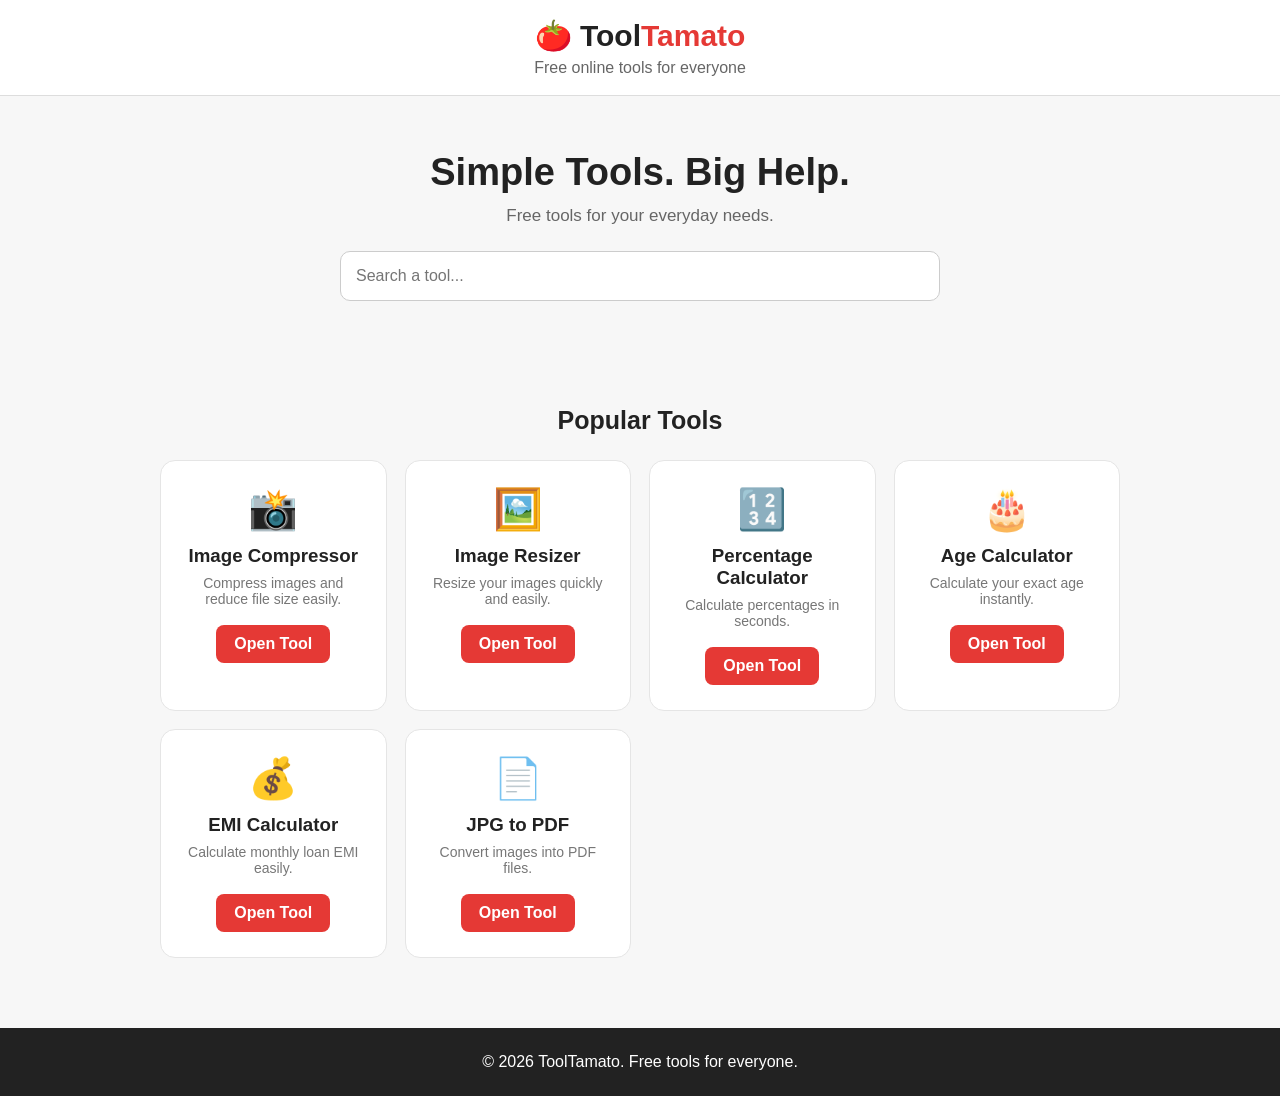
==== index.html @ f4ad81a0 "Create index.html" ====
<!DOCTYPE html>
<html lang="en">
<head>
    <meta charset="UTF-8">
    <meta name="viewport" content="width=device-width, initial-scale=1.0">

    <title>ToolTamato - Free Online Tools</title>

    <meta name="description" content="ToolTamato - Free online tools for image, PDF, calculator and everyday tasks.">

    <style>
        * {
            box-sizing: border-box;
            margin: 0;
            padding: 0;
        }

        body {
            font-family: Arial, sans-serif;
            background: #f7f7f7;
            color: #222;
        }

        header {
            background: #ffffff;
            padding: 18px 20px;
            text-align: center;
            border-bottom: 1px solid #ddd;
        }

        .logo {
            font-size: 30px;
            font-weight: bold;
        }

        .logo span {
            color: #e53935;
        }

        header p {
            margin-top: 6px;
            color: #666;
        }

        .hero {
            text-align: center;
            padding: 55px 20px 35px;
        }

        .hero h1 {
            font-size: 38px;
            margin-bottom: 12px;
        }

        .hero p {
            color: #666;
            font-size: 17px;
        }

        .search {
            max-width: 600px;
            margin: 25px auto;
            display: flex;
        }

        .search input {
            width: 100%;
            padding: 15px;
            border: 1px solid #ccc;
            border-radius: 10px;
            font-size: 16px;
            outline: none;
        }

        .container {
            max-width: 1000px;
            margin: auto;
            padding: 20px;
        }

        .section-title {
            text-align: center;
            margin: 25px 0;
            font-size: 25px;
        }

        .tools {
            display: grid;
            grid-template-columns: repeat(auto-fit, minmax(220px, 1fr));
            gap: 18px;
        }

        .tool {
            background: white;
            padding: 25px;
            border-radius: 15px;
            border: 1px solid #e5e5e5;
            text-align: center;
            transition: 0.2s;
        }

        .tool:hover {
            transform: translateY(-4px);
            box-shadow: 0 8px 25px rgba(0,0,0,0.08);
        }

        .icon {
            font-size: 40px;
            margin-bottom: 12px;
        }

        .tool h3 {
            margin-bottom: 8px;
        }

        .tool p {
            color: #777;
            font-size: 14px;
            margin-bottom: 18px;
        }

        .btn {
            display: inline-block;
            background: #e53935;
            color: white;
            padding: 10px 18px;
            border-radius: 8px;
            text-decoration: none;
            font-weight: bold;
        }

        footer {
            margin-top: 50px;
            padding: 25px;
            background: #222;
            color: white;
            text-align: center;
        }

        @media (max-width: 600px) {
            .hero h1 {
                font-size: 30px;
            }

            .tools {
                grid-template-columns: 1fr;
            }
        }
    </style>
</head>

<body>

<header>
    <div class="logo">🍅 Tool<span>Tamato</span></div>
    <p>Free online tools for everyone</p>
</header>

<section class="hero">
    <h1>Simple Tools. Big Help.</h1>
    <p>Free tools for your everyday needs.</p>

    <div class="search">
        <input type="text" placeholder="Search a tool...">
    </div>
</section>

<div class="container">

    <h2 class="section-title">Popular Tools</h2>

    <div class="tools">

        <div class="tool">
            <div class="icon">📸</div>
            <h3>Image Compressor</h3>
            <p>Compress images and reduce file size easily.</p>
            <a href="#" class="btn">Open Tool</a>
        </div>

        <div class="tool">
            <div class="icon">🖼️</div>
            <h3>Image Resizer</h3>
            <p>Resize your images quickly and easily.</p>
            <a href="#" class="btn">Open Tool</a>
        </div>

        <div class="tool">
            <div class="icon">🔢</div>
            <h3>Percentage Calculator</h3>
            <p>Calculate percentages in seconds.</p>
            <a href="#" class="btn">Open Tool</a>
        </div>

        <div class="tool">
            <div class="icon">🎂</div>
            <h3>Age Calculator</h3>
            <p>Calculate your exact age instantly.</p>
            <a href="#" class="btn">Open Tool</a>
        </div>

        <div class="tool">
            <div class="icon">💰</div>
            <h3>EMI Calculator</h3>
            <p>Calculate monthly loan EMI easily.</p>
            <a href="#" class="btn">Open Tool</a>
        </div>

        <div class="tool">
            <div class="icon">📄</div>
            <h3>JPG to PDF</h3>
            <p>Convert images into PDF files.</p>
            <a href="#" class="btn">Open Tool</a>
        </div>

    </div>
</div>

<footer>
    <p>© 2026 ToolTamato. Free tools for everyone.</p>
</footer>

</body>
</html>
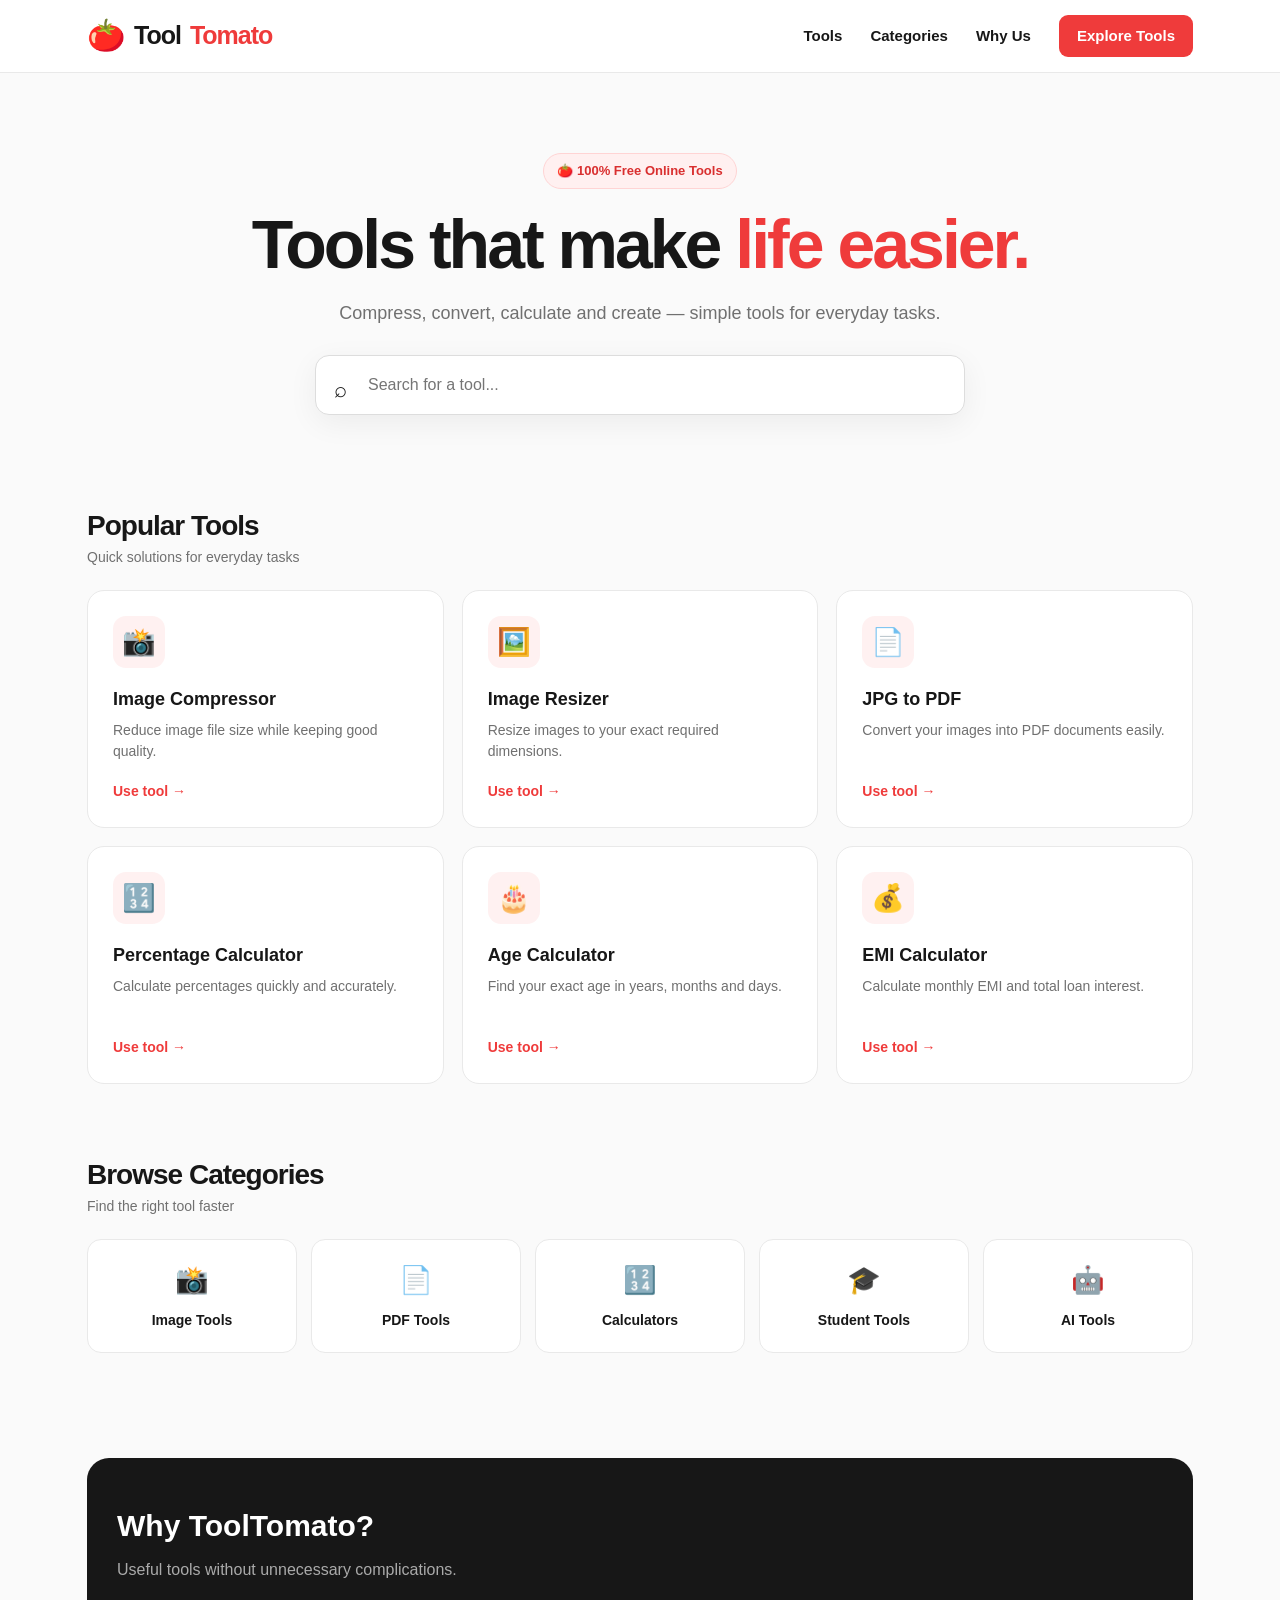
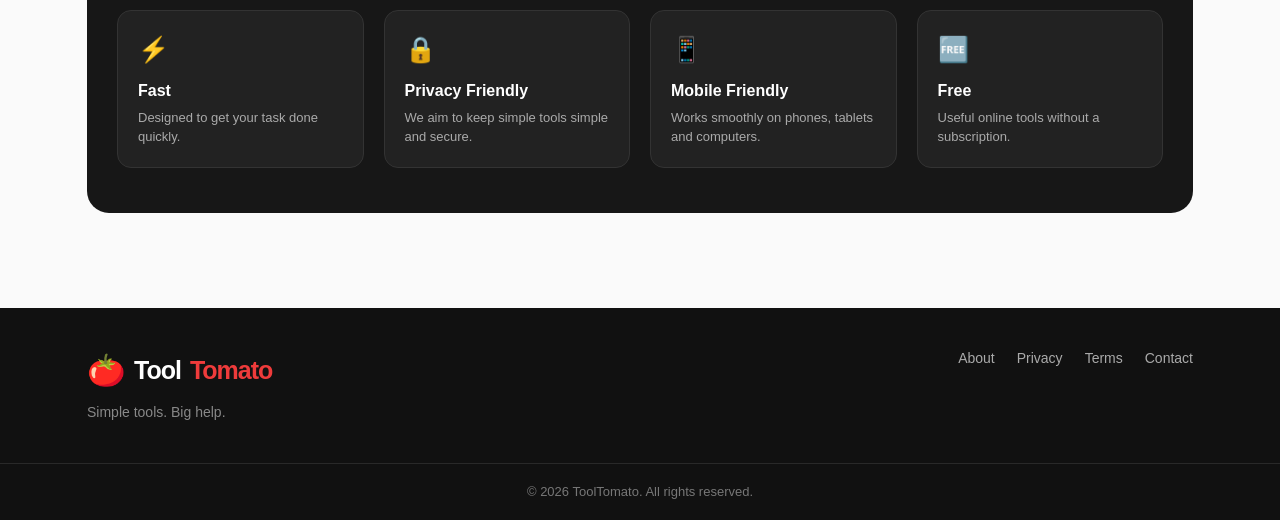
==== commit ae205a39: "Update index.html" ====
--- a/index.html
+++ b/index.html
@@ -1,223 +1,666 @@
 <!DOCTYPE html>
 <html lang="en">
 <head>
-    <meta charset="UTF-8">
-    <meta name="viewport" content="width=device-width, initial-scale=1.0">
-
-    <title>ToolTamato - Free Online Tools</title>
-
-    <meta name="description" content="ToolTamato - Free online tools for image, PDF, calculator and everyday tasks.">
-
-    <style>
-        * {
-            box-sizing: border-box;
-            margin: 0;
-            padding: 0;
-        }
-
-        body {
-            font-family: Arial, sans-serif;
-            background: #f7f7f7;
-            color: #222;
-        }
-
-        header {
-            background: #ffffff;
-            padding: 18px 20px;
-            text-align: center;
-            border-bottom: 1px solid #ddd;
-        }
-
-        .logo {
-            font-size: 30px;
-            font-weight: bold;
-        }
-
-        .logo span {
-            color: #e53935;
-        }
-
-        header p {
-            margin-top: 6px;
-            color: #666;
-        }
-
-        .hero {
-            text-align: center;
-            padding: 55px 20px 35px;
-        }
-
-        .hero h1 {
-            font-size: 38px;
-            margin-bottom: 12px;
-        }
-
-        .hero p {
-            color: #666;
-            font-size: 17px;
-        }
-
-        .search {
-            max-width: 600px;
-            margin: 25px auto;
-            display: flex;
-        }
-
-        .search input {
-            width: 100%;
-            padding: 15px;
-            border: 1px solid #ccc;
-            border-radius: 10px;
-            font-size: 16px;
-            outline: none;
-        }
-
-        .container {
-            max-width: 1000px;
-            margin: auto;
-            padding: 20px;
-        }
-
-        .section-title {
-            text-align: center;
-            margin: 25px 0;
-            font-size: 25px;
-        }
-
-        .tools {
-            display: grid;
-            grid-template-columns: repeat(auto-fit, minmax(220px, 1fr));
-            gap: 18px;
-        }
-
-        .tool {
-            background: white;
-            padding: 25px;
-            border-radius: 15px;
-            border: 1px solid #e5e5e5;
-            text-align: center;
-            transition: 0.2s;
-        }
-
-        .tool:hover {
-            transform: translateY(-4px);
-            box-shadow: 0 8px 25px rgba(0,0,0,0.08);
-        }
-
-        .icon {
-            font-size: 40px;
-            margin-bottom: 12px;
-        }
-
-        .tool h3 {
-            margin-bottom: 8px;
-        }
-
-        .tool p {
-            color: #777;
-            font-size: 14px;
-            margin-bottom: 18px;
-        }
-
-        .btn {
-            display: inline-block;
-            background: #e53935;
-            color: white;
-            padding: 10px 18px;
-            border-radius: 8px;
-            text-decoration: none;
-            font-weight: bold;
-        }
-
-        footer {
-            margin-top: 50px;
-            padding: 25px;
-            background: #222;
-            color: white;
-            text-align: center;
-        }
-
-        @media (max-width: 600px) {
-            .hero h1 {
-                font-size: 30px;
-            }
-
-            .tools {
-                grid-template-columns: 1fr;
-            }
-        }
-    </style>
+<meta charset="UTF-8">
+<meta name="viewport" content="width=device-width, initial-scale=1.0">
+
+<title>ToolTomato — Free Online Tools</title>
+
+<meta name="description" content="ToolTomato provides fast, free and easy-to-use online tools for images, PDFs, calculators, students and everyday tasks.">
+
+<style>
+*{
+    margin:0;
+    padding:0;
+    box-sizing:border-box;
+}
+
+:root{
+    --red:#ef3b3b;
+    --red-dark:#d92f2f;
+    --text:#171717;
+    --muted:#707070;
+    --bg:#fafafa;
+    --card:#ffffff;
+    --border:#e9e9e9;
+}
+
+body{
+    font-family:Arial,Helvetica,sans-serif;
+    background:var(--bg);
+    color:var(--text);
+    line-height:1.5;
+}
+
+a{
+    text-decoration:none;
+    color:inherit;
+}
+
+/* HEADER */
+
+header{
+    position:sticky;
+    top:0;
+    z-index:100;
+    background:rgba(255,255,255,.94);
+    backdrop-filter:blur(12px);
+    border-bottom:1px solid var(--border);
+}
+
+.nav{
+    max-width:1150px;
+    margin:auto;
+    height:72px;
+    padding:0 22px;
+    display:flex;
+    align-items:center;
+    justify-content:space-between;
+}
+
+.logo{
+    display:flex;
+    align-items:center;
+    gap:9px;
+    font-size:25px;
+    font-weight:800;
+    letter-spacing:-1px;
+}
+
+.logo-icon{
+    font-size:31px;
+}
+
+.logo span{
+    color:var(--red);
+}
+
+.nav-links{
+    display:flex;
+    gap:28px;
+    align-items:center;
+    font-size:15px;
+    font-weight:600;
+}
+
+.nav-links a:hover{
+    color:var(--red);
+}
+
+.nav-btn{
+    background:var(--red);
+    color:white;
+    padding:10px 18px;
+    border-radius:9px;
+}
+
+.nav-btn:hover{
+    background:var(--red-dark);
+}
+
+/* HERO */
+
+.hero{
+    max-width:1000px;
+    margin:auto;
+    text-align:center;
+    padding:80px 20px 55px;
+}
+
+.badge{
+    display:inline-block;
+    background:#fff0f0;
+    color:var(--red-dark);
+    border:1px solid #ffd4d4;
+    padding:7px 13px;
+    border-radius:50px;
+    font-size:13px;
+    font-weight:700;
+    margin-bottom:20px;
+}
+
+.hero h1{
+    font-size:clamp(40px,7vw,68px);
+    line-height:1.05;
+    letter-spacing:-3px;
+    max-width:800px;
+    margin:auto;
+}
+
+.hero h1 span{
+    color:var(--red);
+}
+
+.hero p{
+    max-width:650px;
+    margin:20px auto 28px;
+    color:var(--muted);
+    font-size:18px;
+}
+
+.search{
+    max-width:650px;
+    margin:auto;
+    position:relative;
+}
+
+.search input{
+    width:100%;
+    height:60px;
+    padding:0 22px 0 52px;
+    border:1px solid #ddd;
+    border-radius:14px;
+    background:white;
+    font-size:16px;
+    outline:none;
+    box-shadow:0 8px 30px rgba(0,0,0,.06);
+}
+
+.search input:focus{
+    border-color:var(--red);
+}
+
+.search-icon{
+    position:absolute;
+    left:19px;
+    top:18px;
+    font-size:22px;
+}
+
+/* SECTION */
+
+.section{
+    max-width:1150px;
+    margin:auto;
+    padding:35px 22px;
+}
+
+.section-head{
+    display:flex;
+    justify-content:space-between;
+    align-items:end;
+    margin-bottom:22px;
+}
+
+.section-head h2{
+    font-size:28px;
+    letter-spacing:-1px;
+}
+
+.section-head p{
+    color:var(--muted);
+    font-size:14px;
+}
+
+/* TOOLS */
+
+.tools{
+    display:grid;
+    grid-template-columns:repeat(3,1fr);
+    gap:18px;
+}
+
+.tool-card{
+    background:var(--card);
+    border:1px solid var(--border);
+    border-radius:17px;
+    padding:25px;
+    transition:.2s;
+}
+
+.tool-card:hover{
+    transform:translateY(-4px);
+    box-shadow:0 15px 35px rgba(0,0,0,.08);
+    border-color:#ddd;
+}
+
+.tool-icon{
+    width:52px;
+    height:52px;
+    display:flex;
+    align-items:center;
+    justify-content:center;
+    border-radius:13px;
+    background:#fff1f1;
+    font-size:27px;
+    margin-bottom:18px;
+}
+
+.tool-card h3{
+    font-size:18px;
+    margin-bottom:7px;
+}
+
+.tool-card p{
+    color:var(--muted);
+    font-size:14px;
+    min-height:43px;
+    margin-bottom:18px;
+}
+
+.tool-link{
+    color:var(--red);
+    font-size:14px;
+    font-weight:700;
+}
+
+/* CATEGORIES */
+
+.categories{
+    display:grid;
+    grid-template-columns:repeat(5,1fr);
+    gap:14px;
+}
+
+.category{
+    background:white;
+    border:1px solid var(--border);
+    border-radius:14px;
+    padding:20px 12px;
+    text-align:center;
+    transition:.2s;
+}
+
+.category:hover{
+    border-color:var(--red);
+    transform:translateY(-3px);
+}
+
+.category div{
+    font-size:27px;
+    margin-bottom:8px;
+}
+
+.category strong{
+    font-size:14px;
+}
+
+/* WHY */
+
+.why{
+    margin-top:35px;
+    background:#171717;
+    color:white;
+    border-radius:22px;
+    padding:45px 30px;
+}
+
+.why h2{
+    font-size:30px;
+    margin-bottom:10px;
+}
+
+.why > p{
+    color:#aaa;
+    margin-bottom:28px;
+}
+
+.features{
+    display:grid;
+    grid-template-columns:repeat(4,1fr);
+    gap:20px;
+}
+
+.feature{
+    background:#222;
+    border:1px solid #333;
+    padding:20px;
+    border-radius:14px;
+}
+
+.feature-icon{
+    font-size:25px;
+    margin-bottom:10px;
+}
+
+.feature h3{
+    font-size:16px;
+    margin-bottom:5px;
+}
+
+.feature p{
+    color:#aaa;
+    font-size:13px;
+}
+
+/* FOOTER */
+
+footer{
+    margin-top:60px;
+    background:#111;
+    color:white;
+}
+
+.footer-inner{
+    max-width:1150px;
+    margin:auto;
+    padding:40px 22px;
+    display:flex;
+    justify-content:space-between;
+    gap:30px;
+}
+
+.footer-brand p{
+    color:#888;
+    font-size:14px;
+    margin-top:8px;
+}
+
+.footer-links{
+    display:flex;
+    gap:22px;
+    color:#aaa;
+    font-size:14px;
+}
+
+.footer-links a:hover{
+    color:white;
+}
+
+.copyright{
+    border-top:1px solid #292929;
+    text-align:center;
+    padding:18px;
+    color:#777;
+    font-size:13px;
+}
+
+/* MOBILE */
+
+@media(max-width:800px){
+
+    .nav-links{
+        display:none;
+    }
+
+    .hero{
+        padding-top:55px;
+    }
+
+    .hero h1{
+        letter-spacing:-2px;
+    }
+
+    .tools{
+        grid-template-columns:1fr 1fr;
+    }
+
+    .categories{
+        grid-template-columns:repeat(2,1fr);
+    }
+
+    .features{
+        grid-template-columns:1fr 1fr;
+    }
+
+    .footer-inner{
+        flex-direction:column;
+    }
+}
+
+@media(max-width:520px){
+
+    .nav{
+        height:64px;
+    }
+
+    .logo{
+        font-size:22px;
+    }
+
+    .hero{
+        padding:48px 18px 35px;
+    }
+
+    .hero h1{
+        font-size:42px;
+    }
+
+    .hero p{
+        font-size:16px;
+    }
+
+    .tools{
+        grid-template-columns:1fr;
+    }
+
+    .features{
+        grid-template-columns:1fr;
+    }
+
+    .section{
+        padding:28px 16px;
+    }
+
+    .section-head{
+        display:block;
+    }
+
+    .section-head p{
+        margin-top:5px;
+    }
+
+    .footer-links{
+        flex-wrap:wrap;
+    }
+}
+</style>
 </head>
 
 <body>
 
 <header>
-    <div class="logo">🍅 Tool<span>Tamato</span></div>
-    <p>Free online tools for everyone</p>
+    <nav class="nav">
+
+        <a href="#" class="logo">
+            <span class="logo-icon">🍅</span>
+            Tool<span>Tomato</span>
+        </a>
+
+        <div class="nav-links">
+            <a href="#tools">Tools</a>
+            <a href="#categories">Categories</a>
+            <a href="#why">Why Us</a>
+            <a href="#tools" class="nav-btn">Explore Tools</a>
+        </div>
+
+    </nav>
 </header>
 
+<main>
+
 <section class="hero">
-    <h1>Simple Tools. Big Help.</h1>
-    <p>Free tools for your everyday needs.</p>
+
+    <div class="badge">🍅 100% Free Online Tools</div>
+
+    <h1>
+        Tools that make
+        <span>life easier.</span>
+    </h1>
+
+    <p>
+        Compress, convert, calculate and create —
+        simple tools for everyday tasks.
+    </p>
 
     <div class="search">
-        <input type="text" placeholder="Search a tool...">
-    </div>
+        <span class="search-icon">⌕</span>
+        <input type="text" placeholder="Search for a tool...">
+    </div>
+
 </section>
 
-<div class="container">
-
-    <h2 class="section-title">Popular Tools</h2>
+
+<section class="section" id="tools">
+
+    <div class="section-head">
+        <div>
+            <h2>Popular Tools</h2>
+            <p>Quick solutions for everyday tasks</p>
+        </div>
+    </div>
 
     <div class="tools">
 
-        <div class="tool">
-            <div class="icon">📸</div>
+        <a href="#" class="tool-card">
+            <div class="tool-icon">📸</div>
             <h3>Image Compressor</h3>
-            <p>Compress images and reduce file size easily.</p>
-            <a href="#" class="btn">Open Tool</a>
+            <p>Reduce image file size while keeping good quality.</p>
+            <div class="tool-link">Use tool →</div>
+        </a>
+
+        <a href="#" class="tool-card">
+            <div class="tool-icon">🖼️</div>
+            <h3>Image Resizer</h3>
+            <p>Resize images to your exact required dimensions.</p>
+            <div class="tool-link">Use tool →</div>
+        </a>
+
+        <a href="#" class="tool-card">
+            <div class="tool-icon">📄</div>
+            <h3>JPG to PDF</h3>
+            <p>Convert your images into PDF documents easily.</p>
+            <div class="tool-link">Use tool →</div>
+        </a>
+
+        <a href="#" class="tool-card">
+            <div class="tool-icon">🔢</div>
+            <h3>Percentage Calculator</h3>
+            <p>Calculate percentages quickly and accurately.</p>
+            <div class="tool-link">Use tool →</div>
+        </a>
+
+        <a href="#" class="tool-card">
+            <div class="tool-icon">🎂</div>
+            <h3>Age Calculator</h3>
+            <p>Find your exact age in years, months and days.</p>
+            <div class="tool-link">Use tool →</div>
+        </a>
+
+        <a href="#" class="tool-card">
+            <div class="tool-icon">💰</div>
+            <h3>EMI Calculator</h3>
+            <p>Calculate monthly EMI and total loan interest.</p>
+            <div class="tool-link">Use tool →</div>
+        </a>
+
+    </div>
+
+</section>
+
+
+<section class="section" id="categories">
+
+    <div class="section-head">
+        <div>
+            <h2>Browse Categories</h2>
+            <p>Find the right tool faster</p>
         </div>
-
-        <div class="tool">
-            <div class="icon">🖼️</div>
-            <h3>Image Resizer</h3>
-            <p>Resize your images quickly and easily.</p>
-            <a href="#" class="btn">Open Tool</a>
+    </div>
+
+    <div class="categories">
+
+        <a href="#tools" class="category">
+            <div>📸</div>
+            <strong>Image Tools</strong>
+        </a>
+
+        <a href="#tools" class="category">
+            <div>📄</div>
+            <strong>PDF Tools</strong>
+        </a>
+
+        <a href="#tools" class="category">
+            <div>🔢</div>
+            <strong>Calculators</strong>
+        </a>
+
+        <a href="#tools" class="category">
+            <div>🎓</div>
+            <strong>Student Tools</strong>
+        </a>
+
+        <a href="#tools" class="category">
+            <div>🤖</div>
+            <strong>AI Tools</strong>
+        </a>
+
+    </div>
+
+</section>
+
+
+<section class="section" id="why">
+
+    <div class="why">
+
+        <h2>Why ToolTomato?</h2>
+
+        <p>
+            Useful tools without unnecessary complications.
+        </p>
+
+        <div class="features">
+
+            <div class="feature">
+                <div class="feature-icon">⚡</div>
+                <h3>Fast</h3>
+                <p>Designed to get your task done quickly.</p>
+            </div>
+
+            <div class="feature">
+                <div class="feature-icon">🔒</div>
+                <h3>Privacy Friendly</h3>
+                <p>We aim to keep simple tools simple and secure.</p>
+            </div>
+
+            <div class="feature">
+                <div class="feature-icon">📱</div>
+                <h3>Mobile Friendly</h3>
+                <p>Works smoothly on phones, tablets and computers.</p>
+            </div>
+
+            <div class="feature">
+                <div class="feature-icon">🆓</div>
+                <h3>Free</h3>
+                <p>Useful online tools without a subscription.</p>
+            </div>
+
         </div>
 
-        <div class="tool">
-            <div class="icon">🔢</div>
-            <h3>Percentage Calculator</h3>
-            <p>Calculate percentages in seconds.</p>
-            <a href="#" class="btn">Open Tool</a>
+    </div>
+
+</section>
+
+</main>
+
+
+<footer>
+
+    <div class="footer-inner">
+
+        <div class="footer-brand">
+            <div class="logo">
+                <span class="logo-icon">🍅</span>
+                Tool<span>Tomato</span>
+            </div>
+
+            <p>Simple tools. Big help.</p>
         </div>
 
-        <div class="tool">
-            <div class="icon">🎂</div>
-            <h3>Age Calculator</h3>
-            <p>Calculate your exact age instantly.</p>
-            <a href="#" class="btn">Open Tool</a>
+        <div class="footer-links">
+            <a href="#">About</a>
+            <a href="#">Privacy</a>
+            <a href="#">Terms</a>
+            <a href="#">Contact</a>
         </div>
 
-        <div class="tool">
-            <div class="icon">💰</div>
-            <h3>EMI Calculator</h3>
-            <p>Calculate monthly loan EMI easily.</p>
-            <a href="#" class="btn">Open Tool</a>
-        </div>
-
-        <div class="tool">
-            <div class="icon">📄</div>
-            <h3>JPG to PDF</h3>
-            <p>Convert images into PDF files.</p>
-            <a href="#" class="btn">Open Tool</a>
-        </div>
-
-    </div>
-</div>
-
-<footer>
-    <p>© 2026 ToolTamato. Free tools for everyone.</p>
+    </div>
+
+    <div class="copyright">
+        © 2026 ToolTomato. All rights reserved.
+    </div>
+
 </footer>
 
 </body>
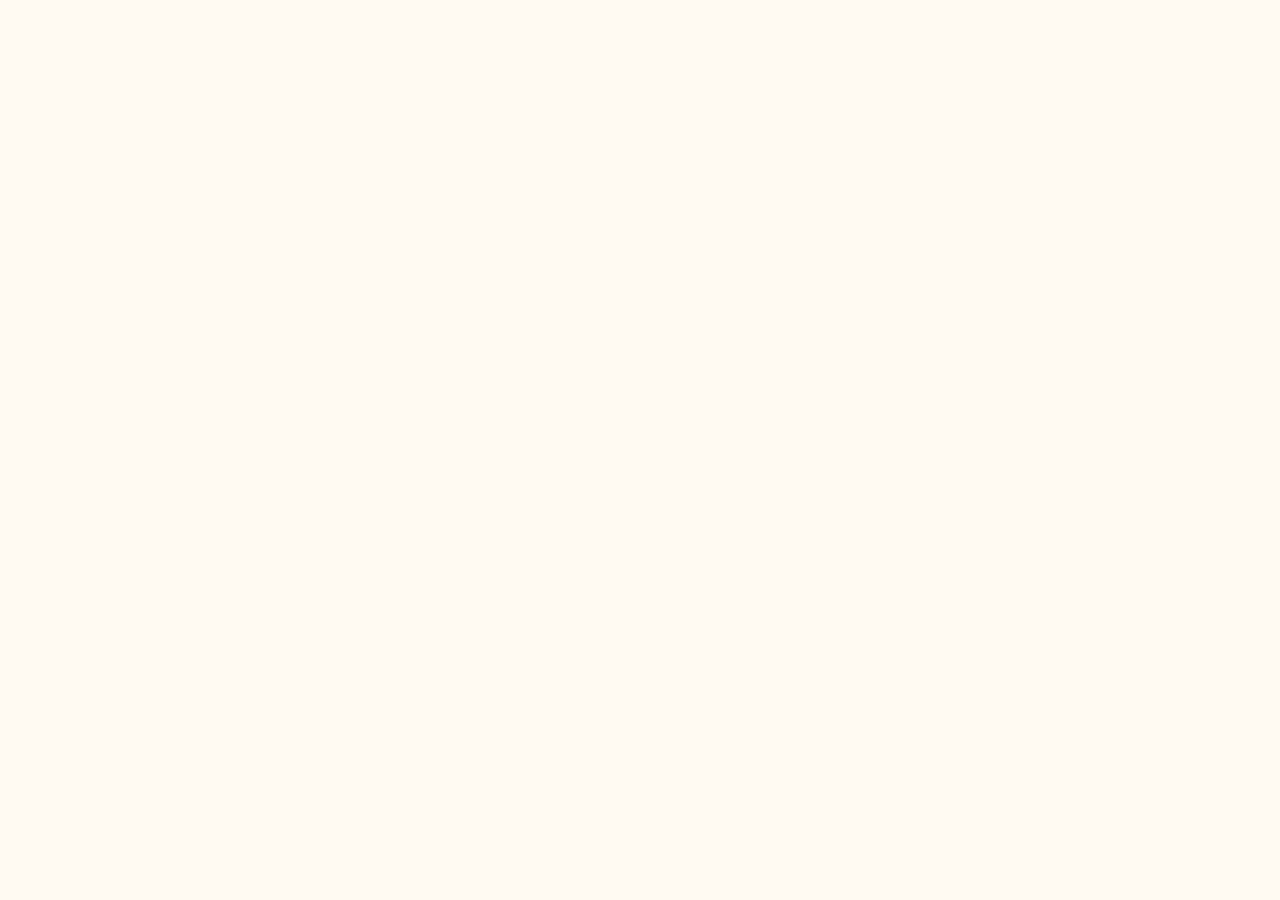
==== commit 1da6239c: "Update index.html" ====
--- a/index.html
+++ b/index.html
@@ -4,9 +4,9 @@
 <meta charset="UTF-8">
 <meta name="viewport" content="width=device-width, initial-scale=1.0">
 
-<title>ToolTomato — Free Online Tools</title>
-
-<meta name="description" content="ToolTomato provides fast, free and easy-to-use online tools for images, PDFs, calculators, students and everyday tasks.">
+<title>ToolTomato — Smart Tools for Everyday Life</title>
+
+<meta name="description" content="ToolTomato offers free calculators, government employee tools, student tools, business tools, image tools and everyday utilities.">
 
 <style>
 *{
@@ -16,13 +16,20 @@
 }
 
 :root{
-    --red:#ef3b3b;
-    --red-dark:#d92f2f;
-    --text:#171717;
-    --muted:#707070;
-    --bg:#fafafa;
-    --card:#ffffff;
-    --border:#e9e9e9;
+    --red:#ef3f3f;
+    --red2:#ff5b3d;
+    --orange:#ff8a3d;
+    --dark:#171b2b;
+    --text:#25283a;
+    --muted:#777b8c;
+    --bg:#fffaf2;
+    --white:#ffffff;
+    --line:#eee5d7;
+    --blue:#35a9df;
+}
+
+html{
+    scroll-behavior:smooth;
 }
 
 body{
@@ -37,631 +44,238 @@
     color:inherit;
 }
 
+button,
+input{
+    font-family:inherit;
+}
+
 /* HEADER */
 
-header{
+.header{
     position:sticky;
     top:0;
-    z-index:100;
-    background:rgba(255,255,255,.94);
-    backdrop-filter:blur(12px);
-    border-bottom:1px solid var(--border);
+    z-index:1000;
+    background:rgba(255,250,242,.95);
+    backdrop-filter:blur(15px);
+    border-bottom:1px solid var(--line);
 }
 
 .nav{
-    max-width:1150px;
-    margin:auto;
-    height:72px;
-    padding:0 22px;
+    max-width:1180px;
+    height:74px;
+    margin:auto;
+    padding:0 20px;
     display:flex;
     align-items:center;
     justify-content:space-between;
 }
 
-.logo{
-    display:flex;
-    align-items:center;
-    gap:9px;
+.brand{
+    display:flex;
+    align-items:center;
+    gap:10px;
+}
+
+.tomato{
+    width:43px;
+    height:43px;
+    border-radius:12px;
+    background:linear-gradient(145deg,#ff5a3c,#e52f35);
+    display:flex;
+    align-items:center;
+    justify-content:center;
+    font-size:27px;
+    box-shadow:0 6px 15px rgba(239,63,63,.22);
+}
+
+.brand-name{
     font-size:25px;
-    font-weight:800;
+    font-weight:900;
     letter-spacing:-1px;
-}
-
-.logo-icon{
-    font-size:31px;
-}
-
-.logo span{
+    color:var(--dark);
+}
+
+.brand-name span{
     color:var(--red);
 }
 
 .nav-links{
     display:flex;
-    gap:28px;
-    align-items:center;
-    font-size:15px;
-    font-weight:600;
+    align-items:center;
+    gap:27px;
+    font-size:14px;
+    font-weight:700;
 }
 
 .nav-links a:hover{
     color:var(--red);
 }
 
-.nav-btn{
-    background:var(--red);
-    color:white;
-    padding:10px 18px;
-    border-radius:9px;
-}
-
-.nav-btn:hover{
-    background:var(--red-dark);
+.nav-cta{
+    background:var(--dark);
+    color:white!important;
+    padding:11px 18px;
+    border-radius:10px;
+}
+
+.menu{
+    display:none;
+    font-size:29px;
+    cursor:pointer;
 }
 
 /* HERO */
 
 .hero{
-    max-width:1000px;
-    margin:auto;
+    max-width:1180px;
+    margin:auto;
+    padding:65px 20px 35px;
     text-align:center;
-    padding:80px 20px 55px;
-}
-
-.badge{
-    display:inline-block;
-    background:#fff0f0;
-    color:var(--red-dark);
-    border:1px solid #ffd4d4;
-    padding:7px 13px;
+}
+
+.hero-badge{
+    display:inline-flex;
+    align-items:center;
+    gap:7px;
+    background:#fff0e5;
+    color:#df5632;
+    border:1px solid #ffd6bf;
+    padding:8px 15px;
     border-radius:50px;
     font-size:13px;
-    font-weight:700;
+    font-weight:800;
     margin-bottom:20px;
 }
 
 .hero h1{
-    font-size:clamp(40px,7vw,68px);
-    line-height:1.05;
+    max-width:850px;
+    margin:auto;
+    font-size:clamp(42px,7vw,70px);
+    line-height:1.02;
     letter-spacing:-3px;
-    max-width:800px;
-    margin:auto;
+    color:var(--dark);
 }
 
 .hero h1 span{
-    color:var(--red);
-}
-
-.hero p{
+    background:linear-gradient(90deg,var(--red),var(--orange));
+    -webkit-background-clip:text;
+    color:transparent;
+}
+
+.hero-text{
     max-width:650px;
-    margin:20px auto 28px;
+    margin:19px auto 28px;
     color:var(--muted);
-    font-size:18px;
-}
-
-.search{
-    max-width:650px;
+    font-size:17px;
+}
+
+.search-box{
+    max-width:700px;
     margin:auto;
     position:relative;
 }
 
-.search input{
+.search-box input{
     width:100%;
-    height:60px;
-    padding:0 22px 0 52px;
-    border:1px solid #ddd;
-    border-radius:14px;
+    height:62px;
+    border:1px solid #e1d8ca;
     background:white;
+    border-radius:16px;
+    padding:0 55px 0 22px;
     font-size:16px;
     outline:none;
-    box-shadow:0 8px 30px rgba(0,0,0,.06);
-}
-
-.search input:focus{
+    box-shadow:0 12px 35px rgba(45,35,20,.07);
+}
+
+.search-box input:focus{
     border-color:var(--red);
 }
 
 .search-icon{
     position:absolute;
-    left:19px;
-    top:18px;
-    font-size:22px;
-}
-
-/* SECTION */
+    right:21px;
+    top:17px;
+    font-size:25px;
+    color:#777;
+}
+
+/* QUICK ACCESS */
 
 .section{
-    max-width:1150px;
-    margin:auto;
-    padding:35px 22px;
-}
-
-.section-head{
-    display:flex;
+    max-width:1180px;
+    margin:auto;
+    padding:28px 20px;
+}
+
+.section-title{
+    display:flex;
+    align-items:end;
     justify-content:space-between;
-    align-items:end;
-    margin-bottom:22px;
-}
-
-.section-head h2{
-    font-size:28px;
+    margin-bottom:18px;
+}
+
+.section-title h2{
+    font-size:27px;
     letter-spacing:-1px;
-}
-
-.section-head p{
+    color:var(--dark);
+}
+
+.section-title p{
     color:var(--muted);
-    font-size:14px;
-}
-
-/* TOOLS */
-
-.tools{
+    font-size:13px;
+}
+
+.quick-grid{
     display:grid;
-    grid-template-columns:repeat(3,1fr);
-    gap:18px;
-}
-
-.tool-card{
-    background:var(--card);
-    border:1px solid var(--border);
-    border-radius:17px;
-    padding:25px;
+    grid-template-columns:repeat(4,1fr);
+    gap:14px;
+}
+
+.quick-card{
+    background:white;
+    border:1px solid var(--line);
+    border-radius:16px;
+    padding:19px;
+    display:flex;
+    align-items:center;
+    gap:15px;
     transition:.2s;
 }
 
-.tool-card:hover{
-    transform:translateY(-4px);
-    box-shadow:0 15px 35px rgba(0,0,0,.08);
-    border-color:#ddd;
-}
-
-.tool-icon{
-    width:52px;
-    height:52px;
+.quick-card:hover{
+    transform:translateY(-3px);
+    box-shadow:0 12px 30px rgba(40,30,15,.08);
+}
+
+.quick-icon{
+    width:50px;
+    height:50px;
+    border-radius:13px;
+    background:#fff1df;
     display:flex;
     align-items:center;
     justify-content:center;
-    border-radius:13px;
-    background:#fff1f1;
-    font-size:27px;
-    margin-bottom:18px;
-}
-
-.tool-card h3{
-    font-size:18px;
-    margin-bottom:7px;
-}
-
-.tool-card p{
+    font-size:25px;
+    flex-shrink:0;
+}
+
+.quick-card h3{
+    font-size:15px;
+    margin-bottom:3px;
+}
+
+.quick-card p{
+    font-size:12px;
     color:var(--muted);
-    font-size:14px;
-    min-height:43px;
-    margin-bottom:18px;
-}
-
-.tool-link{
-    color:var(--red);
-    font-size:14px;
-    font-weight:700;
 }
 
 /* CATEGORIES */
 
 .categories{
     display:grid;
-    grid-template-columns:repeat(5,1fr);
-    gap:14px;
+    grid-template-columns:repeat(2,1fr);
+    gap:17px;
 }
 
 .category{
     background:white;
-    border:1px solid var(--border);
-    border-radius:14px;
-    padding:20px 12px;
-    text-align:center;
-    transition:.2s;
-}
-
-.category:hover{
-    border-color:var(--red);
-    transform:translateY(-3px);
-}
-
-.category div{
-    font-size:27px;
-    margin-bottom:8px;
-}
-
-.category strong{
-    font-size:14px;
-}
-
-/* WHY */
-
-.why{
-    margin-top:35px;
-    background:#171717;
-    color:white;
-    border-radius:22px;
-    padding:45px 30px;
-}
-
-.why h2{
-    font-size:30px;
-    margin-bottom:10px;
-}
-
-.why > p{
-    color:#aaa;
-    margin-bottom:28px;
-}
-
-.features{
-    display:grid;
-    grid-template-columns:repeat(4,1fr);
-    gap:20px;
-}
-
-.feature{
-    background:#222;
-    border:1px solid #333;
-    padding:20px;
-    border-radius:14px;
-}
-
-.feature-icon{
-    font-size:25px;
-    margin-bottom:10px;
-}
-
-.feature h3{
-    font-size:16px;
-    margin-bottom:5px;
-}
-
-.feature p{
-    color:#aaa;
-    font-size:13px;
-}
-
-/* FOOTER */
-
-footer{
-    margin-top:60px;
-    background:#111;
-    color:white;
-}
-
-.footer-inner{
-    max-width:1150px;
-    margin:auto;
-    padding:40px 22px;
-    display:flex;
-    justify-content:space-between;
-    gap:30px;
-}
-
-.footer-brand p{
-    color:#888;
-    font-size:14px;
-    margin-top:8px;
-}
-
-.footer-links{
-    display:flex;
-    gap:22px;
-    color:#aaa;
-    font-size:14px;
-}
-
-.footer-links a:hover{
-    color:white;
-}
-
-.copyright{
-    border-top:1px solid #292929;
-    text-align:center;
-    padding:18px;
-    color:#777;
-    font-size:13px;
-}
-
-/* MOBILE */
-
-@media(max-width:800px){
-
-    .nav-links{
-        display:none;
-    }
-
-    .hero{
-        padding-top:55px;
-    }
-
-    .hero h1{
-        letter-spacing:-2px;
-    }
-
-    .tools{
-        grid-template-columns:1fr 1fr;
-    }
-
-    .categories{
-        grid-template-columns:repeat(2,1fr);
-    }
-
-    .features{
-        grid-template-columns:1fr 1fr;
-    }
-
-    .footer-inner{
-        flex-direction:column;
-    }
-}
-
-@media(max-width:520px){
-
-    .nav{
-        height:64px;
-    }
-
-    .logo{
-        font-size:22px;
-    }
-
-    .hero{
-        padding:48px 18px 35px;
-    }
-
-    .hero h1{
-        font-size:42px;
-    }
-
-    .hero p{
-        font-size:16px;
-    }
-
-    .tools{
-        grid-template-columns:1fr;
-    }
-
-    .features{
-        grid-template-columns:1fr;
-    }
-
-    .section{
-        padding:28px 16px;
-    }
-
-    .section-head{
-        display:block;
-    }
-
-    .section-head p{
-        margin-top:5px;
-    }
-
-    .footer-links{
-        flex-wrap:wrap;
-    }
-}
-</style>
-</head>
-
-<body>
-
-<header>
-    <nav class="nav">
-
-        <a href="#" class="logo">
-            <span class="logo-icon">🍅</span>
-            Tool<span>Tomato</span>
-        </a>
-
-        <div class="nav-links">
-            <a href="#tools">Tools</a>
-            <a href="#categories">Categories</a>
-            <a href="#why">Why Us</a>
-            <a href="#tools" class="nav-btn">Explore Tools</a>
-        </div>
-
-    </nav>
-</header>
-
-<main>
-
-<section class="hero">
-
-    <div class="badge">🍅 100% Free Online Tools</div>
-
-    <h1>
-        Tools that make
-        <span>life easier.</span>
-    </h1>
-
-    <p>
-        Compress, convert, calculate and create —
-        simple tools for everyday tasks.
-    </p>
-
-    <div class="search">
-        <span class="search-icon">⌕</span>
-        <input type="text" placeholder="Search for a tool...">
-    </div>
-
-</section>
-
-
-<section class="section" id="tools">
-
-    <div class="section-head">
-        <div>
-            <h2>Popular Tools</h2>
-            <p>Quick solutions for everyday tasks</p>
-        </div>
-    </div>
-
-    <div class="tools">
-
-        <a href="#" class="tool-card">
-            <div class="tool-icon">📸</div>
-            <h3>Image Compressor</h3>
-            <p>Reduce image file size while keeping good quality.</p>
-            <div class="tool-link">Use tool →</div>
-        </a>
-
-        <a href="#" class="tool-card">
-            <div class="tool-icon">🖼️</div>
-            <h3>Image Resizer</h3>
-            <p>Resize images to your exact required dimensions.</p>
-            <div class="tool-link">Use tool →</div>
-        </a>
-
-        <a href="#" class="tool-card">
-            <div class="tool-icon">📄</div>
-            <h3>JPG to PDF</h3>
-            <p>Convert your images into PDF documents easily.</p>
-            <div class="tool-link">Use tool →</div>
-        </a>
-
-        <a href="#" class="tool-card">
-            <div class="tool-icon">🔢</div>
-            <h3>Percentage Calculator</h3>
-            <p>Calculate percentages quickly and accurately.</p>
-            <div class="tool-link">Use tool →</div>
-        </a>
-
-        <a href="#" class="tool-card">
-            <div class="tool-icon">🎂</div>
-            <h3>Age Calculator</h3>
-            <p>Find your exact age in years, months and days.</p>
-            <div class="tool-link">Use tool →</div>
-        </a>
-
-        <a href="#" class="tool-card">
-            <div class="tool-icon">💰</div>
-            <h3>EMI Calculator</h3>
-            <p>Calculate monthly EMI and total loan interest.</p>
-            <div class="tool-link">Use tool →</div>
-        </a>
-
-    </div>
-
-</section>
-
-
-<section class="section" id="categories">
-
-    <div class="section-head">
-        <div>
-            <h2>Browse Categories</h2>
-            <p>Find the right tool faster</p>
-        </div>
-    </div>
-
-    <div class="categories">
-
-        <a href="#tools" class="category">
-            <div>📸</div>
-            <strong>Image Tools</strong>
-        </a>
-
-        <a href="#tools" class="category">
-            <div>📄</div>
-            <strong>PDF Tools</strong>
-        </a>
-
-        <a href="#tools" class="category">
-            <div>🔢</div>
-            <strong>Calculators</strong>
-        </a>
-
-        <a href="#tools" class="category">
-            <div>🎓</div>
-            <strong>Student Tools</strong>
-        </a>
-
-        <a href="#tools" class="category">
-            <div>🤖</div>
-            <strong>AI Tools</strong>
-        </a>
-
-    </div>
-
-</section>
-
-
-<section class="section" id="why">
-
-    <div class="why">
-
-        <h2>Why ToolTomato?</h2>
-
-        <p>
-            Useful tools without unnecessary complications.
-        </p>
-
-        <div class="features">
-
-            <div class="feature">
-                <div class="feature-icon">⚡</div>
-                <h3>Fast</h3>
-                <p>Designed to get your task done quickly.</p>
-            </div>
-
-            <div class="feature">
-                <div class="feature-icon">🔒</div>
-                <h3>Privacy Friendly</h3>
-                <p>We aim to keep simple tools simple and secure.</p>
-            </div>
-
-            <div class="feature">
-                <div class="feature-icon">📱</div>
-                <h3>Mobile Friendly</h3>
-                <p>Works smoothly on phones, tablets and computers.</p>
-            </div>
-
-            <div class="feature">
-                <div class="feature-icon">🆓</div>
-                <h3>Free</h3>
-                <p>Useful online tools without a subscription.</p>
-            </div>
-
-        </div>
-
-    </div>
-
-</section>
-
-</main>
-
-
-<footer>
-
-    <div class="footer-inner">
-
-        <div class="footer-brand">
-            <div class="logo">
-                <span class="logo-icon">🍅</span>
-                Tool<span>Tomato</span>
-            </div>
-
-            <p>Simple tools. Big help.</p>
-        </div>
-
-        <div class="footer-links">
-            <a href="#">About</a>
-            <a href="#">Privacy</a>
-            <a href="#">Terms</a>
-            <a href="#">Contact</a>
-        </div>
-
-    </div>
-
-    <div class="copyright">
-        © 2026 ToolTomato. All rights reserved.
-    </div>
-
-</footer>
-
-</body>
-</html>
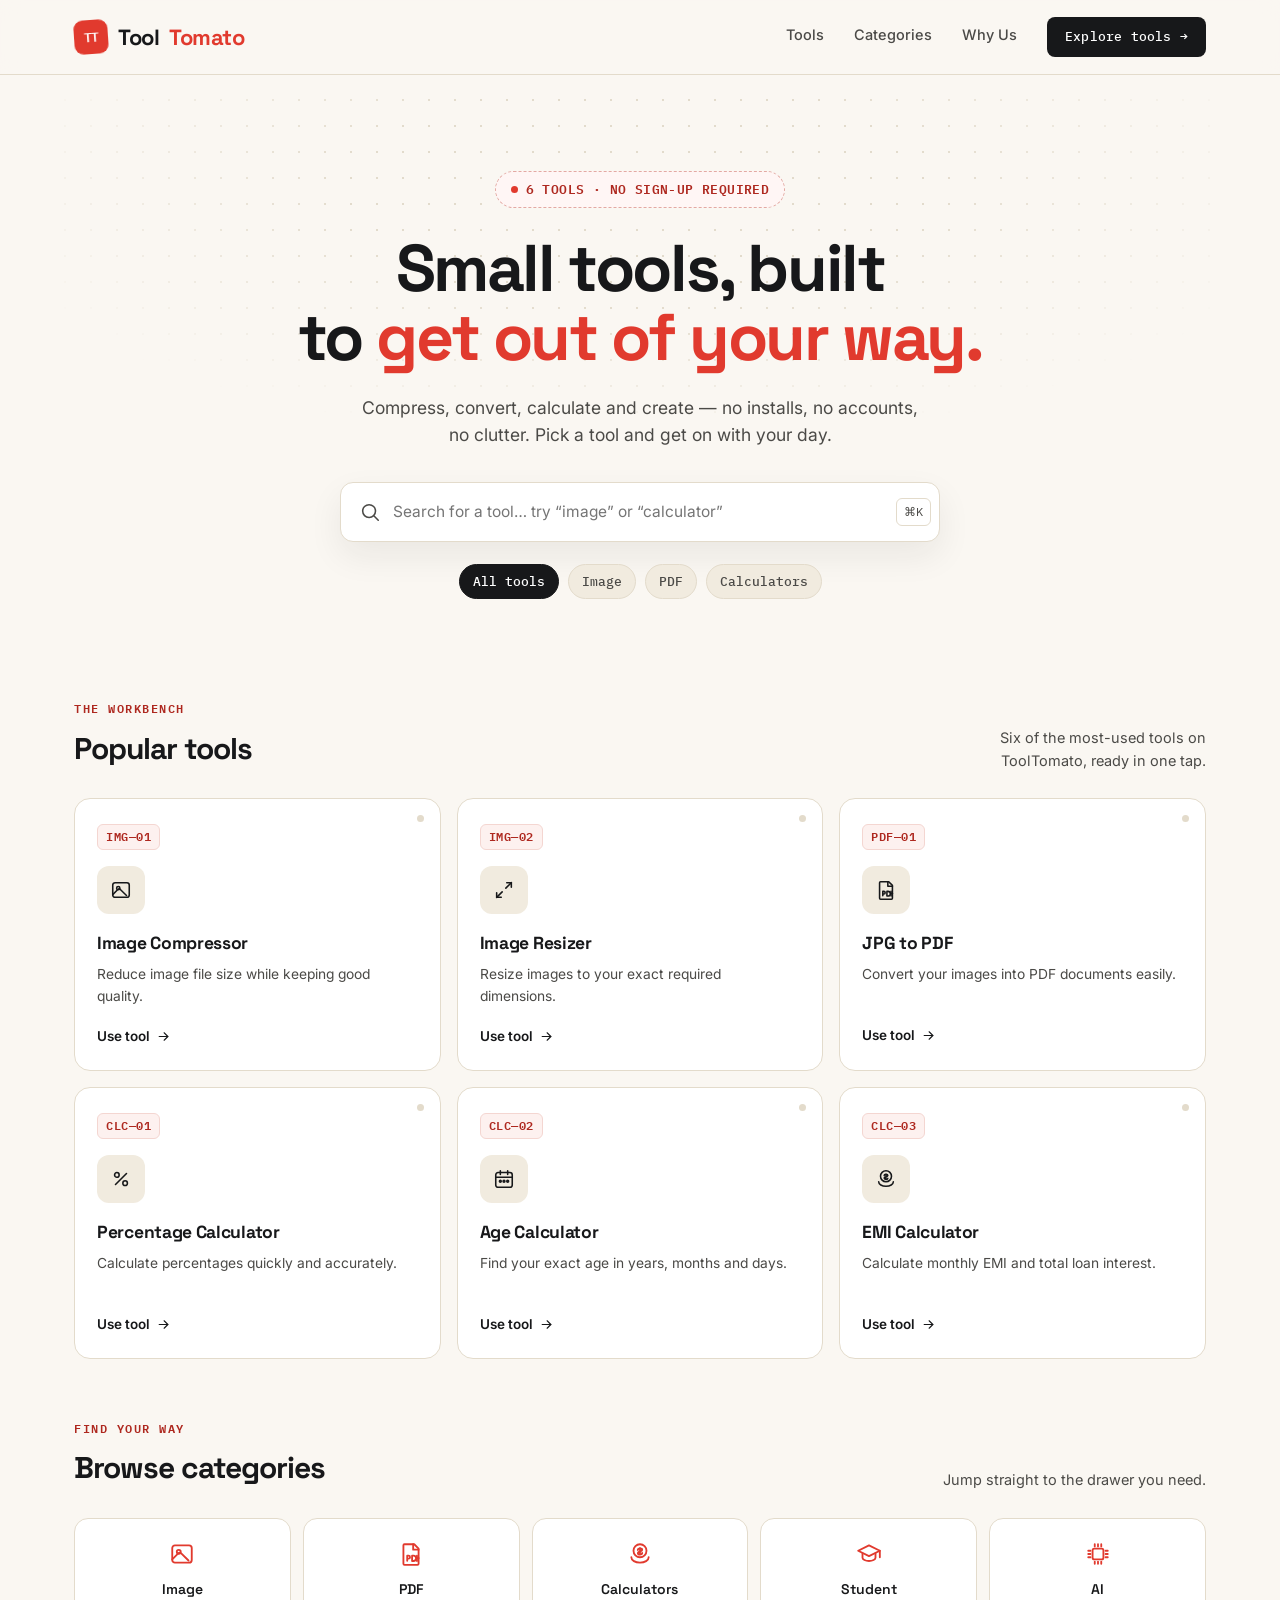
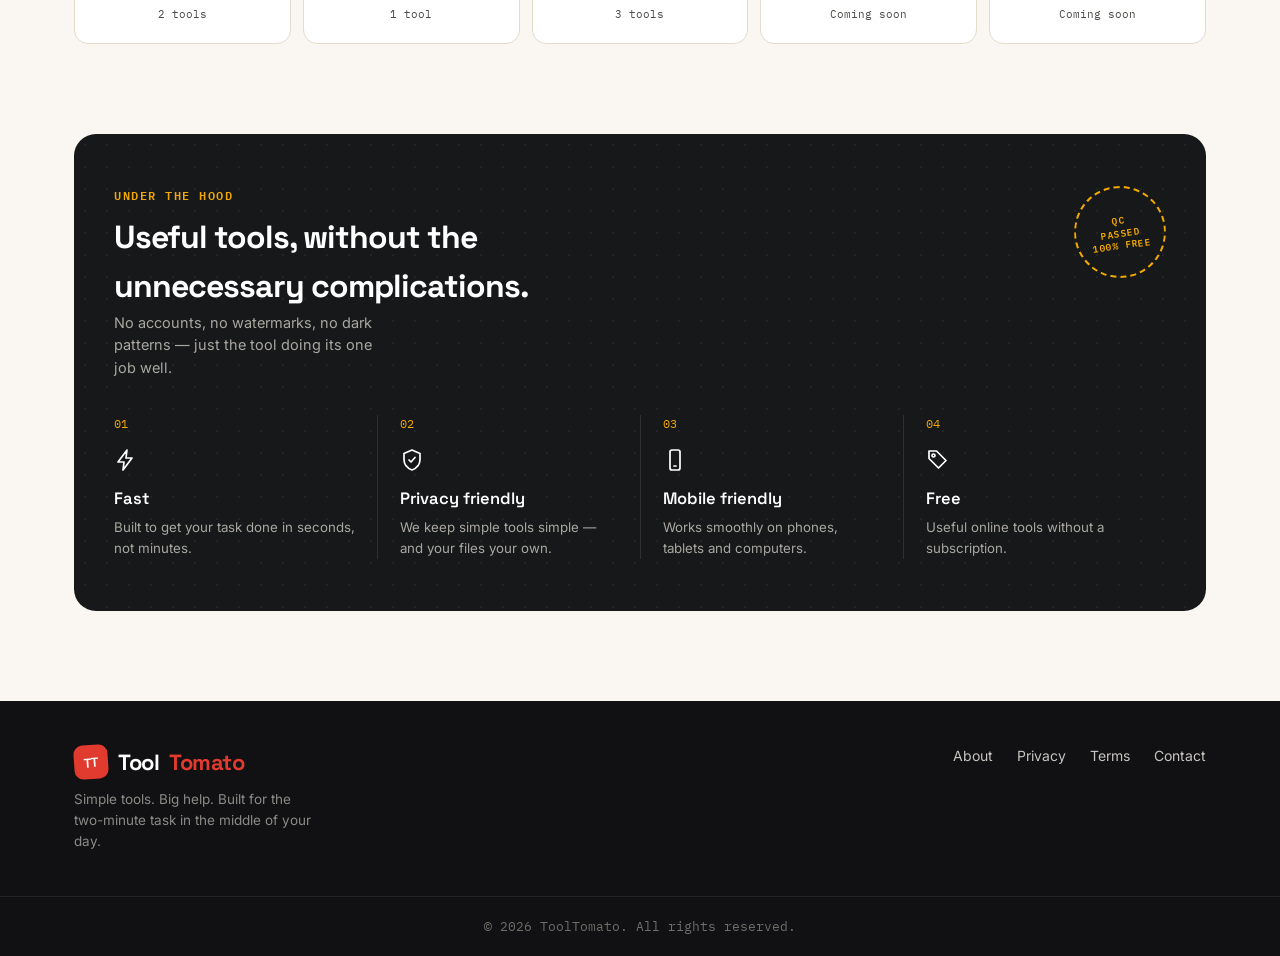
==== commit b6ea8b0e: "Update index.html" ====
--- a/index.html
+++ b/index.html
@@ -3,279 +3,937 @@
 <head>
 <meta charset="UTF-8">
 <meta name="viewport" content="width=device-width, initial-scale=1.0">
-
-<title>ToolTomato — Smart Tools for Everyday Life</title>
-
-<meta name="description" content="ToolTomato offers free calculators, government employee tools, student tools, business tools, image tools and everyday utilities.">
+<title>ToolTomato — Free Online Tools</title>
+<meta name="description" content="ToolTomato provides fast, free and easy-to-use online tools for images, PDFs, calculators, students and everyday tasks.">
+
+<link rel="preconnect" href="https://fonts.googleapis.com">
+<link rel="preconnect" href="https://fonts.gstatic.com" crossorigin>
+<link href="https://fonts.googleapis.com/css2?family=Space+Grotesk:wght@500;600;700&family=IBM+Plex+Mono:wght@500;600&family=Inter:wght@400;500;600;700&display=swap" rel="stylesheet">
 
 <style>
-*{
-    margin:0;
-    padding:0;
-    box-sizing:border-box;
-}
+*,*::before,*::after{ margin:0; padding:0; box-sizing:border-box; }
 
 :root{
-    --red:#ef3f3f;
-    --red2:#ff5b3d;
-    --orange:#ff8a3d;
-    --dark:#171b2b;
-    --text:#25283a;
-    --muted:#777b8c;
-    --bg:#fffaf2;
-    --white:#ffffff;
-    --line:#eee5d7;
-    --blue:#35a9df;
-}
-
-html{
-    scroll-behavior:smooth;
-}
+    --ink:#17181A;
+    --ink-soft:#4B4A47;
+    --paper:#FAF7F2;
+    --paper-dim:#F1EBDF;
+    --card:#FFFFFF;
+    --line:#E3DBCB;
+    --tomato:#E13A2E;
+    --tomato-deep:#AE281F;
+    --amber:#F2A900;
+    --mono: 'IBM Plex Mono', ui-monospace, monospace;
+    --display: 'Space Grotesk', sans-serif;
+    --body: 'Inter', sans-serif;
+}
+
+html{ scroll-behavior:smooth; }
 
 body{
-    font-family:Arial,Helvetica,sans-serif;
-    background:var(--bg);
-    color:var(--text);
-    line-height:1.5;
-}
-
-a{
-    text-decoration:none;
-    color:inherit;
-}
-
-button,
-input{
-    font-family:inherit;
-}
-
-/* HEADER */
-
-.header{
+    font-family:var(--body);
+    background:var(--paper);
+    color:var(--ink);
+    line-height:1.55;
+    -webkit-font-smoothing:antialiased;
+}
+
+a{ text-decoration:none; color:inherit; }
+
+:focus-visible{
+    outline:2.5px solid var(--amber);
+    outline-offset:3px;
+    border-radius:4px;
+}
+
+.icon{
+    width:22px;
+    height:22px;
+    stroke:currentColor;
+    fill:none;
+    stroke-width:1.7;
+    stroke-linecap:round;
+    stroke-linejoin:round;
+    display:block;
+}
+
+/* ============ HEADER ============ */
+
+header{
     position:sticky;
     top:0;
-    z-index:1000;
-    background:rgba(255,250,242,.95);
-    backdrop-filter:blur(15px);
+    z-index:100;
+    background:rgba(250,247,242,.9);
+    backdrop-filter:blur(10px);
     border-bottom:1px solid var(--line);
 }
 
 .nav{
     max-width:1180px;
+    margin:auto;
     height:74px;
-    margin:auto;
-    padding:0 20px;
+    padding:0 24px;
     display:flex;
     align-items:center;
     justify-content:space-between;
 }
 
-.brand{
+.logo{
     display:flex;
     align-items:center;
     gap:10px;
-}
-
-.tomato{
-    width:43px;
-    height:43px;
-    border-radius:12px;
-    background:linear-gradient(145deg,#ff5a3c,#e52f35);
+    font-family:var(--display);
+    font-size:22px;
+    font-weight:700;
+    letter-spacing:-.5px;
+}
+
+.logo-mark{
+    width:34px;
+    height:34px;
+    border-radius:9px;
+    background:var(--tomato);
+    color:#fff;
     display:flex;
     align-items:center;
     justify-content:center;
-    font-size:27px;
-    box-shadow:0 6px 15px rgba(239,63,63,.22);
-}
-
-.brand-name{
-    font-size:25px;
-    font-weight:900;
-    letter-spacing:-1px;
-    color:var(--dark);
-}
-
-.brand-name span{
-    color:var(--red);
+    font-family:var(--mono);
+    font-size:13px;
+    font-weight:600;
+    transform:rotate(-4deg);
+}
+
+.logo em{
+    font-style:normal;
+    color:var(--tomato);
 }
 
 .nav-links{
     display:flex;
+    gap:30px;
     align-items:center;
-    gap:27px;
-    font-size:14px;
-    font-weight:700;
-}
-
-.nav-links a:hover{
-    color:var(--red);
-}
-
-.nav-cta{
-    background:var(--dark);
-    color:white!important;
-    padding:11px 18px;
-    border-radius:10px;
-}
-
-.menu{
-    display:none;
-    font-size:29px;
-    cursor:pointer;
-}
-
-/* HERO */
+    font-size:14.5px;
+    font-weight:500;
+}
+
+.nav-links a:not(.nav-btn){
+    position:relative;
+    color:var(--ink-soft);
+    padding-bottom:3px;
+}
+
+.nav-links a:not(.nav-btn)::after{
+    content:"";
+    position:absolute;
+    left:0; right:100%;
+    bottom:0;
+    height:2px;
+    background:var(--tomato);
+    transition:right .2s ease;
+}
+
+.nav-links a:not(.nav-btn):hover{ color:var(--ink); }
+.nav-links a:not(.nav-btn):hover::after{ right:0; }
+
+.nav-btn{
+    background:var(--ink);
+    color:#fff;
+    padding:10px 18px;
+    border-radius:8px;
+    font-family:var(--mono);
+    font-size:13px;
+    font-weight:500;
+    letter-spacing:.2px;
+    transition:background .15s ease, transform .15s ease;
+}
+
+.nav-btn:hover{ background:var(--tomato-deep); transform:translateY(-1px); }
+
+/* ============ HERO ============ */
 
 .hero{
+    position:relative;
     max-width:1180px;
     margin:auto;
-    padding:65px 20px 35px;
+    padding:96px 24px 70px;
     text-align:center;
-}
-
-.hero-badge{
+    overflow:hidden;
+}
+
+.hero::before{
+    content:"";
+    position:absolute;
+    inset:-40px -24px auto -24px;
+    height:520px;
+    background-image:radial-gradient(circle, #d9d0bd 1.4px, transparent 1.4px);
+    background-size:26px 26px;
+    -webkit-mask-image:radial-gradient(ellipse 60% 55% at 50% 30%, #000 40%, transparent 90%);
+    mask-image:radial-gradient(ellipse 60% 55% at 50% 30%, #000 40%, transparent 90%);
+    opacity:.7;
+    z-index:0;
+    pointer-events:none;
+}
+
+.hero > *{ position:relative; z-index:1; }
+
+.stamp{
     display:inline-flex;
     align-items:center;
-    gap:7px;
-    background:#fff0e5;
-    color:#df5632;
-    border:1px solid #ffd6bf;
+    gap:8px;
+    font-family:var(--mono);
+    font-size:12.5px;
+    font-weight:600;
+    letter-spacing:.4px;
+    color:var(--tomato-deep);
+    border:1.5px dashed #e3a9a3;
+    background:#fff6f5;
     padding:8px 15px;
     border-radius:50px;
-    font-size:13px;
-    font-weight:800;
-    margin-bottom:20px;
+    margin-bottom:26px;
+}
+
+.stamp .dot{
+    width:7px; height:7px;
+    border-radius:50%;
+    background:var(--tomato);
 }
 
 .hero h1{
-    max-width:850px;
-    margin:auto;
-    font-size:clamp(42px,7vw,70px);
-    line-height:1.02;
-    letter-spacing:-3px;
-    color:var(--dark);
-}
-
-.hero h1 span{
-    background:linear-gradient(90deg,var(--red),var(--orange));
-    -webkit-background-clip:text;
-    color:transparent;
-}
-
-.hero-text{
-    max-width:650px;
-    margin:19px auto 28px;
-    color:var(--muted);
-    font-size:17px;
-}
-
-.search-box{
-    max-width:700px;
-    margin:auto;
+    font-family:var(--display);
+    font-weight:700;
+    font-size:clamp(38px,6.4vw,66px);
+    line-height:1.04;
+    letter-spacing:-2.4px;
+    max-width:820px;
+    margin:0 auto;
+}
+
+.hero h1 .accent{
+    color:var(--tomato);
     position:relative;
-}
-
-.search-box input{
-    width:100%;
-    height:62px;
-    border:1px solid #e1d8ca;
-    background:white;
-    border-radius:16px;
-    padding:0 55px 0 22px;
-    font-size:16px;
+    white-space:nowrap;
+}
+
+.hero p.lead{
+    max-width:560px;
+    margin:22px auto 34px;
+    color:var(--ink-soft);
+    font-size:17.5px;
+}
+
+.search{
+    max-width:600px;
+    margin:0 auto 22px;
+    position:relative;
+    display:flex;
+    align-items:center;
+    background:var(--card);
+    border:1.5px solid var(--line);
+    border-radius:13px;
+    box-shadow:0 14px 34px rgba(23,24,26,.07);
+    padding:0 8px 0 18px;
+    transition:border-color .15s ease, box-shadow .15s ease;
+}
+
+.search:focus-within{
+    border-color:var(--ink);
+    box-shadow:0 14px 34px rgba(23,24,26,.13);
+}
+
+.search .icon{ color:var(--ink-soft); flex:none; }
+
+.search input{
+    flex:1;
+    border:none;
     outline:none;
-    box-shadow:0 12px 35px rgba(45,35,20,.07);
-}
-
-.search-box input:focus{
-    border-color:var(--red);
-}
-
-.search-icon{
-    position:absolute;
-    right:21px;
-    top:17px;
-    font-size:25px;
-    color:#777;
-}
-
-/* QUICK ACCESS */
+    background:transparent;
+    height:58px;
+    padding:0 12px;
+    font-size:15.5px;
+    font-family:var(--body);
+    color:var(--ink);
+}
+
+.search .kbd{
+    font-family:var(--mono);
+    font-size:11.5px;
+    color:var(--ink-soft);
+    border:1px solid var(--line);
+    border-radius:6px;
+    padding:4px 7px;
+    flex:none;
+}
+
+.quick-tags{
+    display:flex;
+    flex-wrap:wrap;
+    gap:9px;
+    justify-content:center;
+}
+
+.quick-tag{
+    font-family:var(--mono);
+    font-size:12.5px;
+    font-weight:500;
+    color:var(--ink-soft);
+    background:var(--paper-dim);
+    border:1px solid var(--line);
+    padding:7px 13px;
+    border-radius:50px;
+    cursor:pointer;
+    transition:.15s ease;
+}
+
+.quick-tag:hover, .quick-tag.active{
+    background:var(--ink);
+    color:#fff;
+    border-color:var(--ink);
+}
+
+/* ============ SECTION SHELL ============ */
 
 .section{
     max-width:1180px;
     margin:auto;
-    padding:28px 20px;
-}
-
-.section-title{
-    display:flex;
-    align-items:end;
+    padding:30px 24px;
+}
+
+.section-head{
+    display:flex;
     justify-content:space-between;
-    margin-bottom:18px;
-}
-
-.section-title h2{
-    font-size:27px;
+    align-items:flex-end;
+    gap:20px;
+    margin-bottom:26px;
+}
+
+.eyebrow{
+    font-family:var(--mono);
+    font-size:12px;
+    font-weight:600;
+    letter-spacing:1.5px;
+    text-transform:uppercase;
+    color:var(--tomato-deep);
+    margin-bottom:8px;
+    display:block;
+}
+
+.section-head h2{
+    font-family:var(--display);
+    font-size:30px;
     letter-spacing:-1px;
-    color:var(--dark);
-}
-
-.section-title p{
-    color:var(--muted);
-    font-size:13px;
-}
-
-.quick-grid{
+    font-weight:700;
+}
+
+.section-head p{
+    color:var(--ink-soft);
+    font-size:14.5px;
+    max-width:280px;
+    text-align:right;
+}
+
+/* ============ TOOL CARDS ============ */
+
+.tools{
+    display:grid;
+    grid-template-columns:repeat(3,1fr);
+    gap:16px;
+}
+
+.tool-card{
+    position:relative;
+    background:var(--card);
+    border:1px solid var(--line);
+    border-radius:16px;
+    padding:24px 22px 22px;
+    transition:transform .18s ease, box-shadow .18s ease, border-color .18s ease;
+}
+
+.tool-card:hover{
+    transform:translateY(-5px);
+    box-shadow:0 20px 40px rgba(23,24,26,.09);
+    border-color:#d8cfbc;
+}
+
+.tool-card::before{
+    content:"";
+    position:absolute;
+    top:16px; right:16px;
+    width:7px; height:7px;
+    border-radius:50%;
+    background:var(--line);
+}
+
+.tool-code{
+    display:inline-block;
+    font-family:var(--mono);
+    font-size:11.5px;
+    font-weight:600;
+    letter-spacing:.5px;
+    color:var(--tomato-deep);
+    background:#fdf1ef;
+    border:1px solid #f4d6d1;
+    padding:3px 8px;
+    border-radius:6px;
+    margin-bottom:16px;
+}
+
+.tool-icon{
+    width:48px;
+    height:48px;
+    display:flex;
+    align-items:center;
+    justify-content:center;
+    border-radius:12px;
+    background:var(--paper-dim);
+    color:var(--ink);
+    margin-bottom:16px;
+}
+
+.tool-card h3{
+    font-family:var(--display);
+    font-size:17.5px;
+    font-weight:700;
+    margin-bottom:7px;
+    letter-spacing:-.3px;
+}
+
+.tool-card p{
+    color:var(--ink-soft);
+    font-size:13.8px;
+    min-height:42px;
+    margin-bottom:16px;
+}
+
+.tool-link{
+    display:inline-flex;
+    align-items:center;
+    gap:6px;
+    color:var(--ink);
+    font-size:13.5px;
+    font-weight:600;
+}
+
+.tool-link .icon{ width:15px; height:15px; transition:transform .18s ease; }
+.tool-card:hover .tool-link .icon{ transform:translateX(3px); }
+
+.tool-card.hidden{ display:none; }
+
+.empty-state{
+    display:none;
+    grid-column:1/-1;
+    text-align:center;
+    padding:50px 20px;
+    color:var(--ink-soft);
+    font-family:var(--mono);
+    font-size:13.5px;
+    border:1.5px dashed var(--line);
+    border-radius:16px;
+}
+
+.empty-state.show{ display:block; }
+
+/* ============ CATEGORIES ============ */
+
+.categories{
+    display:grid;
+    grid-template-columns:repeat(5,1fr);
+    gap:12px;
+}
+
+.category{
+    background:var(--card);
+    border:1px solid var(--line);
+    border-radius:14px;
+    padding:22px 10px 18px;
+    text-align:center;
+    transition:.18s ease;
+}
+
+.category:hover{
+    border-color:var(--tomato);
+    transform:translateY(-3px);
+}
+
+.category .icon{
+    width:26px; height:26px;
+    margin:0 auto 12px;
+    color:var(--tomato);
+}
+
+.category strong{
+    font-family:var(--display);
+    font-size:14px;
+    font-weight:600;
+    display:block;
+}
+
+.category span{
+    font-family:var(--mono);
+    font-size:11px;
+    color:var(--ink-soft);
+}
+
+/* ============ WHY / SPEC PANEL ============ */
+
+.why{
+    margin-top:30px;
+    background:var(--ink);
+    color:#fff;
+    border-radius:22px;
+    padding:52px 40px;
+    position:relative;
+    overflow:hidden;
+}
+
+.why::before{
+    content:"";
+    position:absolute;
+    inset:0;
+    background-image:radial-gradient(circle, rgba(255,255,255,.05) 1.2px, transparent 1.2px);
+    background-size:22px 22px;
+    pointer-events:none;
+}
+
+.why-head{
+    position:relative;
+    display:flex;
+    justify-content:space-between;
+    align-items:flex-start;
+    gap:24px;
+    margin-bottom:36px;
+    flex-wrap:wrap;
+}
+
+.why-head h2{
+    font-family:var(--display);
+    font-size:32px;
+    letter-spacing:-1px;
+    max-width:420px;
+}
+
+.why-head p{
+    color:#a9a7a1;
+    max-width:280px;
+    font-size:14.5px;
+}
+
+.qc-badge{
+    flex:none;
+    width:92px;
+    height:92px;
+    border-radius:50%;
+    border:2px dashed var(--amber);
+    color:var(--amber);
+    display:flex;
+    align-items:center;
+    justify-content:center;
+    text-align:center;
+    font-family:var(--mono);
+    font-size:9.5px;
+    font-weight:600;
+    letter-spacing:.5px;
+    line-height:1.3;
+    transform:rotate(-8deg);
+}
+
+.spec-list{
+    position:relative;
     display:grid;
     grid-template-columns:repeat(4,1fr);
-    gap:14px;
-}
-
-.quick-card{
-    background:white;
-    border:1px solid var(--line);
-    border-radius:16px;
-    padding:19px;
-    display:flex;
-    align-items:center;
-    gap:15px;
-    transition:.2s;
-}
-
-.quick-card:hover{
-    transform:translateY(-3px);
-    box-shadow:0 12px 30px rgba(40,30,15,.08);
-}
-
-.quick-icon{
-    width:50px;
-    height:50px;
-    border-radius:13px;
-    background:#fff1df;
-    display:flex;
-    align-items:center;
-    justify-content:center;
-    font-size:25px;
-    flex-shrink:0;
-}
-
-.quick-card h3{
-    font-size:15px;
-    margin-bottom:3px;
-}
-
-.quick-card p{
+}
+
+.spec{
+    border-left:1px solid #303032;
+    padding:0 22px;
+}
+
+.spec:first-child{ border-left:none; padding-left:0; }
+
+.spec-num{
+    font-family:var(--mono);
     font-size:12px;
-    color:var(--muted);
-}
-
-/* CATEGORIES */
-
-.categories{
-    display:grid;
-    grid-template-columns:repeat(2,1fr);
-    gap:17px;
-}
-
-.category{
-    background:white;
+    color:var(--amber);
+    margin-bottom:14px;
+    display:block;
+}
+
+.spec .icon{ color:#fff; width:24px; height:24px; margin-bottom:14px; }
+
+.spec h3{
+    font-family:var(--display);
+    font-size:16.5px;
+    font-weight:600;
+    margin-bottom:6px;
+}
+
+.spec p{
+    color:#a9a7a1;
+    font-size:13.3px;
+}
+
+/* ============ FOOTER ============ */
+
+footer{
+    margin-top:60px;
+    background:#111113;
+    color:#fff;
+}
+
+.footer-inner{
+    max-width:1180px;
+    margin:auto;
+    padding:44px 24px;
+    display:flex;
+    justify-content:space-between;
+    gap:30px;
+    flex-wrap:wrap;
+}
+
+.footer-brand .logo{ color:#fff; }
+
+.footer-brand p{
+    color:#8b8a86;
+    font-size:13.5px;
+    margin-top:10px;
+    max-width:240px;
+}
+
+.footer-links{
+    display:flex;
+    gap:24px;
+    color:#c7c5c0;
+    font-size:14px;
+}
+
+.footer-links a:hover{ color:#fff; }
+
+.copyright{
+    border-top:1px solid #232324;
+    text-align:center;
+    padding:20px;
+    color:#6f6e6a;
+    font-size:12.5px;
+    font-family:var(--mono);
+}
+
+/* ============ MOTION ============ */
+
+@media (prefers-reduced-motion:reduce){
+    *{ transition:none !important; scroll-behavior:auto !important; }
+}
+
+/* ============ RESPONSIVE ============ */
+
+@media(max-width:860px){
+    .nav-links{ display:none; }
+    .tools{ grid-template-columns:1fr 1fr; }
+    .categories{ grid-template-columns:repeat(3,1fr); }
+    .spec-list{ grid-template-columns:1fr 1fr; row-gap:28px; }
+    .spec:nth-child(3){ border-left:none; }
+    .why-head p{ text-align:left; }
+}
+
+@media(max-width:560px){
+    .nav{ height:66px; }
+    .hero{ padding:56px 18px 40px; }
+    .hero h1{ letter-spacing:-1.3px; }
+    .search{ padding-left:14px; }
+    .tools{ grid-template-columns:1fr; }
+    .categories{ grid-template-columns:1fr 1fr; }
+    .section{ padding:26px 18px; }
+    .section-head{ display:block; }
+    .section-head p{ text-align:left; margin-top:6px; max-width:none; }
+    .why{ padding:36px 22px; }
+    .spec-list{ grid-template-columns:1fr; }
+    .spec{ border-left:none; border-top:1px solid #303032; padding:22px 0 0; }
+    .spec:first-child{ border-top:none; padding-top:0; }
+    .footer-inner{ flex-direction:column; }
+}
+</style>
+</head>
+
+<body>
+
+<!-- ICON SPRITE -->
+<svg style="display:none">
+<symbol id="i-search" viewBox="0 0 24 24"><circle cx="11" cy="11" r="7"/><path d="M21 21l-4.3-4.3"/></symbol>
+<symbol id="i-arrow" viewBox="0 0 24 24"><path d="M5 12h14"/><path d="M13 6l6 6-6 6"/></symbol>
+<symbol id="i-image" viewBox="0 0 24 24"><rect x="3" y="4" width="18" height="16" rx="2.5"/><circle cx="9" cy="10" r="1.8"/><path d="M3 17l5.5-5.5a2 2 0 0 1 2.8 0L18 18"/></symbol>
+<symbol id="i-resize" viewBox="0 0 24 24"><path d="M4 15v5h5"/><path d="M20 9V4h-5"/><path d="M4 20l6-6"/><path d="M20 4l-6 6"/></symbol>
+<symbol id="i-pdf" viewBox="0 0 24 24"><path d="M6 3h9l4 4v14a1 1 0 0 1-1 1H6a1 1 0 0 1-1-1V4a1 1 0 0 1 1-1z"/><path d="M14 3v5h5"/><path d="M8.5 13.5h1.2a1.4 1.4 0 0 1 0 2.8H8.5v-2.8zM8.5 16.3v2"/><path d="M13 13.5v5h1.2a2.5 2.5 0 0 0 0-5H13z"/><path d="M17.5 13.5v5M17.5 15.8h1.6"/></symbol>
+<symbol id="i-percent" viewBox="0 0 24 24"><circle cx="7.5" cy="7.5" r="2.5"/><circle cx="16.5" cy="16.5" r="2.5"/><path d="M18 6L6 18"/></symbol>
+<symbol id="i-calendar" viewBox="0 0 24 24"><rect x="3" y="5" width="18" height="16" rx="2.5"/><path d="M3 10h18"/><path d="M8 3v4M16 3v4"/><circle cx="8" cy="14.5" r="1"/><circle cx="12" cy="14.5" r="1"/><circle cx="16" cy="14.5" r="1"/></symbol>
+<symbol id="i-coin" viewBox="0 0 24 24"><circle cx="12" cy="9" r="6"/><path d="M12 6.5v5M10 8.3c0-1 .9-1.5 2-1.5s2 .6 2 1.4-1 1.2-2 1.4-2 .5-2 1.4 1 1.5 2 1.5 2-.5 2-1.4"/><path d="M4 15c0 2.8 3.6 5 8 5s8-2.2 8-5"/></symbol>
+<symbol id="i-cap" viewBox="0 0 24 24"><path d="M2 9l10-5 10 5-10 5-10-5z"/><path d="M6 11.5v4c0 1.5 2.7 3 6 3s6-1.5 6-3v-4"/><path d="M22 9v6"/></symbol>
+<symbol id="i-chip" viewBox="0 0 24 24"><rect x="7" y="7" width="10" height="10" rx="1.5"/><path d="M9 3v2M12 3v2M15 3v2M9 19v2M12 19v2M15 19v2M3 9h2M3 12h2M3 15h2M19 9h2M19 12h2M19 15h2"/></symbol>
+<symbol id="i-bolt" viewBox="0 0 24 24"><path d="M13 2L4 14h6l-1 8 9-12h-6l1-8z"/></symbol>
+<symbol id="i-shield" viewBox="0 0 24 24"><path d="M12 2l8 3.5v6c0 5-3.4 8.7-8 10.5-4.6-1.8-8-5.5-8-10.5v-6L12 2z"/><path d="M9 12l2 2 4-4.5"/></symbol>
+<symbol id="i-phone" viewBox="0 0 24 24"><rect x="7" y="2" width="10" height="20" rx="2"/><path d="M11 18h2"/></symbol>
+<symbol id="i-tag" viewBox="0 0 24 24"><path d="M20 12.5L12.5 20 3 10.5V3h7.5L20 12.5z"/><circle cx="7.5" cy="7.5" r="1.5"/></symbol>
+</svg>
+
+<header>
+    <nav class="nav">
+        <a href="#" class="logo">
+            <span class="logo-mark">TT</span>
+            Tool<em>Tomato</em>
+        </a>
+        <div class="nav-links">
+            <a href="#tools">Tools</a>
+            <a href="#categories">Categories</a>
+            <a href="#why">Why Us</a>
+            <a href="#tools" class="nav-btn">Explore tools →</a>
+        </div>
+    </nav>
+</header>
+
+<main>
+
+<section class="hero">
+
+    <div class="stamp"><span class="dot"></span> 6 TOOLS · NO SIGN-UP REQUIRED</div>
+
+    <h1>Small tools, built<br>to <span class="accent">get out of your way.</span></h1>
+
+    <p class="lead">Compress, convert, calculate and create — no installs, no accounts, no clutter. Pick a tool and get on with your day.</p>
+
+    <div class="search">
+        <svg class="icon"><use href="#i-search"/></svg>
+        <input type="text" id="toolSearch" placeholder="Search for a tool… try “image” or “calculator”">
+        <span class="kbd">⌘K</span>
+    </div>
+
+    <div class="quick-tags" id="quickTags">
+        <span class="quick-tag" data-filter="all">All tools</span>
+        <span class="quick-tag" data-filter="image">Image</span>
+        <span class="quick-tag" data-filter="pdf">PDF</span>
+        <span class="quick-tag" data-filter="calculator">Calculators</span>
+    </div>
+
+</section>
+
+
+<section class="section" id="tools">
+
+    <div class="section-head">
+        <div>
+            <span class="eyebrow">The workbench</span>
+            <h2>Popular tools</h2>
+        </div>
+        <p>Six of the most-used tools on ToolTomato, ready in one tap.</p>
+    </div>
+
+    <div class="tools" id="toolGrid">
+
+        <a href="#" class="tool-card" data-name="image compressor reduce file size" data-cat="image">
+            <span class="tool-code">IMG—01</span>
+            <div class="tool-icon"><svg class="icon"><use href="#i-image"/></svg></div>
+            <h3>Image Compressor</h3>
+            <p>Reduce image file size while keeping good quality.</p>
+            <span class="tool-link">Use tool <svg class="icon"><use href="#i-arrow"/></svg></span>
+        </a>
+
+        <a href="#" class="tool-card" data-name="image resizer dimensions" data-cat="image">
+            <span class="tool-code">IMG—02</span>
+            <div class="tool-icon"><svg class="icon"><use href="#i-resize"/></svg></div>
+            <h3>Image Resizer</h3>
+            <p>Resize images to your exact required dimensions.</p>
+            <span class="tool-link">Use tool <svg class="icon"><use href="#i-arrow"/></svg></span>
+        </a>
+
+        <a href="#" class="tool-card" data-name="jpg to pdf convert" data-cat="pdf">
+            <span class="tool-code">PDF—01</span>
+            <div class="tool-icon"><svg class="icon"><use href="#i-pdf"/></svg></div>
+            <h3>JPG to PDF</h3>
+            <p>Convert your images into PDF documents easily.</p>
+            <span class="tool-link">Use tool <svg class="icon"><use href="#i-arrow"/></svg></span>
+        </a>
+
+        <a href="#" class="tool-card" data-name="percentage calculator" data-cat="calculator">
+            <span class="tool-code">CLC—01</span>
+            <div class="tool-icon"><svg class="icon"><use href="#i-percent"/></svg></div>
+            <h3>Percentage Calculator</h3>
+            <p>Calculate percentages quickly and accurately.</p>
+            <span class="tool-link">Use tool <svg class="icon"><use href="#i-arrow"/></svg></span>
+        </a>
+
+        <a href="#" class="tool-card" data-name="age calculator birthday" data-cat="calculator">
+            <span class="tool-code">CLC—02</span>
+            <div class="tool-icon"><svg class="icon"><use href="#i-calendar"/></svg></div>
+            <h3>Age Calculator</h3>
+            <p>Find your exact age in years, months and days.</p>
+            <span class="tool-link">Use tool <svg class="icon"><use href="#i-arrow"/></svg></span>
+        </a>
+
+        <a href="#" class="tool-card" data-name="emi calculator loan interest" data-cat="calculator">
+            <span class="tool-code">CLC—03</span>
+            <div class="tool-icon"><svg class="icon"><use href="#i-coin"/></svg></div>
+            <h3>EMI Calculator</h3>
+            <p>Calculate monthly EMI and total loan interest.</p>
+            <span class="tool-link">Use tool <svg class="icon"><use href="#i-arrow"/></svg></span>
+        </a>
+
+        <div class="empty-state" id="emptyState">No tools match your search — try a different keyword.</div>
+
+    </div>
+
+</section>
+
+
+<section class="section" id="categories">
+
+    <div class="section-head">
+        <div>
+            <span class="eyebrow">Find your way</span>
+            <h2>Browse categories</h2>
+        </div>
+        <p>Jump straight to the drawer you need.</p>
+    </div>
+
+    <div class="categories">
+        <a href="#tools" class="category">
+            <svg class="icon"><use href="#i-image"/></svg>
+            <strong>Image</strong>
+            <span>2 tools</span>
+        </a>
+        <a href="#tools" class="category">
+            <svg class="icon"><use href="#i-pdf"/></svg>
+            <strong>PDF</strong>
+            <span>1 tool</span>
+        </a>
+        <a href="#tools" class="category">
+            <svg class="icon"><use href="#i-coin"/></svg>
+            <strong>Calculators</strong>
+            <span>3 tools</span>
+        </a>
+        <a href="#tools" class="category">
+            <svg class="icon"><use href="#i-cap"/></svg>
+            <strong>Student</strong>
+            <span>Coming soon</span>
+        </a>
+        <a href="#tools" class="category">
+            <svg class="icon"><use href="#i-chip"/></svg>
+            <strong>AI</strong>
+            <span>Coming soon</span>
+        </a>
+    </div>
+
+</section>
+
+
+<section class="section" id="why">
+
+    <div class="why">
+
+        <div class="why-head">
+            <div>
+                <span class="eyebrow" style="color:var(--amber)">Under the hood</span>
+                <h2>Useful tools, without the unnecessary complications.</h2>
+                <p>No accounts, no watermarks, no dark patterns — just the tool doing its one job well.</p>
+            </div>
+            <div class="qc-badge">QC<br>PASSED<br>100% FREE</div>
+        </div>
+
+        <div class="spec-list">
+
+            <div class="spec">
+                <span class="spec-num">01</span>
+                <svg class="icon"><use href="#i-bolt"/></svg>
+                <h3>Fast</h3>
+                <p>Built to get your task done in seconds, not minutes.</p>
+            </div>
+
+            <div class="spec">
+                <span class="spec-num">02</span>
+                <svg class="icon"><use href="#i-shield"/></svg>
+                <h3>Privacy friendly</h3>
+                <p>We keep simple tools simple — and your files your own.</p>
+            </div>
+
+            <div class="spec">
+                <span class="spec-num">03</span>
+                <svg class="icon"><use href="#i-phone"/></svg>
+                <h3>Mobile friendly</h3>
+                <p>Works smoothly on phones, tablets and computers.</p>
+            </div>
+
+            <div class="spec">
+                <span class="spec-num">04</span>
+                <svg class="icon"><use href="#i-tag"/></svg>
+                <h3>Free</h3>
+                <p>Useful online tools without a subscription.</p>
+            </div>
+
+        </div>
+
+    </div>
+
+</section>
+
+</main>
+
+
+<footer>
+
+    <div class="footer-inner">
+
+        <div class="footer-brand">
+            <div class="logo">
+                <span class="logo-mark">TT</span>
+                Tool<em>Tomato</em>
+            </div>
+            <p>Simple tools. Big help. Built for the two-minute task in the middle of your day.</p>
+        </div>
+
+        <div class="footer-links">
+            <a href="#">About</a>
+            <a href="#">Privacy</a>
+            <a href="#">Terms</a>
+            <a href="#">Contact</a>
+        </div>
+
+    </div>
+
+    <div class="copyright">© 2026 ToolTomato. All rights reserved.</div>
+
+</footer>
+
+<script>
+(function(){
+    var input = document.getElementById('toolSearch');
+    var cards = Array.prototype.slice.call(document.querySelectorAll('.tool-card'));
+    var empty = document.getElementById('emptyState');
+    var tags = document.querySelectorAll('.quick-tag');
+    var activeCat = 'all';
+
+    function applyFilter(){
+        var q = input.value.trim().toLowerCase();
+        var visible = 0;
+        cards.forEach(function(card){
+            var matchesText = card.getAttribute('data-name').indexOf(q) !== -1;
+            var matchesCat = activeCat === 'all' || card.getAttribute('data-cat') === activeCat;
+            var show = matchesText && matchesCat;
+            card.classList.toggle('hidden', !show);
+            if(show) visible++;
+        });
+        empty.classList.toggle('show', visible === 0);
+    }
+
+    input.addEventListener('input', applyFilter);
+
+    tags.forEach(function(tag){
+        tag.addEventListener('click', function(){
+            tags.forEach(function(t){ t.classList.remove('active'); });
+            tag.classList.add('active');
+            activeCat = tag.getAttribute('data-filter');
+            applyFilter();
+            document.getElementById('tools').scrollIntoView({behavior:'smooth', block:'start'});
+        });
+    });
+
+    tags[0].classList.add('active');
+})();
+</script>
+
+</body>
+</html>
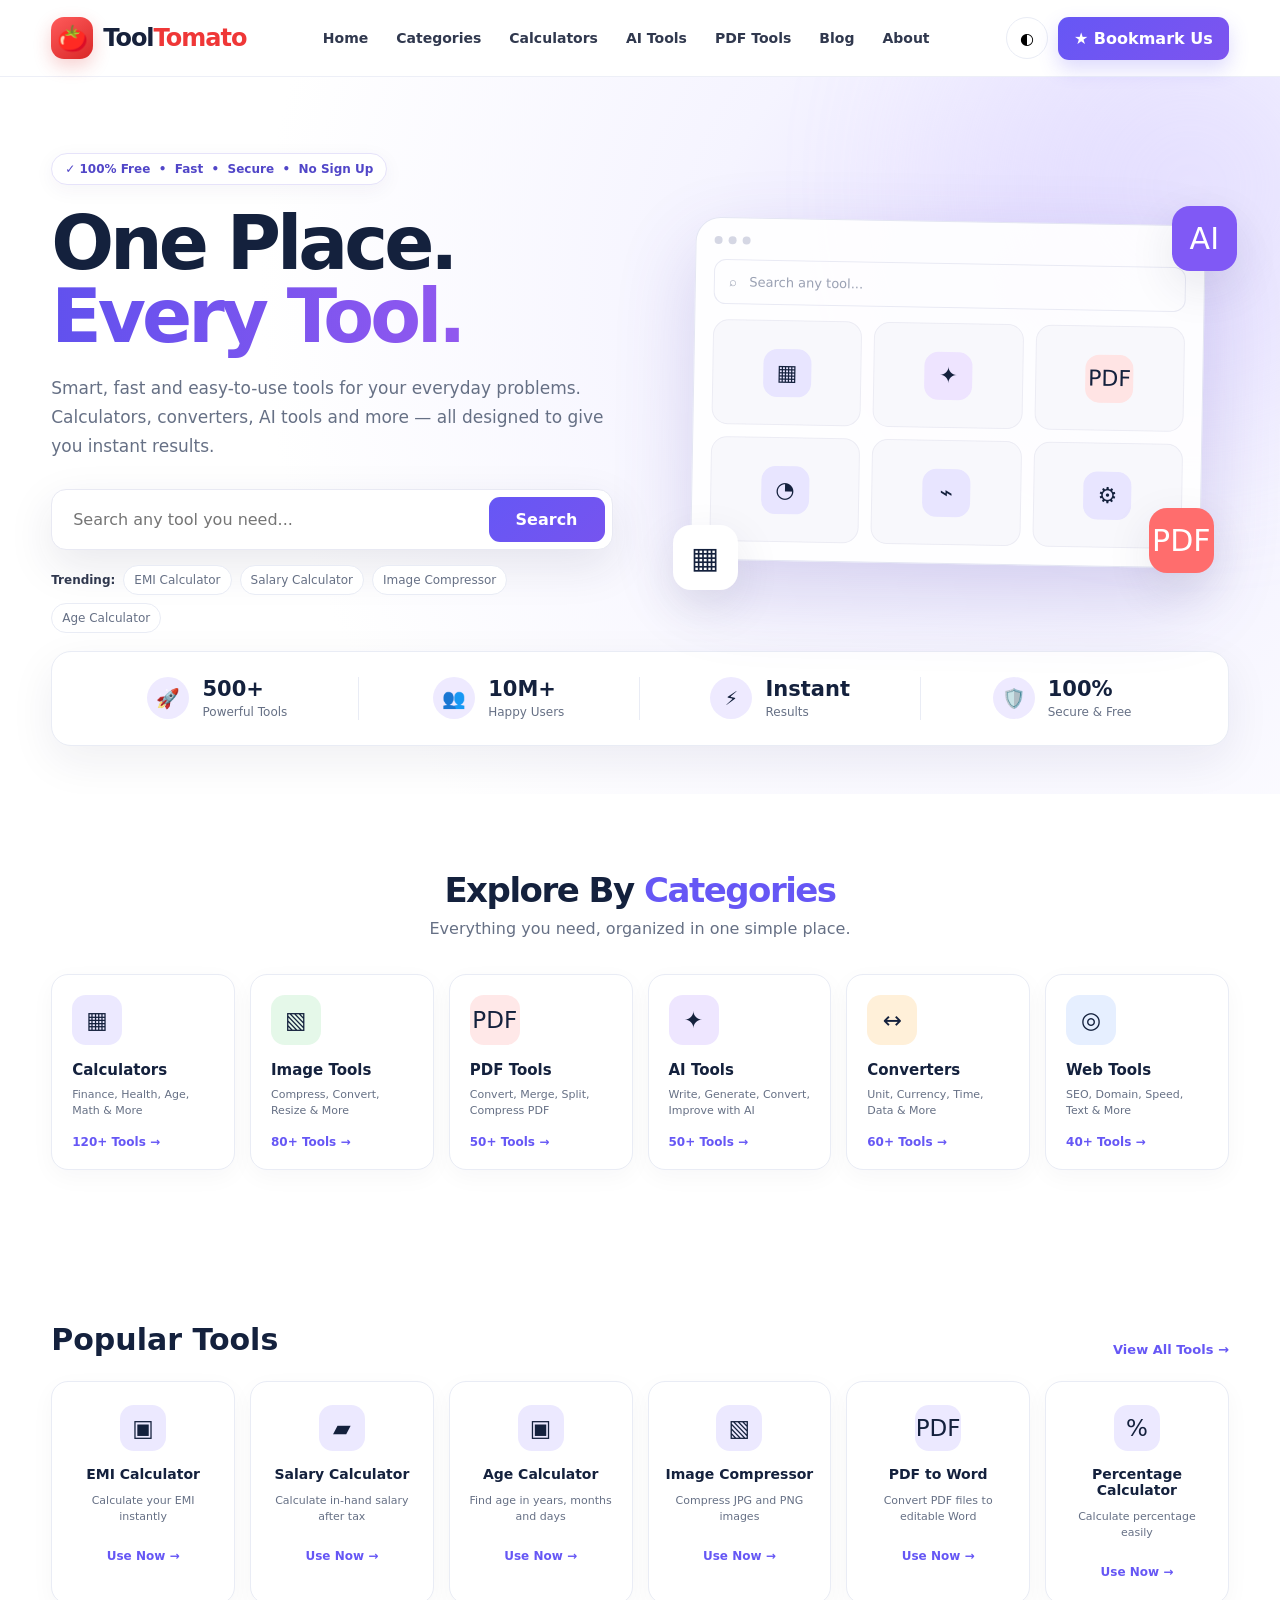
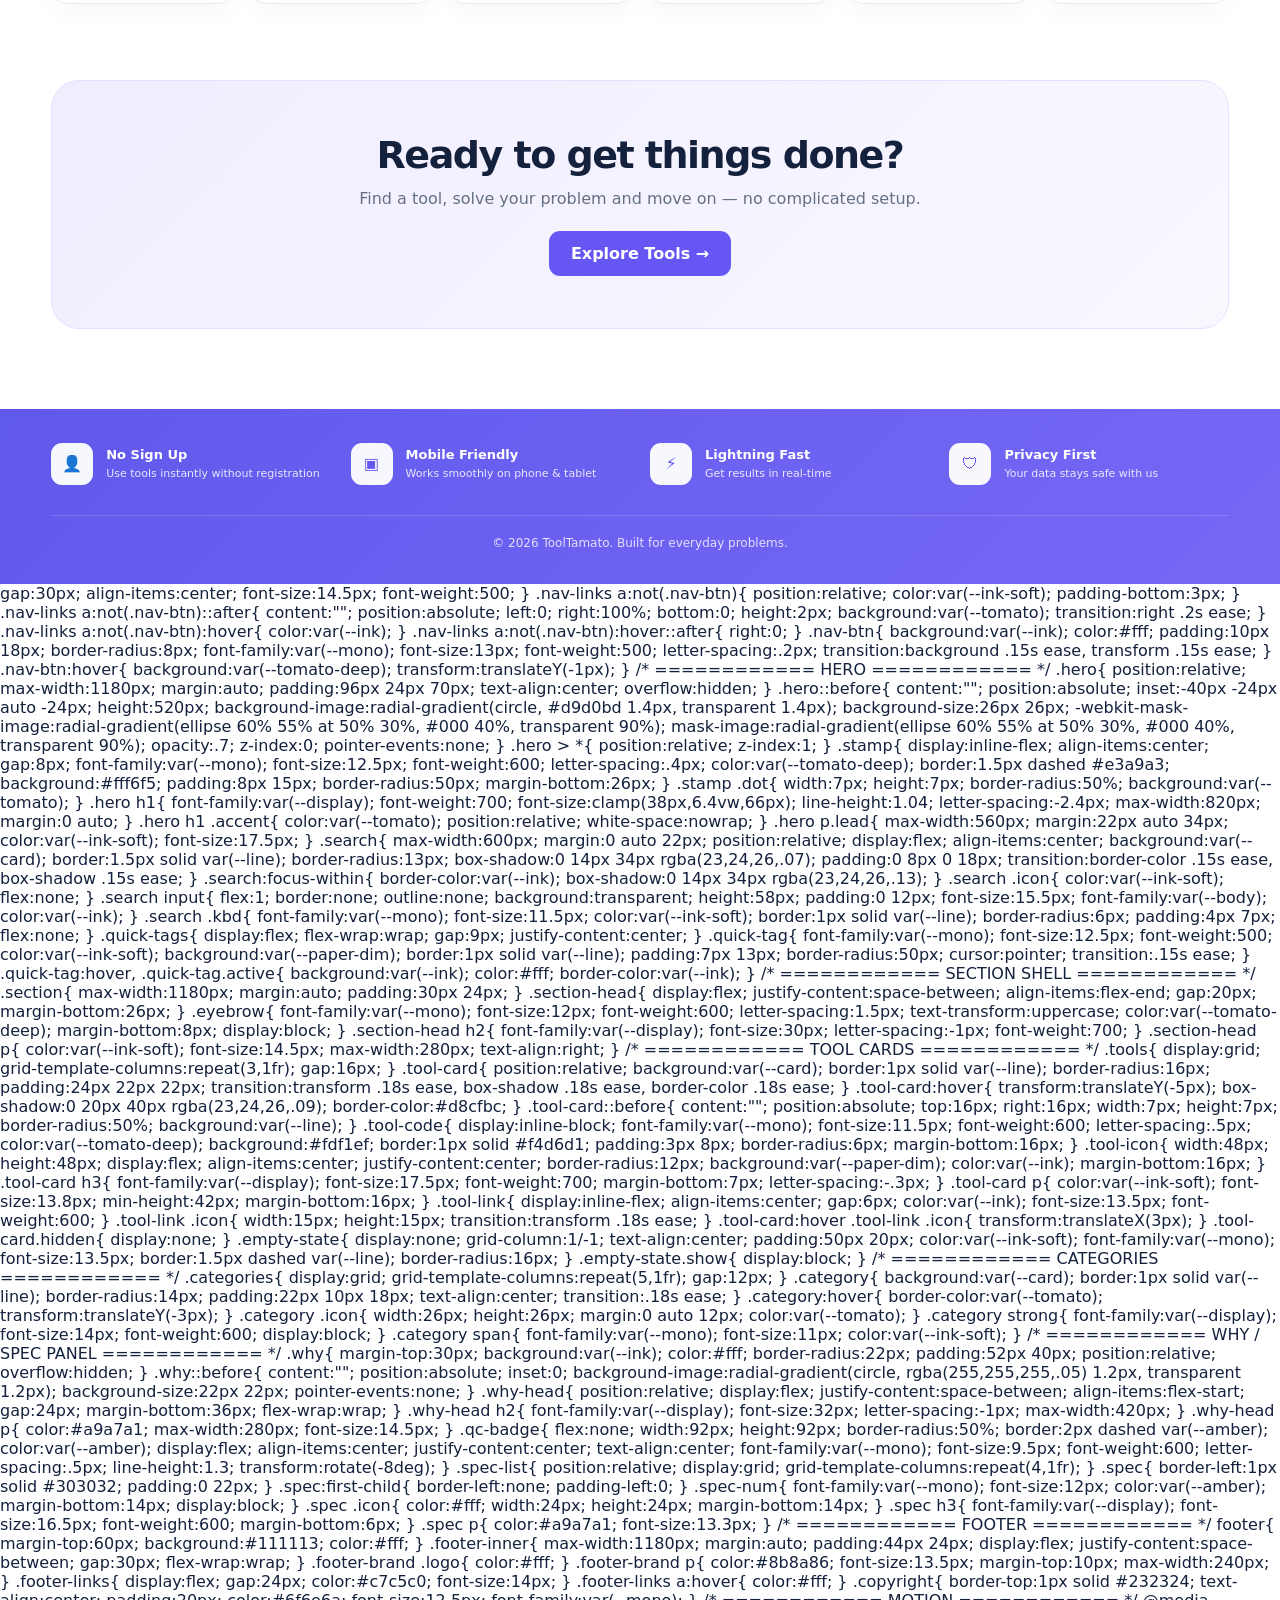
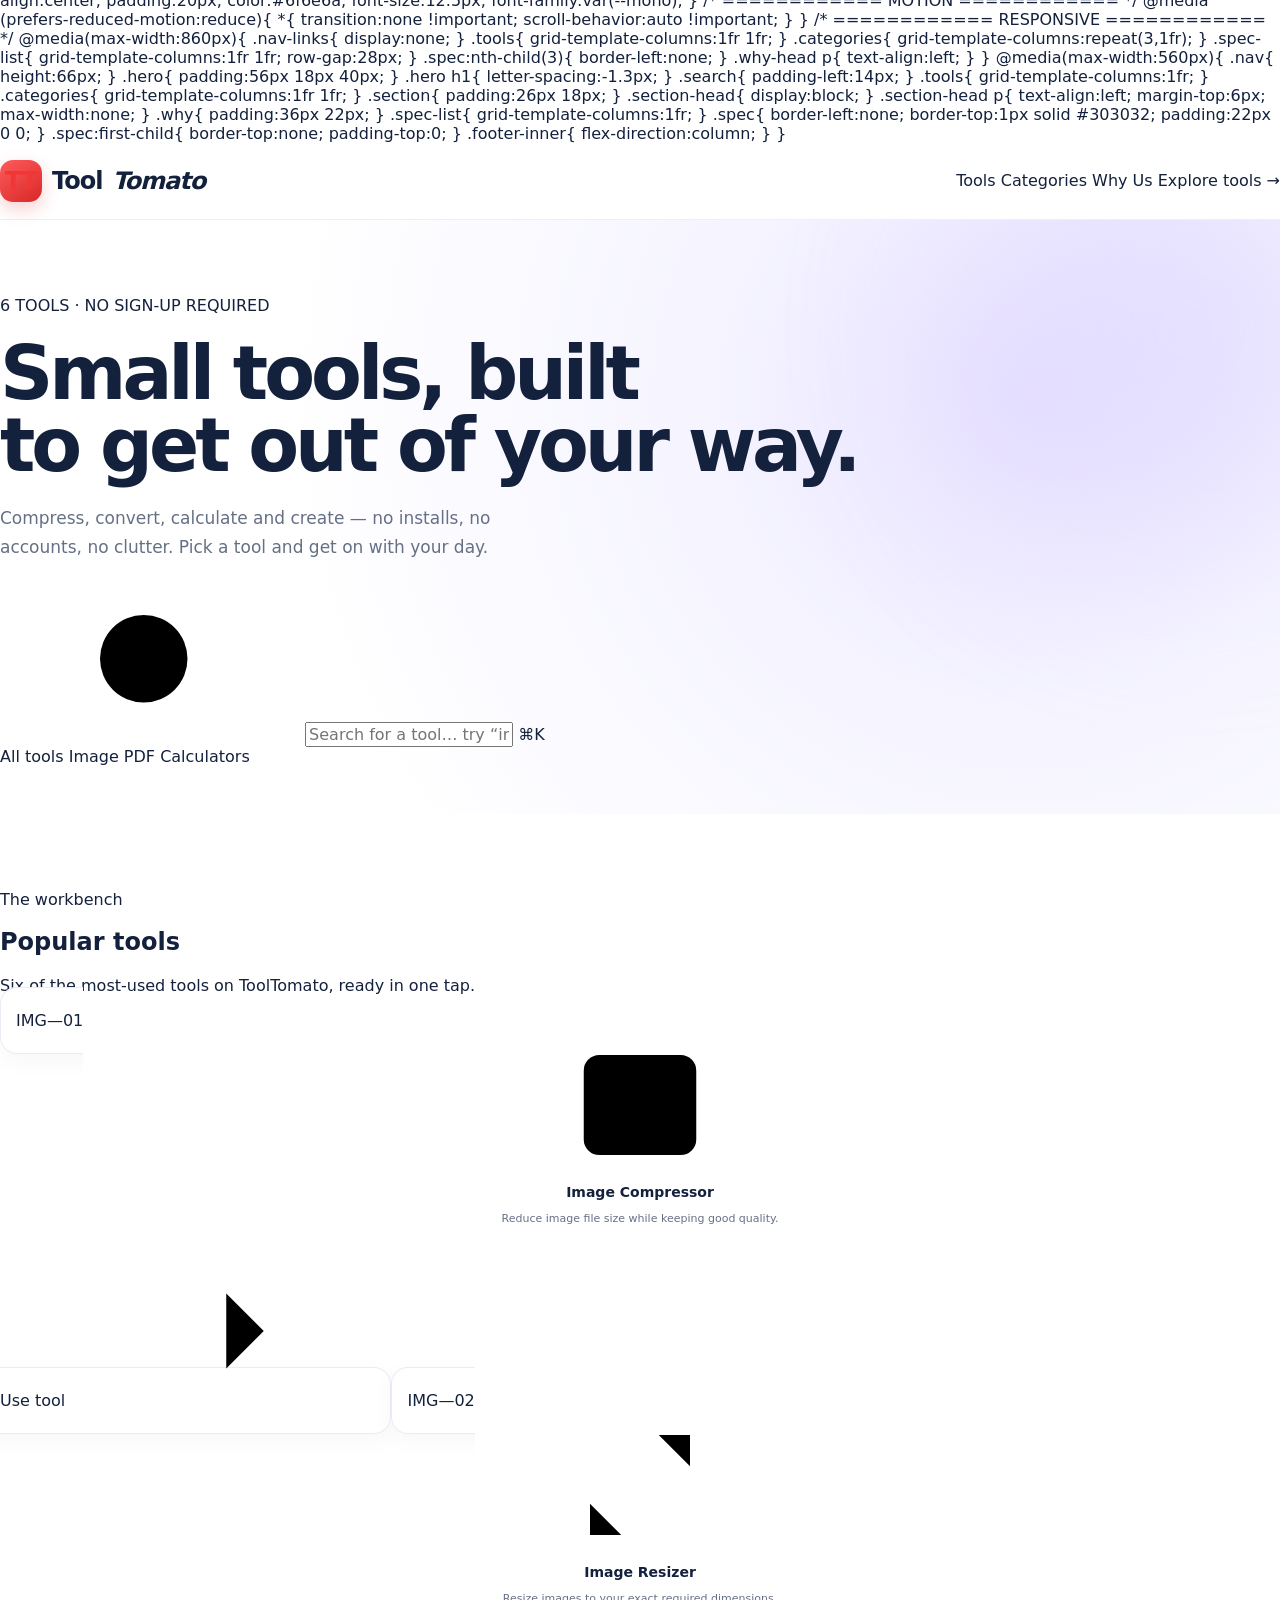
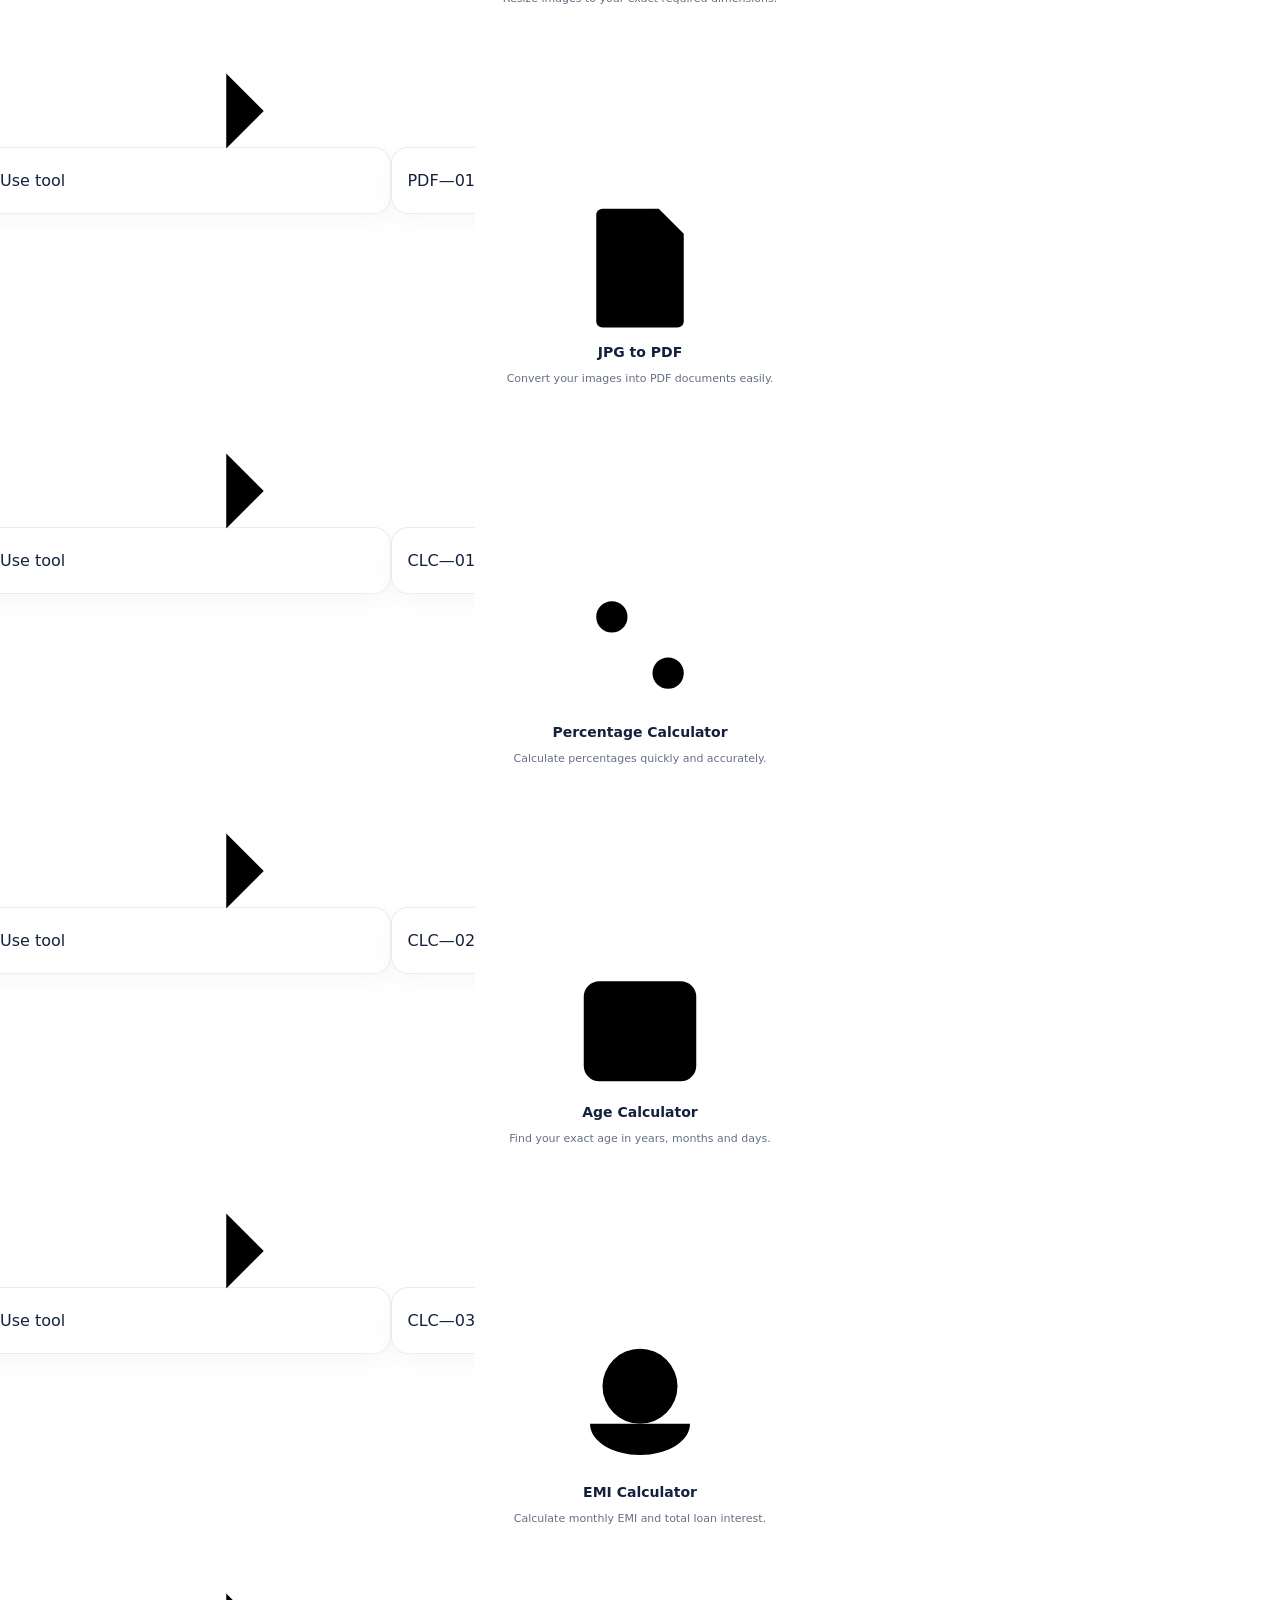
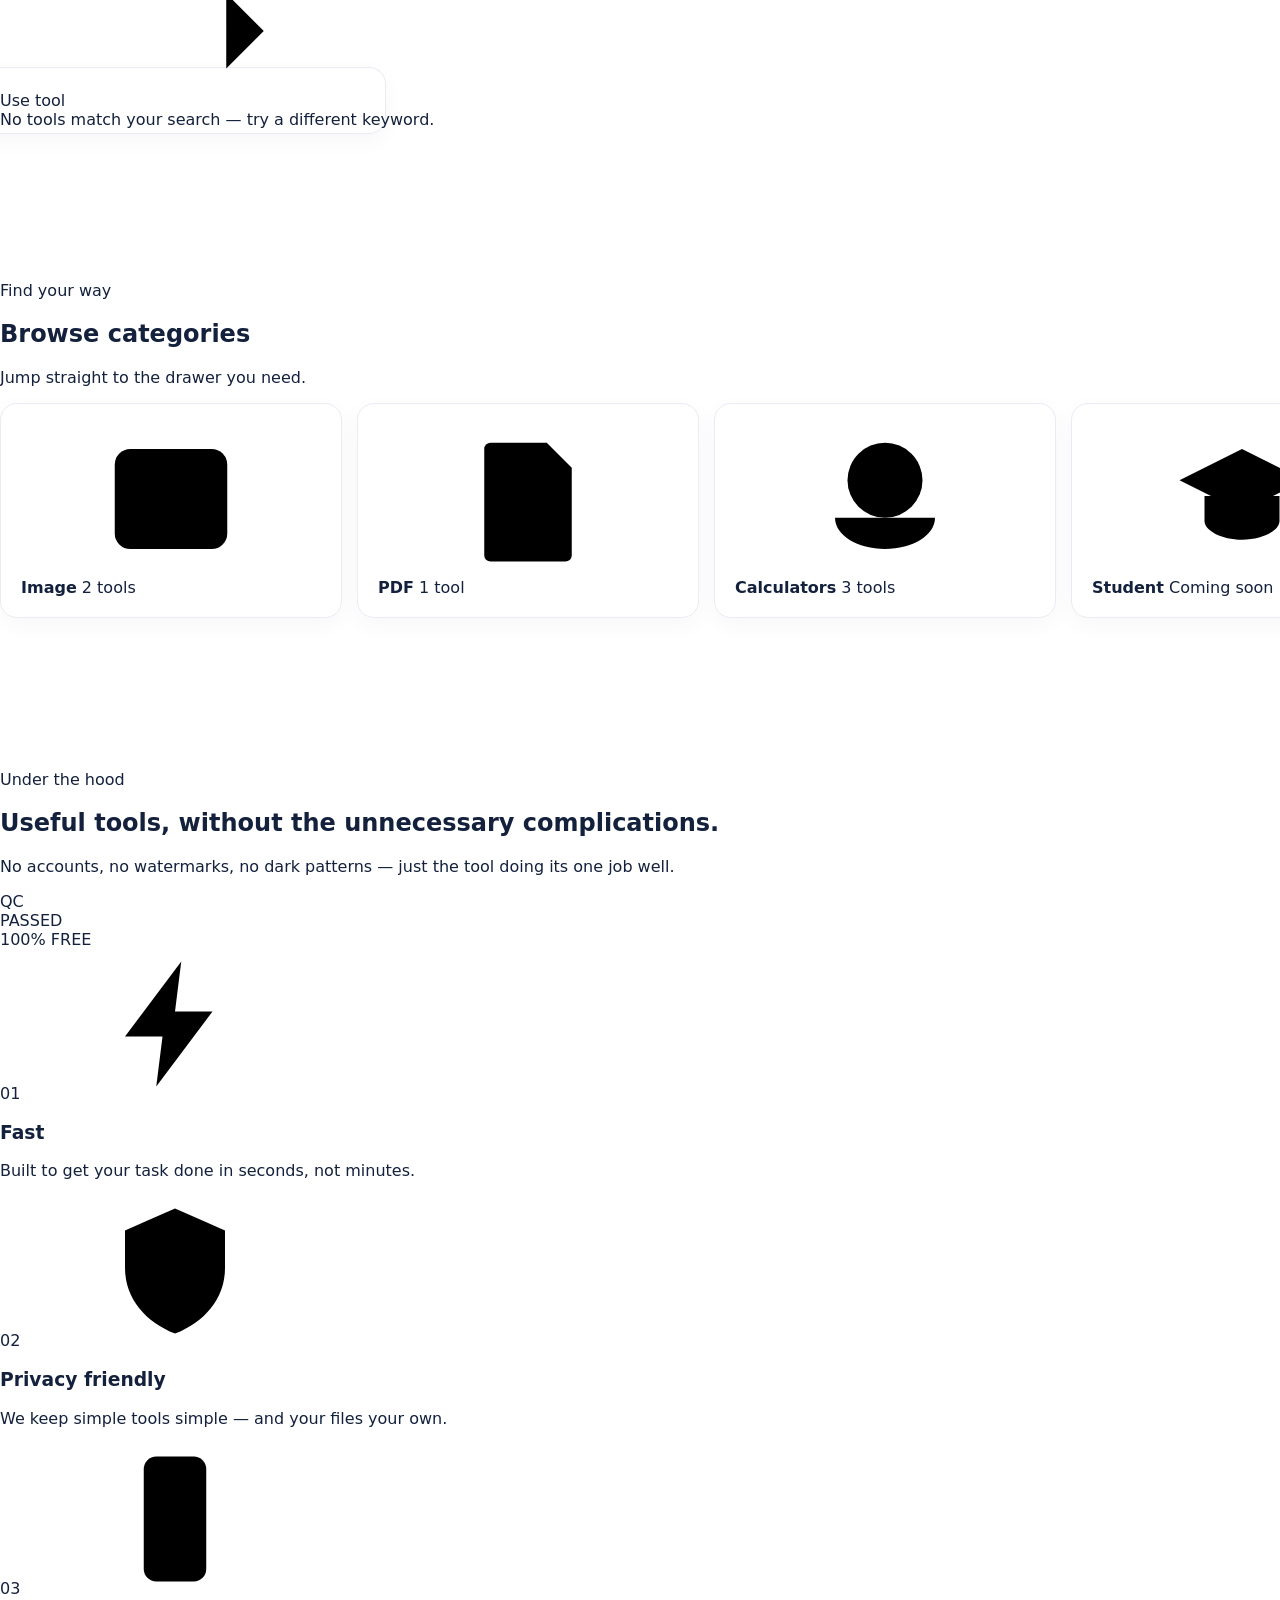
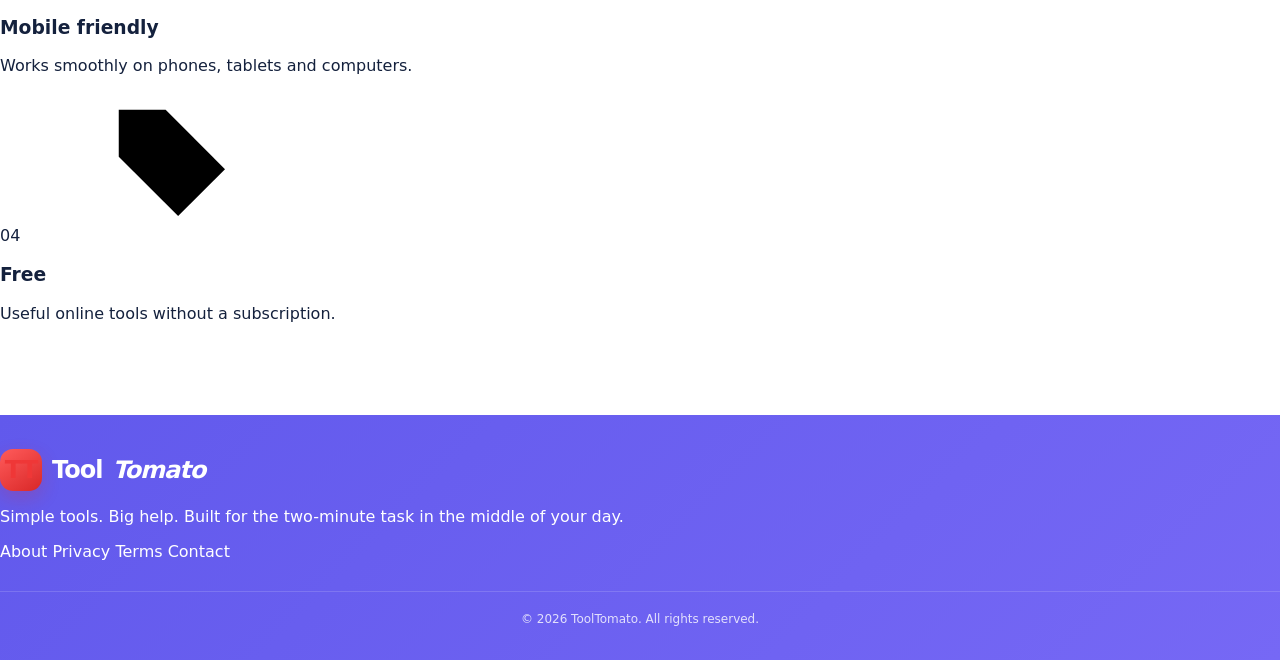
==== commit 1c7ecbcd: "Update index.html" ====
--- a/index.html
+++ b/index.html
@@ -3,114 +3,243 @@
 <head>
 <meta charset="UTF-8">
 <meta name="viewport" content="width=device-width, initial-scale=1.0">
-<title>ToolTomato — Free Online Tools</title>
-<meta name="description" content="ToolTomato provides fast, free and easy-to-use online tools for images, PDFs, calculators, students and everyday tasks.">
-
-<link rel="preconnect" href="https://fonts.googleapis.com">
-<link rel="preconnect" href="https://fonts.gstatic.com" crossorigin>
-<link href="https://fonts.googleapis.com/css2?family=Space+Grotesk:wght@500;600;700&family=IBM+Plex+Mono:wght@500;600&family=Inter:wght@400;500;600;700&display=swap" rel="stylesheet">
-
+<meta name="description" content="ToolTamato — smart, fast and free online tools for everyday problems.">
+<title>ToolTamato — One Place. Every Tool.</title>
 <style>
-*,*::before,*::after{ margin:0; padding:0; box-sizing:border-box; }
-
 :root{
-    --ink:#17181A;
-    --ink-soft:#4B4A47;
-    --paper:#FAF7F2;
-    --paper-dim:#F1EBDF;
-    --card:#FFFFFF;
-    --line:#E3DBCB;
-    --tomato:#E13A2E;
-    --tomato-deep:#AE281F;
-    --amber:#F2A900;
-    --mono: 'IBM Plex Mono', ui-monospace, monospace;
-    --display: 'Space Grotesk', sans-serif;
-    --body: 'Inter', sans-serif;
-}
-
-html{ scroll-behavior:smooth; }
-
-body{
-    font-family:var(--body);
-    background:var(--paper);
-    color:var(--ink);
-    line-height:1.55;
-    -webkit-font-smoothing:antialiased;
-}
-
-a{ text-decoration:none; color:inherit; }
-
-:focus-visible{
-    outline:2.5px solid var(--amber);
-    outline-offset:3px;
-    border-radius:4px;
-}
-
-.icon{
-    width:22px;
-    height:22px;
-    stroke:currentColor;
-    fill:none;
-    stroke-width:1.7;
-    stroke-linecap:round;
-    stroke-linejoin:round;
-    display:block;
-}
-
-/* ============ HEADER ============ */
-
-header{
-    position:sticky;
-    top:0;
-    z-index:100;
-    background:rgba(250,247,242,.9);
-    backdrop-filter:blur(10px);
-    border-bottom:1px solid var(--line);
-}
-
-.nav{
-    max-width:1180px;
-    margin:auto;
-    height:74px;
-    padding:0 24px;
-    display:flex;
-    align-items:center;
-    justify-content:space-between;
-}
-
-.logo{
-    display:flex;
-    align-items:center;
-    gap:10px;
-    font-family:var(--display);
-    font-size:22px;
-    font-weight:700;
-    letter-spacing:-.5px;
-}
-
-.logo-mark{
-    width:34px;
-    height:34px;
-    border-radius:9px;
-    background:var(--tomato);
-    color:#fff;
-    display:flex;
-    align-items:center;
-    justify-content:center;
-    font-family:var(--mono);
-    font-size:13px;
-    font-weight:600;
-    transform:rotate(-4deg);
-}
-
-.logo em{
-    font-style:normal;
-    color:var(--tomato);
-}
-
-.nav-links{
-    display:flex;
-    gap:30px;
+  --bg:#ffffff;--surface:#ffffff;--text:#14213d;--muted:#667085;--line:#e9ecf5;
+  --primary:#6657f5;--primary2:#8d5cf6;--soft:#f4f2ff;--shadow:0 16px 45px rgba(35,39,80,.10);
+}
+*{box-sizing:border-box}
+html{scroll-behavior:smooth}
+body{margin:0;font-family:Inter,ui-sans-serif,system-ui,-apple-system,BlinkMacSystemFont,"Segoe UI",sans-serif;color:var(--text);background:var(--bg)}
+a{text-decoration:none;color:inherit}
+button,input{font:inherit}
+.container{width:min(1180px,92%);margin:auto}
+
+/* Header */
+header{position:sticky;top:0;z-index:50;background:rgba(255,255,255,.88);backdrop-filter:blur(16px);border-bottom:1px solid rgba(233,236,245,.8)}
+.nav{height:76px;display:flex;align-items:center;justify-content:space-between;gap:24px}
+.logo{display:flex;align-items:center;gap:10px;font-size:24px;font-weight:850;letter-spacing:-1px}
+.logo-mark{width:42px;height:42px;border-radius:13px;display:grid;place-items:center;background:linear-gradient(145deg,#ff5b5b,#d92727);box-shadow:0 7px 18px rgba(217,39,39,.22);font-size:25px}
+.logo span{color:#ef3737}.logo b{color:#17213b}
+.navlinks{display:flex;align-items:center;gap:28px;font-size:14px;font-weight:650;color:#30384e}
+.navlinks a:hover{color:var(--primary)}
+.nav-actions{display:flex;align-items:center;gap:10px}
+.icon-btn,.menu-btn{width:42px;height:42px;border:1px solid var(--line);background:white;border-radius:50%;cursor:pointer}
+.bookmark{border:0;background:linear-gradient(135deg,#6657f5,#7d54ef);color:white;border-radius:11px;padding:12px 16px;font-weight:750;cursor:pointer;box-shadow:0 9px 20px rgba(102,87,245,.22)}
+.menu-btn{display:none;border-radius:11px}
+
+/* Hero */
+.hero{position:relative;overflow:hidden;background:radial-gradient(circle at 80% 30%,#e7e1ff 0,#f5f4ff 28%,#fff 67%);padding:76px 0 48px}
+.hero:before{content:"";position:absolute;width:420px;height:420px;border-radius:50%;background:#d9d1ff;filter:blur(100px);opacity:.45;right:-120px;top:-100px}
+.hero-grid{position:relative;display:grid;grid-template-columns:1fr 1fr;align-items:center;gap:55px}
+.badge{display:inline-flex;padding:8px 13px;border:1px solid #e6e3fa;border-radius:999px;background:#fff;color:#5146c8;font-size:12px;font-weight:800;box-shadow:0 5px 20px rgba(50,45,100,.05)}
+h1{font-size:clamp(46px,6vw,74px);line-height:.98;letter-spacing:-4px;margin:22px 0 22px;font-weight:900}
+.gradient{background:linear-gradient(90deg,#6151ee,#9158ef);-webkit-background-clip:text;background-clip:text;color:transparent}
+.hero p{max-width:560px;color:var(--muted);font-size:17px;line-height:1.7;margin:0 0 28px}
+.searchbox{display:flex;max-width:610px;background:#fff;padding:7px;border:1px solid #e8e9f3;border-radius:15px;box-shadow:var(--shadow)}
+.searchbox input{min-width:0;flex:1;border:0;outline:0;padding:13px 14px;color:var(--text)}
+.searchbox button{border:0;border-radius:11px;background:linear-gradient(135deg,#6657f5,#7654ef);color:#fff;padding:0 27px;font-weight:800;cursor:pointer}
+.trending{display:flex;gap:8px;flex-wrap:wrap;align-items:center;margin-top:15px;font-size:12px;color:#667085}
+.trending b{color:#30384e}
+.chip{padding:7px 10px;background:#fff;border:1px solid var(--line);border-radius:999px}
+.hero-art{min-height:430px;position:relative;display:grid;place-items:center}
+.window{width:min(510px,100%);background:rgba(255,255,255,.92);border:1px solid #e4e6f3;border-radius:25px;box-shadow:0 30px 80px rgba(83,67,176,.20);padding:18px;transform:rotate(1deg)}
+.dots{display:flex;gap:6px;margin-bottom:15px}.dot{width:8px;height:8px;border-radius:50%;background:#d5d7e4}
+.fake-search{height:45px;border:1px solid #e9eaf4;border-radius:12px;display:flex;align-items:center;padding:0 14px;color:#9aa1b3;font-size:13px;margin-bottom:15px}
+.tool-grid{display:grid;grid-template-columns:repeat(3,1fr);gap:12px}
+.fake-card{height:105px;border-radius:16px;background:#f8f8fc;border:1px solid #ececf4;display:grid;place-items:center;position:relative}
+.fake-icon{width:48px;height:48px;border-radius:14px;display:grid;place-items:center;font-size:22px;background:#e8e5ff}
+.fake-card:nth-child(2) .fake-icon{background:#eee4ff}.fake-card:nth-child(3) .fake-icon{background:#ffe4e4}
+.floating{position:absolute;display:grid;place-items:center;width:65px;height:65px;border-radius:18px;background:#fff;box-shadow:var(--shadow);font-size:30px}
+.float-ai{right:-8px;top:28px;background:#8059f5;color:#fff}.float-pdf{right:15px;bottom:35px;background:#ff6d6d;color:#fff}.float-calc{left:5px;bottom:18px;background:#fff}
+
+/* Stats */
+.stats{margin-top:18px;background:#fff;border:1px solid var(--line);border-radius:20px;box-shadow:0 15px 45px rgba(30,35,70,.07);display:grid;grid-template-columns:repeat(4,1fr);padding:25px}
+.stat{display:flex;align-items:center;justify-content:center;gap:13px;border-right:1px solid var(--line)}
+.stat:last-child{border-right:0}
+.stat-icon{width:42px;height:42px;border-radius:50%;display:grid;place-items:center;background:#eeeaff;font-size:19px}
+.stat strong{display:block;font-size:21px}.stat small{color:var(--muted);font-size:12px}
+
+/* Sections */
+section{padding:76px 0}
+.section-title{text-align:center;margin-bottom:36px}
+.section-title h2{font-size:34px;letter-spacing:-1.5px;margin:0 0 9px}
+.section-title h2 span{color:var(--primary)}
+.section-title p{margin:0;color:var(--muted)}
+.categories{display:grid;grid-template-columns:repeat(6,1fr);gap:15px}
+.category,.tool-card{background:#fff;border:1px solid var(--line);border-radius:17px;padding:20px;transition:.25s;box-shadow:0 7px 25px rgba(30,35,70,.035)}
+.category:hover,.tool-card:hover{transform:translateY(-5px);box-shadow:0 17px 40px rgba(30,35,70,.10);border-color:#dcd9ff}
+.cat-icon{width:50px;height:50px;border-radius:14px;display:grid;place-items:center;font-size:23px;margin-bottom:16px;background:#ece9ff}
+.category:nth-child(2) .cat-icon{background:#e5f8e9}.category:nth-child(3) .cat-icon{background:#ffe8e8}
+.category:nth-child(4) .cat-icon{background:#eee6ff}.category:nth-child(5) .cat-icon{background:#fff0d9}.category:nth-child(6) .cat-icon{background:#e6efff}
+.category h3{margin:0 0 8px;font-size:15px}.category p{margin:0;color:var(--muted);font-size:11px;line-height:1.5}.category a{display:block;margin-top:15px;color:var(--primary);font-size:12px;font-weight:800}
+.tools-head{display:flex;justify-content:space-between;align-items:end;margin-bottom:24px}.tools-head h2{margin:0;font-size:30px}.view-all{color:var(--primary);font-weight:800;font-size:13px}
+.tool-grid-list{display:grid;grid-template-columns:repeat(6,1fr);gap:15px}
+.tool-card{text-align:center;padding:23px 15px}.tool-card .cat-icon{margin:0 auto 15px;width:46px;height:46px}.tool-card h3{font-size:14px;margin:0 0 8px}.tool-card p{font-size:11px;line-height:1.5;color:var(--muted);min-height:34px}.use{display:inline-block;margin-top:11px;color:var(--primary);font-size:12px;font-weight:850}
+
+/* CTA */
+.cta{padding:0 0 80px}.cta-box{border-radius:28px;padding:52px;text-align:center;background:linear-gradient(135deg,#f0edff,#f9f8ff);border:1px solid #e5e0ff}
+.cta-box h2{font-size:38px;letter-spacing:-1.5px;margin:0 0 12px}.cta-box p{color:var(--muted);margin:0 0 23px}.cta-btn{display:inline-block;background:#6657f5;color:#fff;padding:13px 22px;border-radius:11px;font-weight:800}
+
+/* Footer */
+footer{background:linear-gradient(135deg,#6159ec,#7668f5);color:#fff;padding:34px 0}
+.footer-grid{display:grid;grid-template-columns:repeat(4,1fr);gap:20px}.foot-item{display:flex;gap:13px;align-items:center}.foot-icon{width:42px;height:42px;border-radius:11px;background:rgba(255,255,255,.95);color:#6559ef;display:grid;place-items:center}.foot-item strong{display:block;font-size:13px}.foot-item small{opacity:.85;font-size:11px;line-height:1.4}
+.copyright{text-align:center;margin-top:30px;padding-top:20px;border-top:1px solid rgba(255,255,255,.18);font-size:12px;opacity:.8}
+
+/* Toast */
+.toast{position:fixed;bottom:25px;left:50%;transform:translate(-50%,20px);opacity:0;pointer-events:none;background:#151b31;color:white;padding:12px 17px;border-radius:12px;font-size:13px;transition:.3s;z-index:100}
+.toast.show{opacity:1;transform:translate(-50%,0)}
+
+/* Responsive */
+@media(max-width:1050px){
+  .navlinks{gap:16px}.categories{grid-template-columns:repeat(3,1fr)}.tool-grid-list{grid-template-columns:repeat(3,1fr)}
+}
+@media(max-width:800px){
+  .navlinks{display:none}.menu-btn{display:block}.hero{padding-top:48px}.hero-grid{grid-template-columns:1fr;gap:35px}.hero-art{min-height:330px}.stats{grid-template-columns:repeat(2,1fr);gap:18px}.stat{border-right:0}.categories{grid-template-columns:repeat(2,1fr)}
+}
+@media(max-width:520px){
+  .nav{height:68px}.logo{font-size:20px}.logo-mark{width:36px;height:36px}.bookmark{display:none}
+  h1{font-size:47px;letter-spacing:-2.8px}.hero p{font-size:15px}.searchbox button{padding:0 17px}
+  .stats{padding:18px}.stat strong{font-size:17px}.stat small{font-size:10px}
+  section{padding:55px 0}.section-title h2{font-size:28px}.categories,.tool-grid-list{grid-template-columns:1fr 1fr}
+  .tools-head h2{font-size:25px}.cta-box{padding:35px 20px}.cta-box h2{font-size:29px}.footer-grid{grid-template-columns:1fr 1fr}
+  .window{padding:12px}.fake-card{height:78px}.fake-icon{width:38px;height:38px}.floating{width:50px;height:50px;font-size:22px}
+}
+</style>
+</head>
+<body>
+
+<header>
+  <div class="container nav">
+    <a href="#" class="logo"><span class="logo-mark">🍅</span><span><b>Tool</b>Tomato</span></a>
+    <nav class="navlinks">
+      <a href="#home">Home</a><a href="#categories">Categories</a><a href="#tools">Calculators</a><a href="#tools">AI Tools</a><a href="#tools">PDF Tools</a><a href="#tools">Blog</a><a href="#about">About</a>
+    </nav>
+    <div class="nav-actions">
+      <button class="icon-btn" id="themeBtn" aria-label="Toggle theme">◐</button>
+      <button class="bookmark" onclick="showToast('ToolTamato bookmarked!')">★ Bookmark Us</button>
+      <button class="menu-btn" onclick="showToast('Menu coming next!')">☰</button>
+    </div>
+  </div>
+</header>
+
+<main id="home">
+<section class="hero">
+  <div class="container hero-grid">
+    <div>
+      <span class="badge">✓ 100% Free &nbsp;•&nbsp; Fast &nbsp;•&nbsp; Secure &nbsp;•&nbsp; No Sign Up</span>
+      <h1>One Place.<br><span class="gradient">Every Tool.</span></h1>
+      <p>Smart, fast and easy-to-use tools for your everyday problems. Calculators, converters, AI tools and more — all designed to give you instant results.</p>
+      <div class="searchbox">
+        <input id="toolSearch" type="search" placeholder="Search any tool you need..." oninput="filterTools(this.value)">
+        <button onclick="runSearch()">Search</button>
+      </div>
+      <div class="trending"><b>Trending:</b><span class="chip">EMI Calculator</span><span class="chip">Salary Calculator</span><span class="chip">Image Compressor</span><span class="chip">Age Calculator</span></div>
+    </div>
+    <div class="hero-art" aria-hidden="true">
+      <div class="window">
+        <div class="dots"><i class="dot"></i><i class="dot"></i><i class="dot"></i></div>
+        <div class="fake-search">⌕ &nbsp; Search any tool...</div>
+        <div class="tool-grid">
+          <div class="fake-card"><div class="fake-icon">▦</div></div>
+          <div class="fake-card"><div class="fake-icon">✦</div></div>
+          <div class="fake-card"><div class="fake-icon">PDF</div></div>
+          <div class="fake-card"><div class="fake-icon">◔</div></div>
+          <div class="fake-card"><div class="fake-icon">⌁</div></div>
+          <div class="fake-card"><div class="fake-icon">⚙</div></div>
+        </div>
+      </div>
+      <div class="floating float-ai">AI</div><div class="floating float-pdf">PDF</div><div class="floating float-calc">▦</div>
+    </div>
+  </div>
+  <div class="container">
+    <div class="stats">
+      <div class="stat"><div class="stat-icon">🚀</div><div><strong>500+</strong><small>Powerful Tools</small></div></div>
+      <div class="stat"><div class="stat-icon">👥</div><div><strong>10M+</strong><small>Happy Users</small></div></div>
+      <div class="stat"><div class="stat-icon">⚡</div><div><strong>Instant</strong><small>Results</small></div></div>
+      <div class="stat"><div class="stat-icon">🛡️</div><div><strong>100%</strong><small>Secure & Free</small></div></div>
+    </div>
+  </div>
+</section>
+
+<section id="categories">
+  <div class="container">
+    <div class="section-title"><h2>Explore By <span>Categories</span></h2><p>Everything you need, organized in one simple place.</p></div>
+    <div class="categories">
+      <div class="category"><div class="cat-icon">▦</div><h3>Calculators</h3><p>Finance, Health, Age, Math & More</p><a href="#tools">120+ Tools →</a></div>
+      <div class="category"><div class="cat-icon">▧</div><h3>Image Tools</h3><p>Compress, Convert, Resize & More</p><a href="#tools">80+ Tools →</a></div>
+      <div class="category"><div class="cat-icon">PDF</div><h3>PDF Tools</h3><p>Convert, Merge, Split, Compress PDF</p><a href="#tools">50+ Tools →</a></div>
+      <div class="category"><div class="cat-icon">✦</div><h3>AI Tools</h3><p>Write, Generate, Convert, Improve with AI</p><a href="#tools">50+ Tools →</a></div>
+      <div class="category"><div class="cat-icon">↔</div><h3>Converters</h3><p>Unit, Currency, Time, Data & More</p><a href="#tools">60+ Tools →</a></div>
+      <div class="category"><div class="cat-icon">◎</div><h3>Web Tools</h3><p>SEO, Domain, Speed, Text & More</p><a href="#tools">40+ Tools →</a></div>
+    </div>
+  </div>
+</section>
+
+<section id="tools">
+  <div class="container">
+    <div class="tools-head"><h2>Popular Tools</h2><a class="view-all" href="#" onclick="showToast('More tools will be added here.');return false">View All Tools →</a></div>
+    <div class="tool-grid-list" id="toolList">
+      <div class="tool-card" data-name="emi calculator"><div class="cat-icon">▣</div><h3>EMI Calculator</h3><p>Calculate your EMI instantly</p><a class="use" href="#" onclick="showToast('EMI Calculator selected');return false">Use Now →</a></div>
+      <div class="tool-card" data-name="salary calculator"><div class="cat-icon">▰</div><h3>Salary Calculator</h3><p>Calculate in-hand salary after tax</p><a class="use" href="#" onclick="showToast('Salary Calculator selected');return false">Use Now →</a></div>
+      <div class="tool-card" data-name="age calculator"><div class="cat-icon">▣</div><h3>Age Calculator</h3><p>Find age in years, months and days</p><a class="use" href="#" onclick="showToast('Age Calculator selected');return false">Use Now →</a></div>
+      <div class="tool-card" data-name="image compressor"><div class="cat-icon">▧</div><h3>Image Compressor</h3><p>Compress JPG and PNG images</p><a class="use" href="#" onclick="showToast('Image Compressor selected');return false">Use Now →</a></div>
+      <div class="tool-card" data-name="pdf to word"><div class="cat-icon">PDF</div><h3>PDF to Word</h3><p>Convert PDF files to editable Word</p><a class="use" href="#" onclick="showToast('PDF to Word selected');return false">Use Now →</a></div>
+      <div class="tool-card" data-name="percentage calculator"><div class="cat-icon">%</div><h3>Percentage Calculator</h3><p>Calculate percentage easily</p><a class="use" href="#" onclick="showToast('Percentage Calculator selected');return false">Use Now →</a></div>
+    </div>
+  </div>
+</section>
+
+<section id="about" class="cta">
+  <div class="container"><div class="cta-box"><h2>Ready to get things done?</h2><p>Find a tool, solve your problem and move on — no complicated setup.</p><a class="cta-btn" href="#tools">Explore Tools →</a></div></div>
+</section>
+</main>
+
+<footer>
+  <div class="container">
+    <div class="footer-grid">
+      <div class="foot-item"><div class="foot-icon">👤</div><div><strong>No Sign Up</strong><small>Use tools instantly without registration</small></div></div>
+      <div class="foot-item"><div class="foot-icon">▣</div><div><strong>Mobile Friendly</strong><small>Works smoothly on phone & tablet</small></div></div>
+      <div class="foot-item"><div class="foot-icon">⚡</div><div><strong>Lightning Fast</strong><small>Get results in real-time</small></div></div>
+      <div class="foot-item"><div class="foot-icon">🛡</div><div><strong>Privacy First</strong><small>Your data stays safe with us</small></div></div>
+    </div>
+    <div class="copyright">© 2026 ToolTamato. Built for everyday problems.</div>
+  </div>
+</footer>
+
+<div class="toast" id="toast"></div>
+<script>
+function showToast(msg){
+  const t=document.getElementById('toast'); t.textContent=msg; t.classList.add('show');
+  clearTimeout(window.toastTimer); window.toastTimer=setTimeout(()=>t.classList.remove('show'),2200);
+}
+function runSearch(){
+  const q=document.getElementById('toolSearch').value.trim();
+  if(!q){showToast('Type a tool name to search');return}
+  const cards=[...document.querySelectorAll('.tool-card')];
+  const match=cards.find(c=>c.dataset.name.includes(q.toLowerCase()));
+  document.getElementById('tools').scrollIntoView({behavior:'smooth'});
+  if(match){match.style.outline='3px solid #8a79ff';setTimeout(()=>match.style.outline='',1800);showToast('Tool found: '+match.querySelector('h3').textContent)}
+  else showToast('No demo tool found — more tools coming soon');
+}
+function filterTools(q){
+  const term=q.toLowerCase().trim();
+  document.querySelectorAll('.tool-card').forEach(c=>c.style.display=(!term||c.dataset.name.includes(term))?'block':'none');
+}
+document.getElementById('themeBtn').addEventListener('click',()=>{
+  document.body.classList.toggle('dark');
+  const dark=document.body.classList.contains('dark');
+  document.documentElement.style.setProperty('--bg',dark?'#0f1220':'#fff');
+  document.documentElement.style.setProperty('--surface',dark?'#171a2a':'#fff');
+  document.documentElement.style.setProperty('--text',dark?'#f5f6ff':'#14213d');
+  document.documentElement.style.setProperty('--muted',dark?'#aab0c2':'#667085');
+  showToast(dark?'Dark mode on':'Light mode on');
+});
+</script>
+</body>
+</html>    gap:30px;
     align-items:center;
     font-size:14.5px;
     font-weight:500;
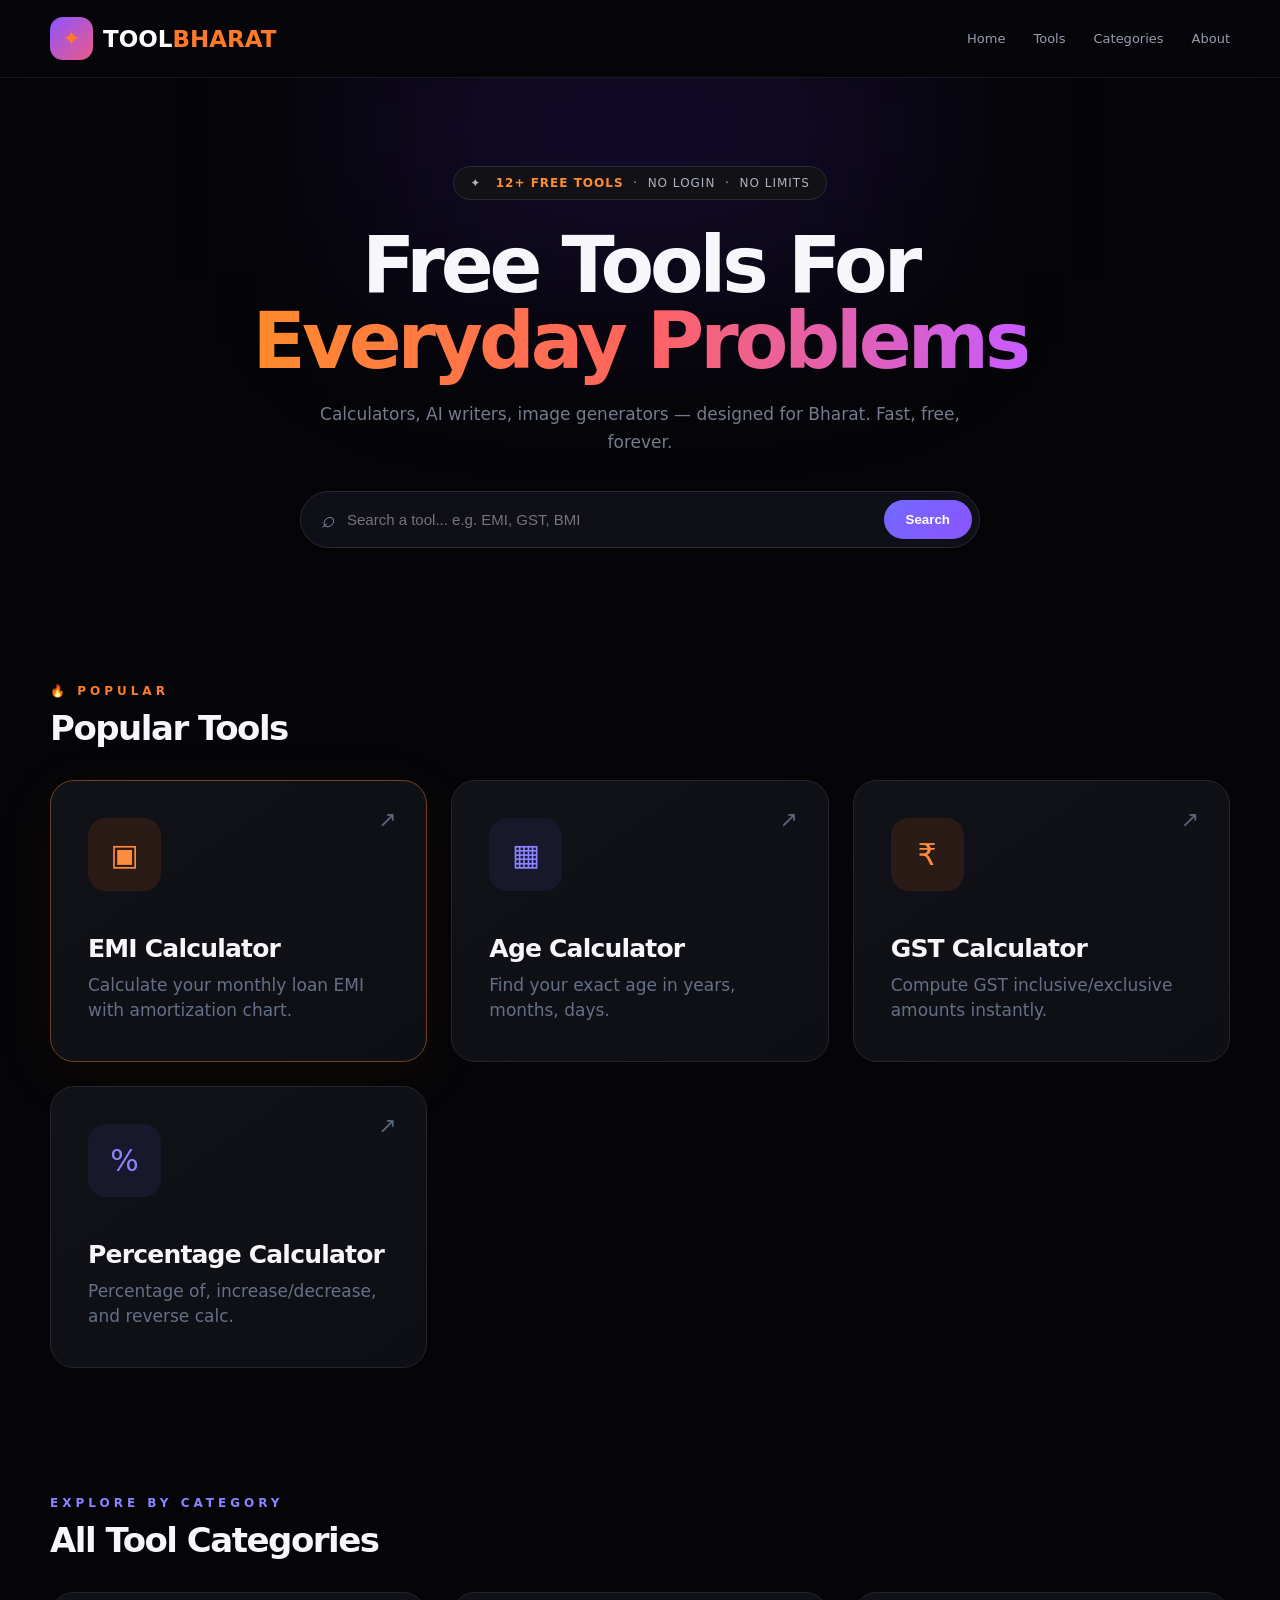
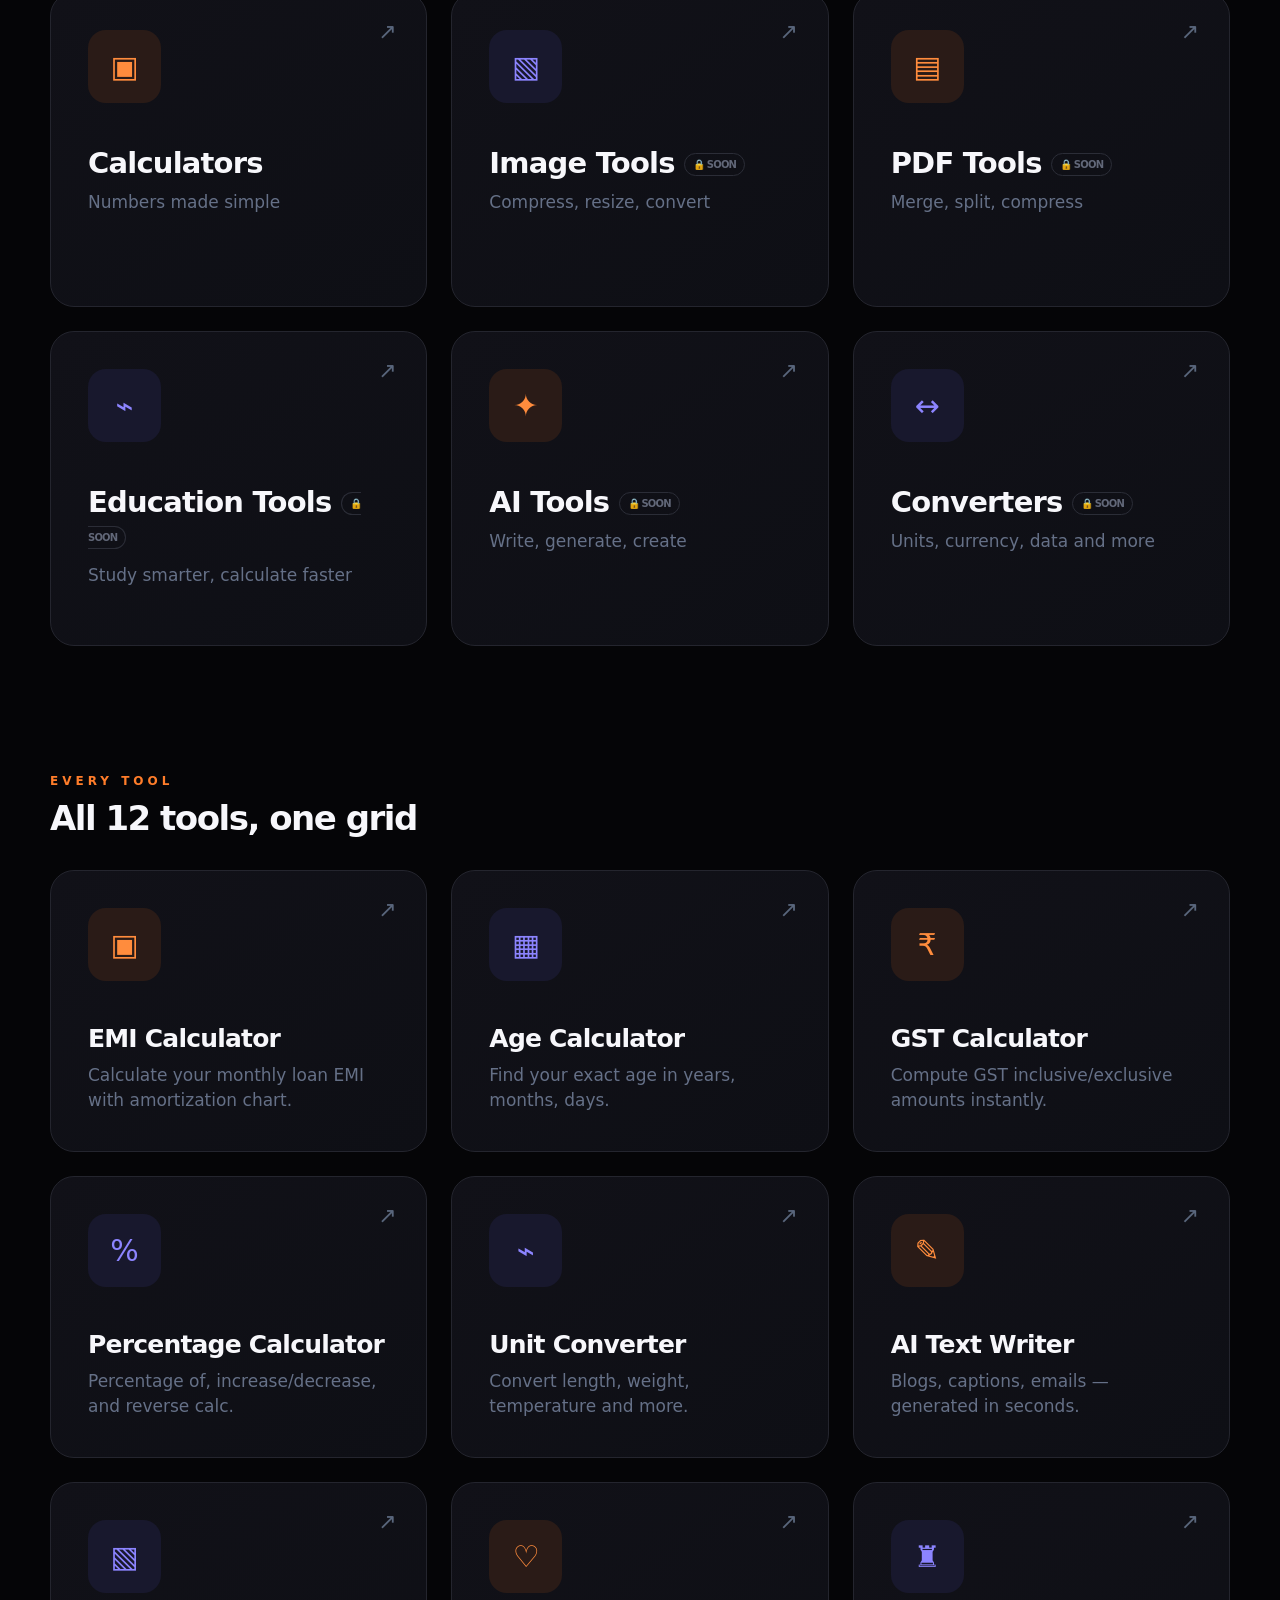
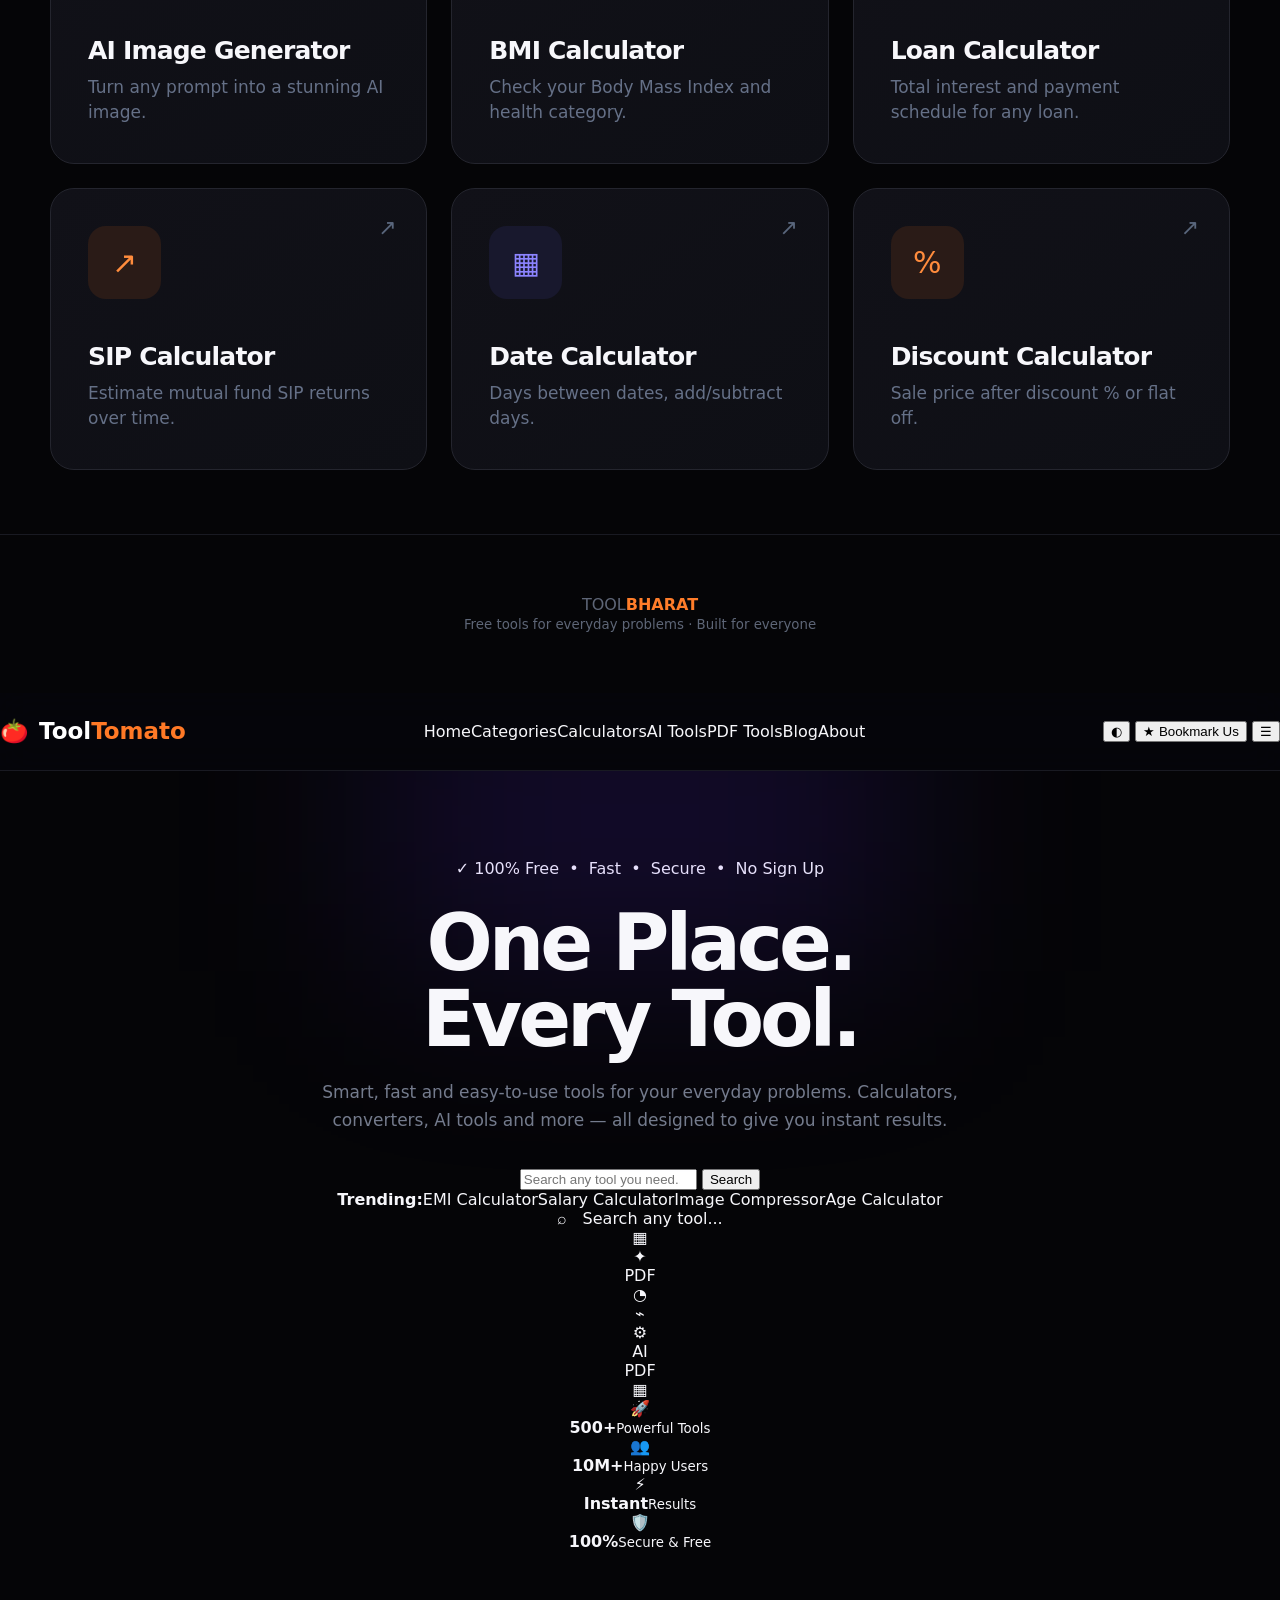
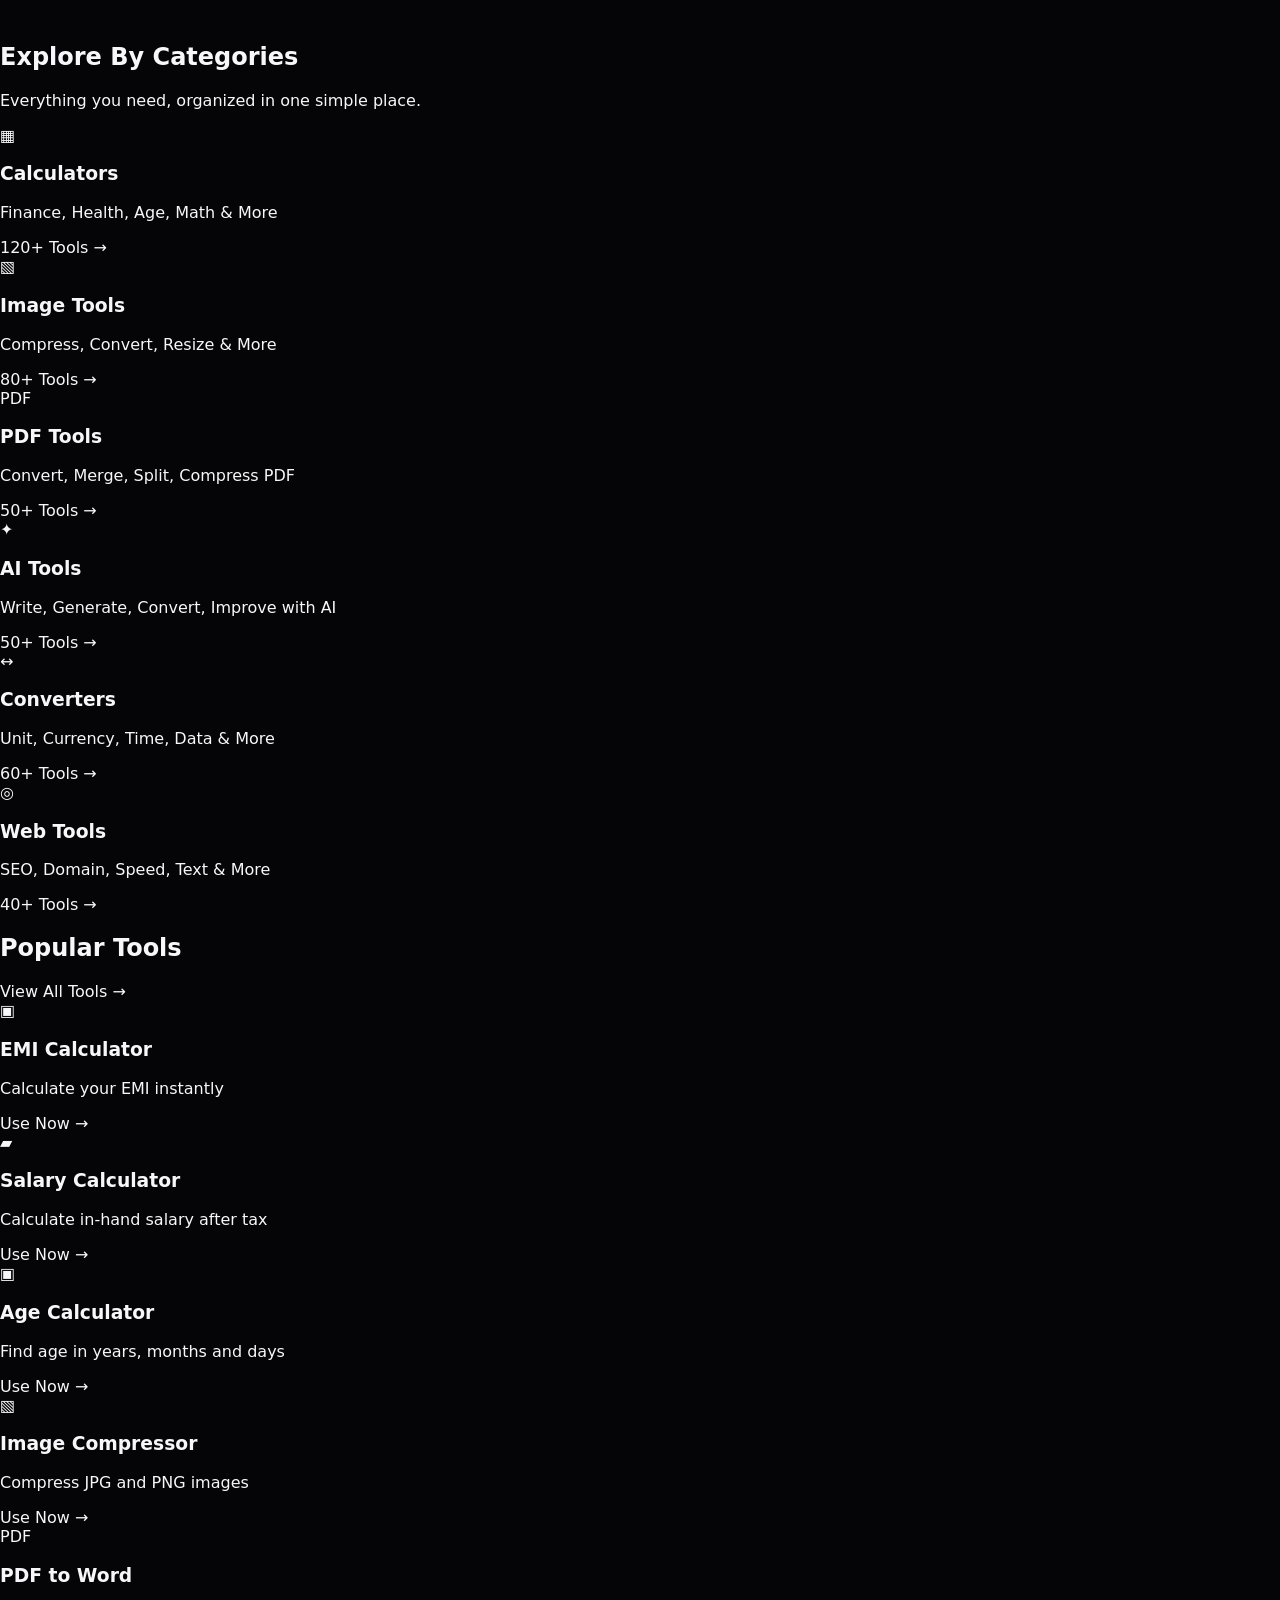
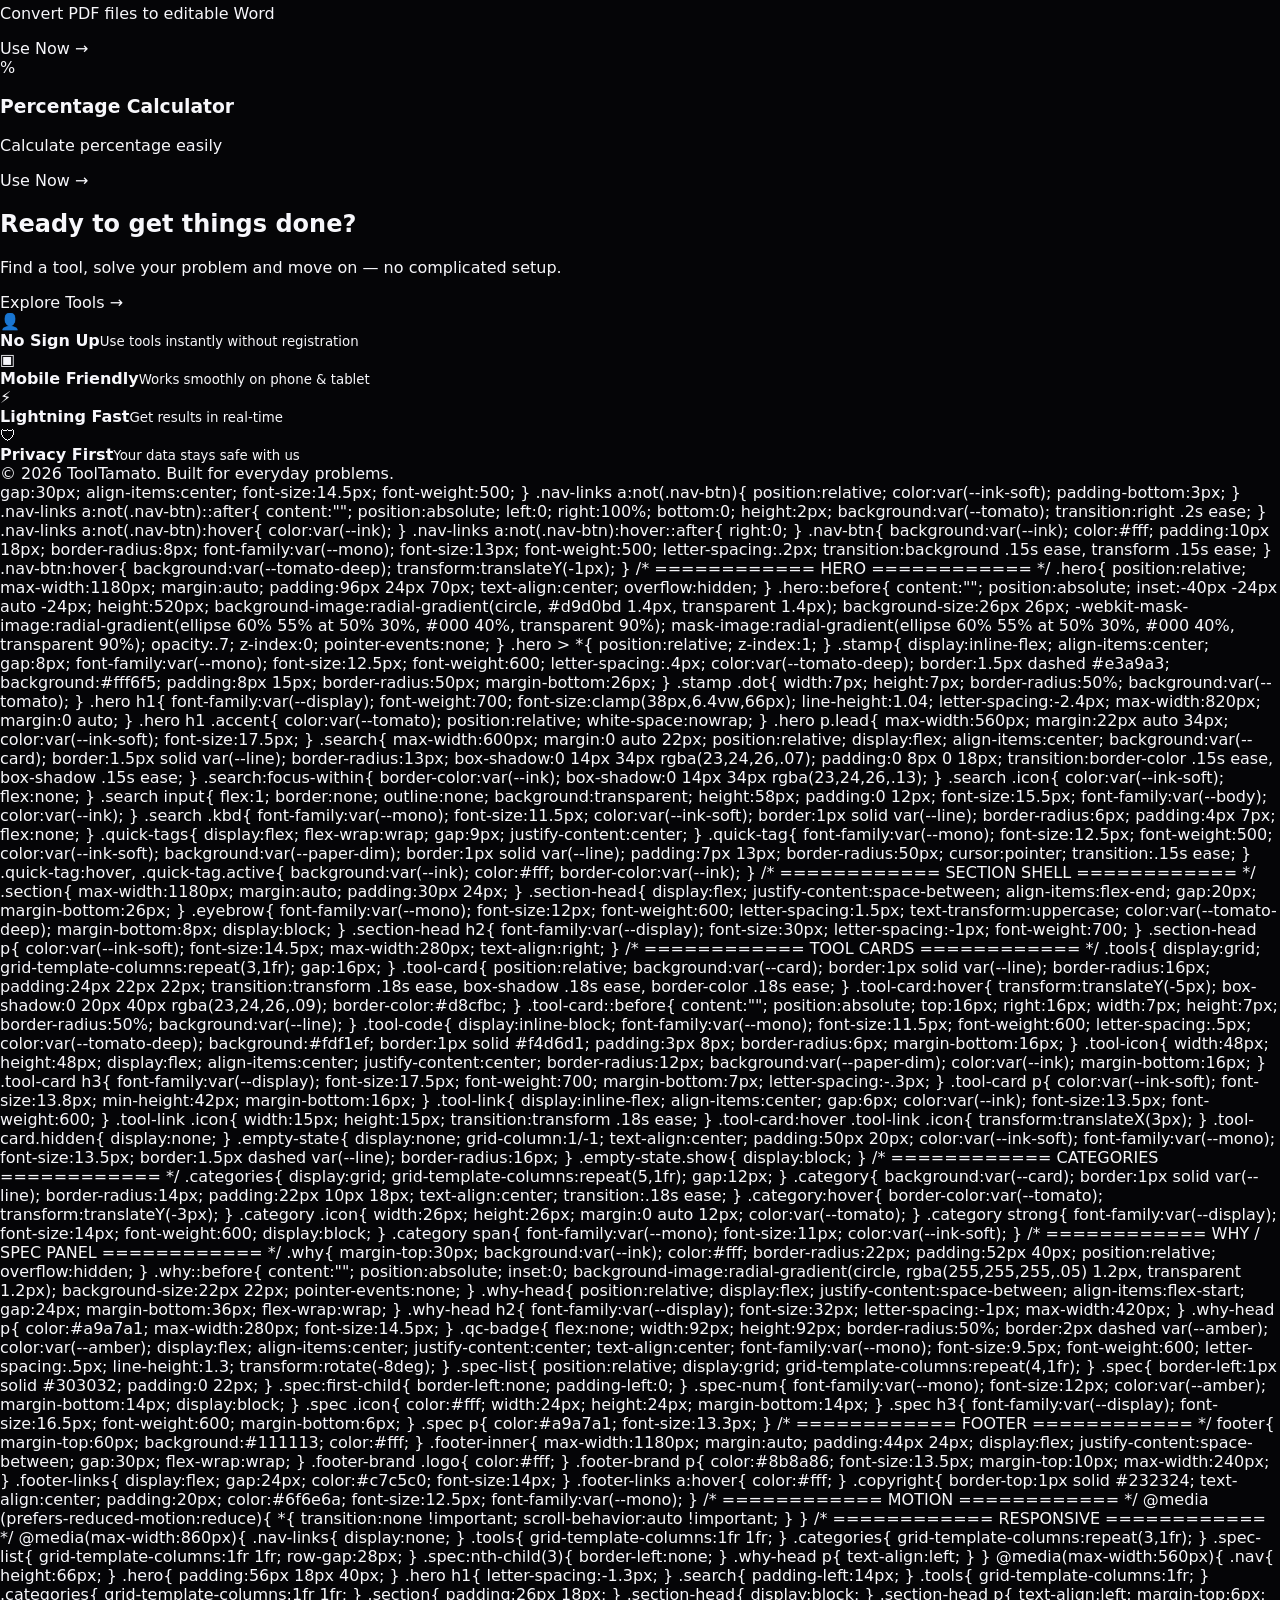
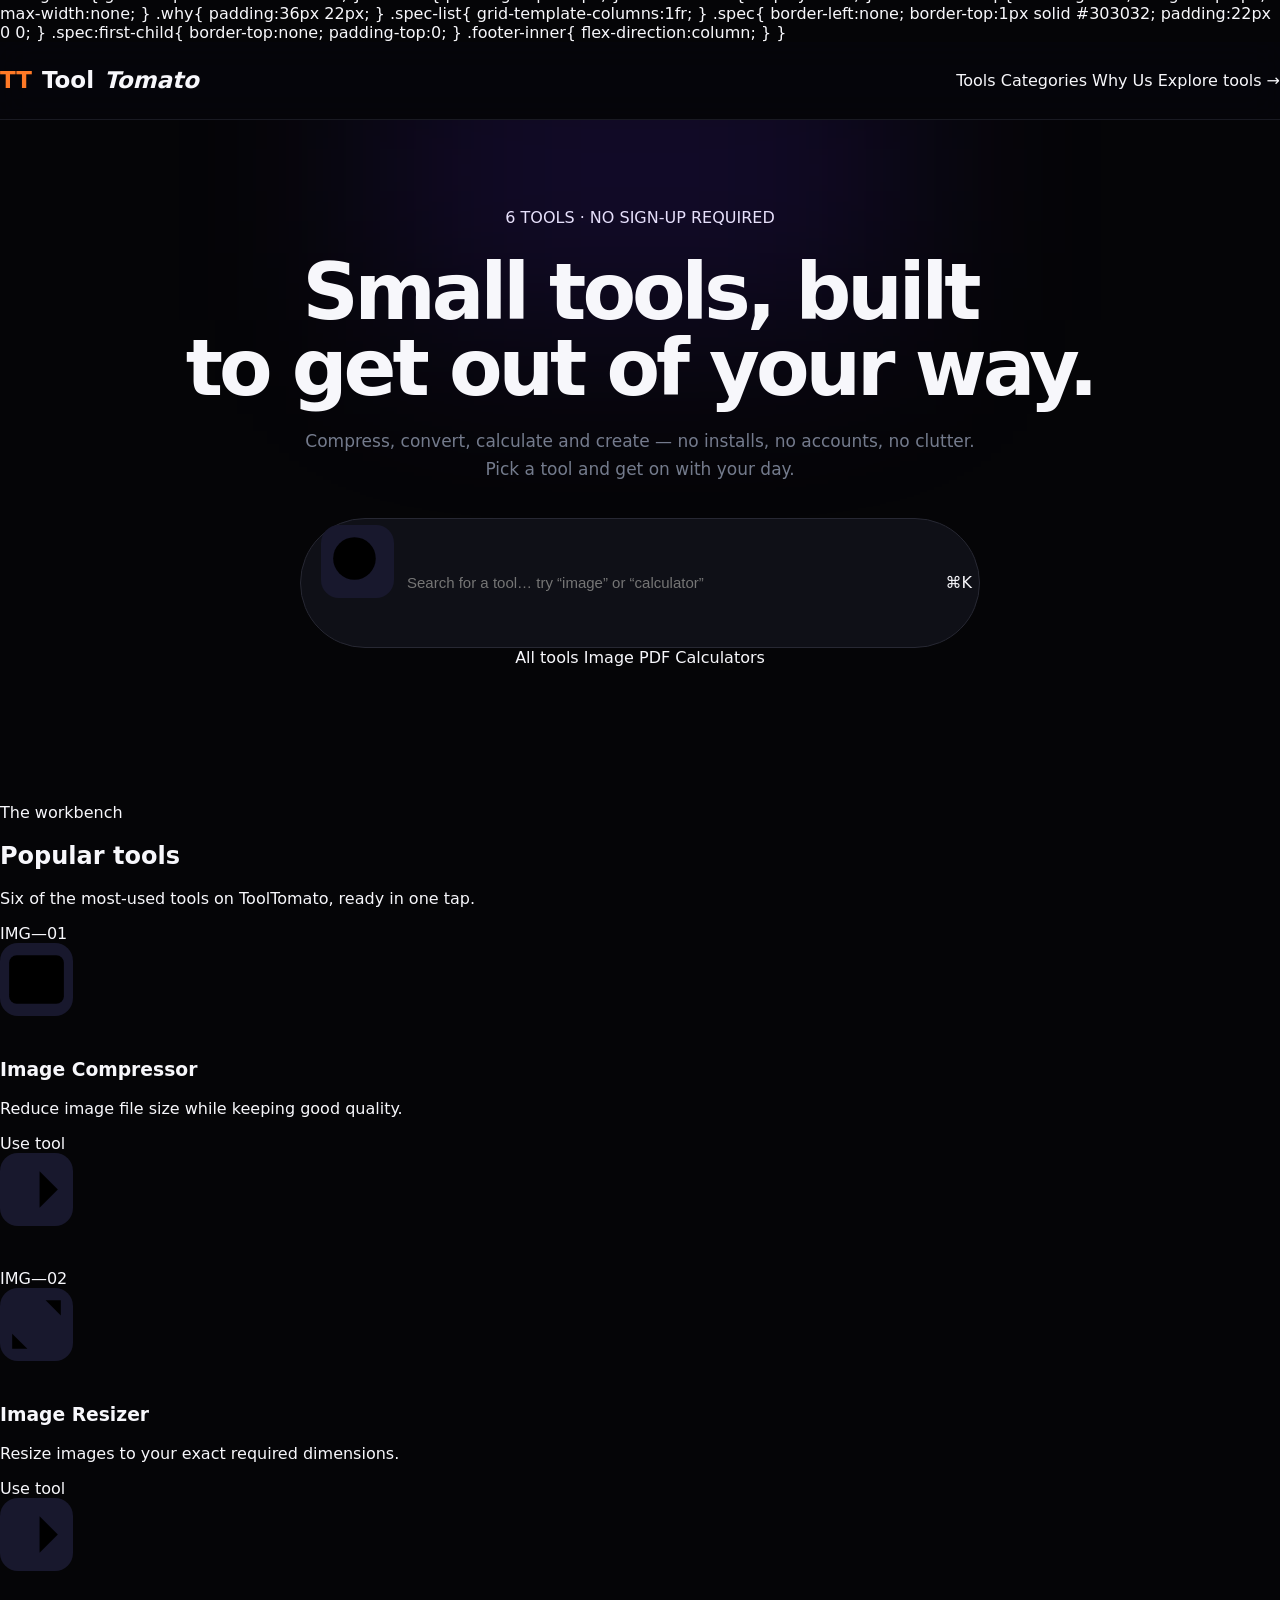
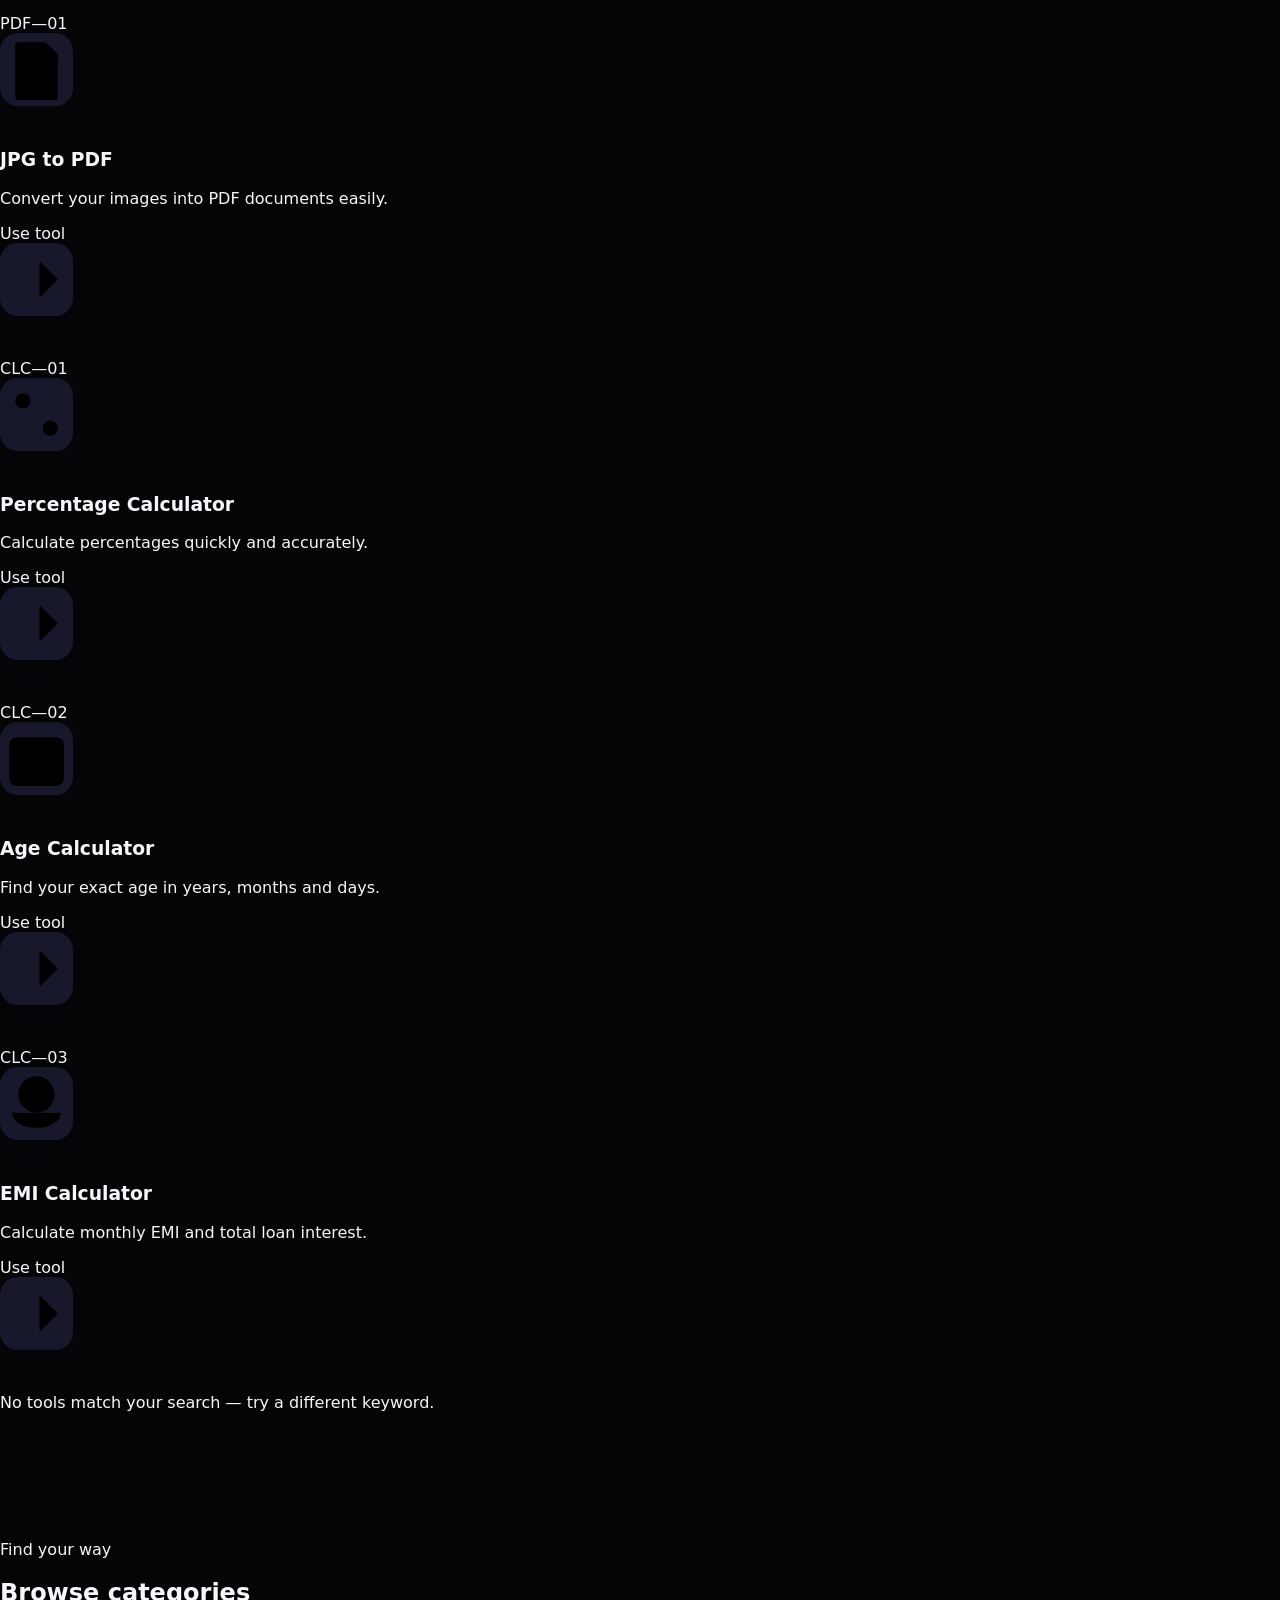
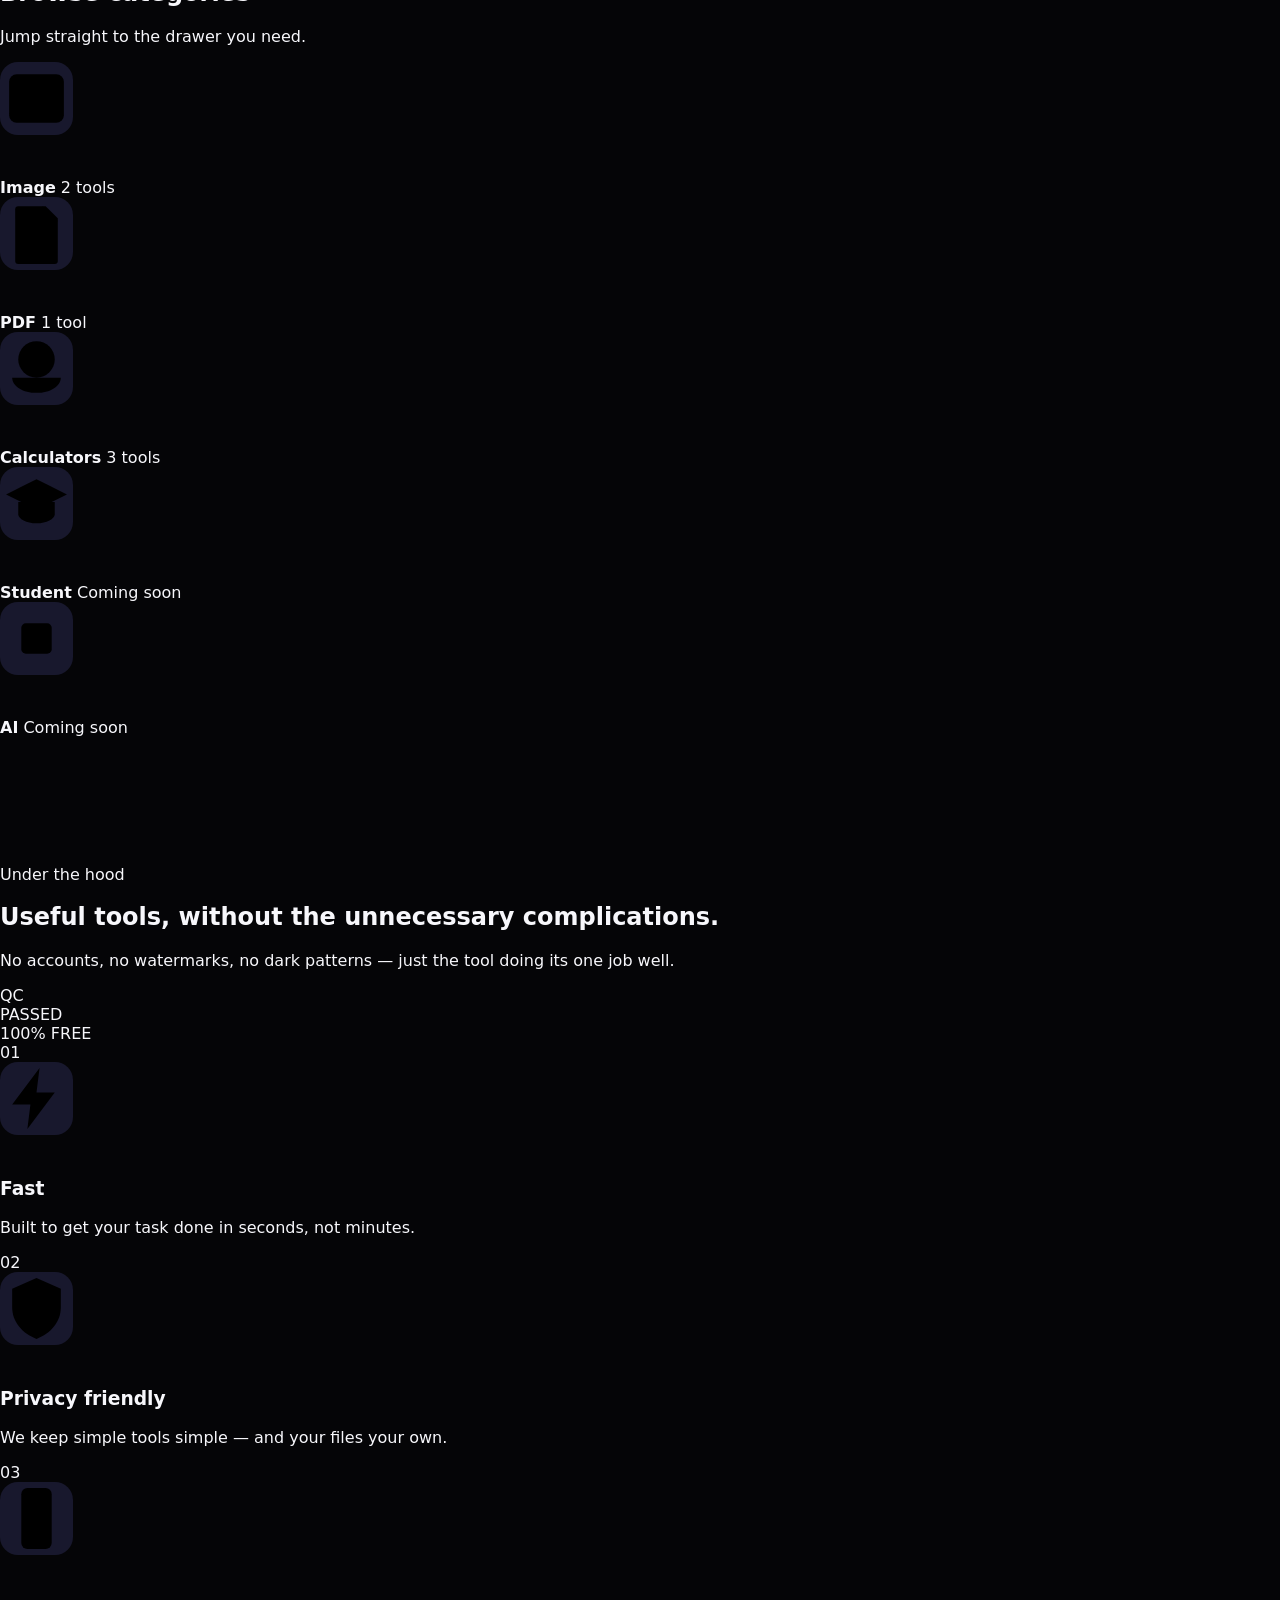
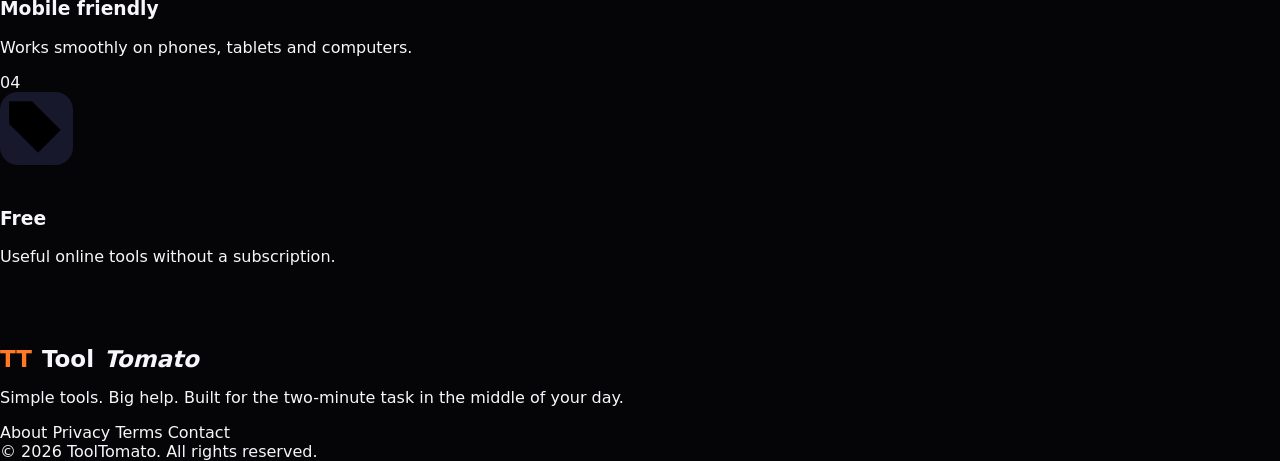
==== commit 5f5030e9: "Update index.html" ====
--- a/index.html
+++ b/index.html
@@ -1,115 +1,12 @@
-<!DOCTYPE html>
-<html lang="en">
-<head>
-<meta charset="UTF-8">
-<meta name="viewport" content="width=device-width, initial-scale=1.0">
-<meta name="description" content="ToolTamato — smart, fast and free online tools for everyday problems.">
-<title>ToolTamato — One Place. Every Tool.</title>
-<style>
-:root{
-  --bg:#ffffff;--surface:#ffffff;--text:#14213d;--muted:#667085;--line:#e9ecf5;
-  --primary:#6657f5;--primary2:#8d5cf6;--soft:#f4f2ff;--shadow:0 16px 45px rgba(35,39,80,.10);
-}
-*{box-sizing:border-box}
-html{scroll-behavior:smooth}
-body{margin:0;font-family:Inter,ui-sans-serif,system-ui,-apple-system,BlinkMacSystemFont,"Segoe UI",sans-serif;color:var(--text);background:var(--bg)}
-a{text-decoration:none;color:inherit}
-button,input{font:inherit}
-.container{width:min(1180px,92%);margin:auto}
-
-/* Header */
-header{position:sticky;top:0;z-index:50;background:rgba(255,255,255,.88);backdrop-filter:blur(16px);border-bottom:1px solid rgba(233,236,245,.8)}
-.nav{height:76px;display:flex;align-items:center;justify-content:space-between;gap:24px}
-.logo{display:flex;align-items:center;gap:10px;font-size:24px;font-weight:850;letter-spacing:-1px}
-.logo-mark{width:42px;height:42px;border-radius:13px;display:grid;place-items:center;background:linear-gradient(145deg,#ff5b5b,#d92727);box-shadow:0 7px 18px rgba(217,39,39,.22);font-size:25px}
-.logo span{color:#ef3737}.logo b{color:#17213b}
-.navlinks{display:flex;align-items:center;gap:28px;font-size:14px;font-weight:650;color:#30384e}
-.navlinks a:hover{color:var(--primary)}
-.nav-actions{display:flex;align-items:center;gap:10px}
-.icon-btn,.menu-btn{width:42px;height:42px;border:1px solid var(--line);background:white;border-radius:50%;cursor:pointer}
-.bookmark{border:0;background:linear-gradient(135deg,#6657f5,#7d54ef);color:white;border-radius:11px;padding:12px 16px;font-weight:750;cursor:pointer;box-shadow:0 9px 20px rgba(102,87,245,.22)}
-.menu-btn{display:none;border-radius:11px}
-
-/* Hero */
-.hero{position:relative;overflow:hidden;background:radial-gradient(circle at 80% 30%,#e7e1ff 0,#f5f4ff 28%,#fff 67%);padding:76px 0 48px}
-.hero:before{content:"";position:absolute;width:420px;height:420px;border-radius:50%;background:#d9d1ff;filter:blur(100px);opacity:.45;right:-120px;top:-100px}
-.hero-grid{position:relative;display:grid;grid-template-columns:1fr 1fr;align-items:center;gap:55px}
-.badge{display:inline-flex;padding:8px 13px;border:1px solid #e6e3fa;border-radius:999px;background:#fff;color:#5146c8;font-size:12px;font-weight:800;box-shadow:0 5px 20px rgba(50,45,100,.05)}
-h1{font-size:clamp(46px,6vw,74px);line-height:.98;letter-spacing:-4px;margin:22px 0 22px;font-weight:900}
-.gradient{background:linear-gradient(90deg,#6151ee,#9158ef);-webkit-background-clip:text;background-clip:text;color:transparent}
-.hero p{max-width:560px;color:var(--muted);font-size:17px;line-height:1.7;margin:0 0 28px}
-.searchbox{display:flex;max-width:610px;background:#fff;padding:7px;border:1px solid #e8e9f3;border-radius:15px;box-shadow:var(--shadow)}
-.searchbox input{min-width:0;flex:1;border:0;outline:0;padding:13px 14px;color:var(--text)}
-.searchbox button{border:0;border-radius:11px;background:linear-gradient(135deg,#6657f5,#7654ef);color:#fff;padding:0 27px;font-weight:800;cursor:pointer}
-.trending{display:flex;gap:8px;flex-wrap:wrap;align-items:center;margin-top:15px;font-size:12px;color:#667085}
-.trending b{color:#30384e}
-.chip{padding:7px 10px;background:#fff;border:1px solid var(--line);border-radius:999px}
-.hero-art{min-height:430px;position:relative;display:grid;place-items:center}
-.window{width:min(510px,100%);background:rgba(255,255,255,.92);border:1px solid #e4e6f3;border-radius:25px;box-shadow:0 30px 80px rgba(83,67,176,.20);padding:18px;transform:rotate(1deg)}
-.dots{display:flex;gap:6px;margin-bottom:15px}.dot{width:8px;height:8px;border-radius:50%;background:#d5d7e4}
-.fake-search{height:45px;border:1px solid #e9eaf4;border-radius:12px;display:flex;align-items:center;padding:0 14px;color:#9aa1b3;font-size:13px;margin-bottom:15px}
-.tool-grid{display:grid;grid-template-columns:repeat(3,1fr);gap:12px}
-.fake-card{height:105px;border-radius:16px;background:#f8f8fc;border:1px solid #ececf4;display:grid;place-items:center;position:relative}
-.fake-icon{width:48px;height:48px;border-radius:14px;display:grid;place-items:center;font-size:22px;background:#e8e5ff}
-.fake-card:nth-child(2) .fake-icon{background:#eee4ff}.fake-card:nth-child(3) .fake-icon{background:#ffe4e4}
-.floating{position:absolute;display:grid;place-items:center;width:65px;height:65px;border-radius:18px;background:#fff;box-shadow:var(--shadow);font-size:30px}
-.float-ai{right:-8px;top:28px;background:#8059f5;color:#fff}.float-pdf{right:15px;bottom:35px;background:#ff6d6d;color:#fff}.float-calc{left:5px;bottom:18px;background:#fff}
-
-/* Stats */
-.stats{margin-top:18px;background:#fff;border:1px solid var(--line);border-radius:20px;box-shadow:0 15px 45px rgba(30,35,70,.07);display:grid;grid-template-columns:repeat(4,1fr);padding:25px}
-.stat{display:flex;align-items:center;justify-content:center;gap:13px;border-right:1px solid var(--line)}
-.stat:last-child{border-right:0}
-.stat-icon{width:42px;height:42px;border-radius:50%;display:grid;place-items:center;background:#eeeaff;font-size:19px}
-.stat strong{display:block;font-size:21px}.stat small{color:var(--muted);font-size:12px}
-
-/* Sections */
-section{padding:76px 0}
-.section-title{text-align:center;margin-bottom:36px}
-.section-title h2{font-size:34px;letter-spacing:-1.5px;margin:0 0 9px}
-.section-title h2 span{color:var(--primary)}
-.section-title p{margin:0;color:var(--muted)}
-.categories{display:grid;grid-template-columns:repeat(6,1fr);gap:15px}
-.category,.tool-card{background:#fff;border:1px solid var(--line);border-radius:17px;padding:20px;transition:.25s;box-shadow:0 7px 25px rgba(30,35,70,.035)}
-.category:hover,.tool-card:hover{transform:translateY(-5px);box-shadow:0 17px 40px rgba(30,35,70,.10);border-color:#dcd9ff}
-.cat-icon{width:50px;height:50px;border-radius:14px;display:grid;place-items:center;font-size:23px;margin-bottom:16px;background:#ece9ff}
-.category:nth-child(2) .cat-icon{background:#e5f8e9}.category:nth-child(3) .cat-icon{background:#ffe8e8}
-.category:nth-child(4) .cat-icon{background:#eee6ff}.category:nth-child(5) .cat-icon{background:#fff0d9}.category:nth-child(6) .cat-icon{background:#e6efff}
-.category h3{margin:0 0 8px;font-size:15px}.category p{margin:0;color:var(--muted);font-size:11px;line-height:1.5}.category a{display:block;margin-top:15px;color:var(--primary);font-size:12px;font-weight:800}
-.tools-head{display:flex;justify-content:space-between;align-items:end;margin-bottom:24px}.tools-head h2{margin:0;font-size:30px}.view-all{color:var(--primary);font-weight:800;font-size:13px}
-.tool-grid-list{display:grid;grid-template-columns:repeat(6,1fr);gap:15px}
-.tool-card{text-align:center;padding:23px 15px}.tool-card .cat-icon{margin:0 auto 15px;width:46px;height:46px}.tool-card h3{font-size:14px;margin:0 0 8px}.tool-card p{font-size:11px;line-height:1.5;color:var(--muted);min-height:34px}.use{display:inline-block;margin-top:11px;color:var(--primary);font-size:12px;font-weight:850}
-
-/* CTA */
-.cta{padding:0 0 80px}.cta-box{border-radius:28px;padding:52px;text-align:center;background:linear-gradient(135deg,#f0edff,#f9f8ff);border:1px solid #e5e0ff}
-.cta-box h2{font-size:38px;letter-spacing:-1.5px;margin:0 0 12px}.cta-box p{color:var(--muted);margin:0 0 23px}.cta-btn{display:inline-block;background:#6657f5;color:#fff;padding:13px 22px;border-radius:11px;font-weight:800}
-
-/* Footer */
-footer{background:linear-gradient(135deg,#6159ec,#7668f5);color:#fff;padding:34px 0}
-.footer-grid{display:grid;grid-template-columns:repeat(4,1fr);gap:20px}.foot-item{display:flex;gap:13px;align-items:center}.foot-icon{width:42px;height:42px;border-radius:11px;background:rgba(255,255,255,.95);color:#6559ef;display:grid;place-items:center}.foot-item strong{display:block;font-size:13px}.foot-item small{opacity:.85;font-size:11px;line-height:1.4}
-.copyright{text-align:center;margin-top:30px;padding-top:20px;border-top:1px solid rgba(255,255,255,.18);font-size:12px;opacity:.8}
-
-/* Toast */
-.toast{position:fixed;bottom:25px;left:50%;transform:translate(-50%,20px);opacity:0;pointer-events:none;background:#151b31;color:white;padding:12px 17px;border-radius:12px;font-size:13px;transition:.3s;z-index:100}
-.toast.show{opacity:1;transform:translate(-50%,0)}
-
-/* Responsive */
-@media(max-width:1050px){
-  .navlinks{gap:16px}.categories{grid-template-columns:repeat(3,1fr)}.tool-grid-list{grid-template-columns:repeat(3,1fr)}
-}
-@media(max-width:800px){
-  .navlinks{display:none}.menu-btn{display:block}.hero{padding-top:48px}.hero-grid{grid-template-columns:1fr;gap:35px}.hero-art{min-height:330px}.stats{grid-template-columns:repeat(2,1fr);gap:18px}.stat{border-right:0}.categories{grid-template-columns:repeat(2,1fr)}
-}
-@media(max-width:520px){
-  .nav{height:68px}.logo{font-size:20px}.logo-mark{width:36px;height:36px}.bookmark{display:none}
-  h1{font-size:47px;letter-spacing:-2.8px}.hero p{font-size:15px}.searchbox button{padding:0 17px}
-  .stats{padding:18px}.stat strong{font-size:17px}.stat small{font-size:10px}
-  section{padding:55px 0}.section-title h2{font-size:28px}.categories,.tool-grid-list{grid-template-columns:1fr 1fr}
-  .tools-head h2{font-size:25px}.cta-box{padding:35px 20px}.cta-box h2{font-size:29px}.footer-grid{grid-template-columns:1fr 1fr}
-  .window{padding:12px}.fake-card{height:78px}.fake-icon{width:38px;height:38px}.floating{width:50px;height:50px;font-size:22px}
-}
-</style>
-</head>
-<body>
+<!doctype html><html lang="en"><head><meta charset="utf-8"><meta name="viewport" content="width=device-width,initial-scale=1"><meta name="theme-color" content="#050507"><title>ToolTomato — Free Tools For Everyday Problems</title><style>
+:root{--bg:#050507;--card:#101017;--text:#f7f7fb;--muted:#687086;--line:#24252e;--p:#7770ff;--o:#ff822b}*{box-sizing:border-box}html{scroll-behavior:smooth}body{margin:0;background:var(--bg);color:var(--text);font-family:Inter,system-ui,sans-serif}a{text-decoration:none;color:inherit}.wrap{width:min(1180px,calc(100% - 48px));margin:auto}header{height:78px;border-bottom:1px solid #191a22;background:#07070bd9;backdrop-filter:blur(16px);position:sticky;top:0;z-index:5}.nav{height:100%;display:flex;align-items:center;justify-content:space-between}.logo{display:flex;align-items:center;gap:10px;font-size:23px;font-weight:900}.mark{width:43px;height:43px;border-radius:13px;display:grid;place-items:center;background:linear-gradient(135deg,#8c55ff,#ed5988);font-size:22px}.logo b{color:#fff}.logo span{color:#ff7926}.links{display:flex;gap:28px;color:#969dad;font-size:13px}.links a:hover{color:#fff}.hero{text-align:center;padding:88px 0 72px;position:relative;overflow:hidden}.hero:before{content:"";position:absolute;width:520px;height:300px;background:#6630ff25;filter:blur(100px);top:-100px;left:50%;transform:translateX(-50%)}.pill{position:relative;display:inline-block;border:1px solid #2a2a31;background:#111116;border-radius:99px;padding:9px 16px;color:#aeb2c0;font-size:12px;letter-spacing:1px}.pill b{color:#ff8b32}h1{position:relative;font-size:clamp(46px,7vw,78px);line-height:.98;letter-spacing:-4px;margin:27px 0 20px}.grad{background:linear-gradient(90deg,#ff8b2c,#ff635f,#c85cff);-webkit-background-clip:text;background-clip:text;color:transparent}.hero p{position:relative;color:#747b8d;max-width:700px;margin:0 auto 35px;font-size:17px;line-height:1.65}.search{position:relative;max-width:680px;margin:auto;display:flex;align-items:center;background:#0f1017;border:1px solid #272833;border-radius:99px;padding:6px 7px 6px 20px}.search i{font-size:22px;color:#7f8799}.search input{flex:1;min-width:0;background:none;border:0;outline:0;color:#fff;padding:13px;font-size:15px}.search button{border:0;border-radius:99px;background:linear-gradient(135deg,#7169ff,#8b55ff);color:#fff;padding:12px 22px;font-weight:800}.section{padding:64px 0}.kicker{color:#8a83ff;letter-spacing:4px;font-size:12px;font-weight:900}.orange{color:#ff7d2a}.title{font-size:34px;letter-spacing:-1.5px;margin:10px 0 32px}.grid{display:grid;grid-template-columns:repeat(3,1fr);gap:24px}.card{min-height:270px;background:linear-gradient(145deg,#111118,#0e0f15);border:1px solid #24252e;border-radius:24px;padding:37px;position:relative;transition:.25s}.card:hover{transform:translateY(-5px);border-color:#454755;box-shadow:0 25px 70px #0008}.card:after{content:"↗";position:absolute;right:30px;top:26px;color:#59667c;font-size:22px}.icon{width:73px;height:73px;border-radius:18px;display:grid;place-items:center;font-size:30px;color:#8c84ff;background:#18182d;margin-bottom:43px}.oi{color:#ff8c3d;background:#2a1b17}.card h3{font-size:25px;letter-spacing:-.8px;margin:0 0 10px}.card p{font-size:17px;line-height:1.5;color:#657087;margin:0}.featured{border-color:#70411f;box-shadow:0 15px 60px #8c3d1115}.category .card{min-height:315px}.category .card h3{font-size:29px}.soon{font-size:10px;color:#626879;border:1px solid #2b2d37;border-radius:99px;padding:5px 8px;vertical-align:middle}.footer{border-top:1px solid #191a22;text-align:center;padding:60px 0;color:#5e6677}.footer b{color:#ff7d2a}.toast{position:fixed;bottom:24px;left:50%;transform:translate(-50%,20px);opacity:0;background:#fff;color:#111;padding:12px 18px;border-radius:12px;font-weight:800;font-size:13px;transition:.25s}.toast.show{opacity:1;transform:translate(-50%,0)}@media(max-width:800px){.wrap{width:calc(100% - 50px)}.links{display:none}.hero{padding:70px 0 50px}h1{font-size:48px;letter-spacing:-2.8px}.hero p{font-size:15px}.search button{display:none}.grid{grid-template-columns:1fr}.card{min-height:270px}.category .card{min-height:300px}.section{padding:55px 0}}@media(max-width:480px){header{height:68px}.logo{font-size:21px}.mark{width:39px;height:39px}.hero{padding-top:65px}.pill{font-size:10px}h1{font-size:45px}.title{font-size:30px}.card{border-radius:23px}}
+</style></head><body>
+<header><div class="wrap nav"><a class="logo" href="#"><span class="mark">✦</span><b>TOOL<span>BHARAT</span></b></a><nav class="links"><a href="#home">Home</a><a href="#tools">Tools</a><a href="#categories">Categories</a><a href="#about">About</a></nav></div></header>
+<main id="home"><section class="hero"><div class="wrap"><div class="pill">✦ &nbsp; <b>12+ FREE TOOLS</b> &nbsp;·&nbsp; NO LOGIN &nbsp;·&nbsp; NO LIMITS</div><h1>Free Tools For<br><span class="grad">Everyday Problems</span></h1><p>Calculators, AI writers, image generators — designed for Bharat. Fast, free, forever.</p><div class="search"><i>⌕</i><input id="q" placeholder="Search a tool... e.g. EMI, GST, BMI"><button onclick="go()">Search</button></div></div></section>
+<section class="section" id="tools"><div class="wrap"><div class="kicker orange">🔥 POPULAR</div><h2 class="title">Popular Tools</h2><div class="grid"><article class="card featured" data-n="emi"><div class="icon oi">▣</div><h3>EMI Calculator</h3><p>Calculate your monthly loan EMI with amortization chart.</p></article><article class="card" data-n="age"><div class="icon">▦</div><h3>Age Calculator</h3><p>Find your exact age in years, months, days.</p></article><article class="card" data-n="gst"><div class="icon oi">₹</div><h3>GST Calculator</h3><p>Compute GST inclusive/exclusive amounts instantly.</p></article><article class="card" data-n="percentage"><div class="icon">%</div><h3>Percentage Calculator</h3><p>Percentage of, increase/decrease, and reverse calc.</p></article></div></div></section>
+<section class="section" id="categories"><div class="wrap"><div class="kicker">EXPLORE BY CATEGORY</div><h2 class="title">All Tool Categories</h2><div class="grid category"><article class="card"><div class="icon oi">▣</div><h3>Calculators</h3><p>Numbers made simple</p></article><article class="card"><div class="icon">▧</div><h3>Image Tools <small class="soon">🔒 SOON</small></h3><p>Compress, resize, convert</p></article><article class="card"><div class="icon oi">▤</div><h3>PDF Tools <small class="soon">🔒 SOON</small></h3><p>Merge, split, compress</p></article><article class="card"><div class="icon">⌁</div><h3>Education Tools <small class="soon">🔒 SOON</small></h3><p>Study smarter, calculate faster</p></article><article class="card"><div class="icon oi">✦</div><h3>AI Tools <small class="soon">🔒 SOON</small></h3><p>Write, generate, create</p></article><article class="card"><div class="icon">↔</div><h3>Converters <small class="soon">🔒 SOON</small></h3><p>Units, currency, data and more</p></article></div></div></section>
+<section class="section" id="all"><div class="wrap"><div class="kicker orange">EVERY TOOL</div><h2 class="title">All 12 tools, one grid</h2><div class="grid" id="allgrid"><article class="card" data-n="emi"><div class="icon oi">▣</div><h3>EMI Calculator</h3><p>Calculate your monthly loan EMI with amortization chart.</p></article><article class="card" data-n="age"><div class="icon">▦</div><h3>Age Calculator</h3><p>Find your exact age in years, months, days.</p></article><article class="card" data-n="gst"><div class="icon oi">₹</div><h3>GST Calculator</h3><p>Compute GST inclusive/exclusive amounts instantly.</p></article><article class="card" data-n="percentage"><div class="icon">%</div><h3>Percentage Calculator</h3><p>Percentage of, increase/decrease, and reverse calc.</p></article><article class="card" data-n="unit"><div class="icon">⌁</div><h3>Unit Converter</h3><p>Convert length, weight, temperature and more.</p></article><article class="card" data-n="ai text"><div class="icon oi">✎</div><h3>AI Text Writer</h3><p>Blogs, captions, emails — generated in seconds.</p></article><article class="card" data-n="ai image"><div class="icon">▧</div><h3>AI Image Generator</h3><p>Turn any prompt into a stunning AI image.</p></article><article class="card" data-n="bmi"><div class="icon oi">♡</div><h3>BMI Calculator</h3><p>Check your Body Mass Index and health category.</p></article><article class="card" data-n="loan"><div class="icon">♜</div><h3>Loan Calculator</h3><p>Total interest and payment schedule for any loan.</p></article><article class="card" data-n="sip"><div class="icon oi">↗</div><h3>SIP Calculator</h3><p>Estimate mutual fund SIP returns over time.</p></article><article class="card" data-n="date"><div class="icon">▦</div><h3>Date Calculator</h3><p>Days between dates, add/subtract days.</p></article><article class="card" data-n="discount"><div class="icon oi">%</div><h3>Discount Calculator</h3><p>Sale price after discount % or flat off.</p></article></div></div></section></main>
+<footer class="footer" id="about">TOOL<b>BHARAT</b><br><small>Free tools for everyday problems · Built for everyone</small></footer><div class="toast" id="toast"></div><script>function toast(x){let t=document.getElementById('toast');t.textContent=x;t.classList.add('show');clearTimeout(window.x);window.x=setTimeout(()=>t.classList.remove('show'),2200)}function go(){let q=document.getElementById('q').value.toLowerCase().trim();if(!q){toast('Type EMI, GST, BMI or another tool');return}let a=[...document.querySelectorAll('#allgrid .card')],f=a.find(x=>(x.dataset.n||'').includes(q));document.getElementById('all').scrollIntoView({behavior:'smooth'});setTimeout(()=>{a.forEach(x=>x.style.outline='');if(f){f.style.outline='2px solid #ff7d2a';toast('Found: '+f.querySelector('h3').textContent)}else toast('No matching tool yet')},500)}</script></body></html>
 
 <header>
   <div class="container nav">
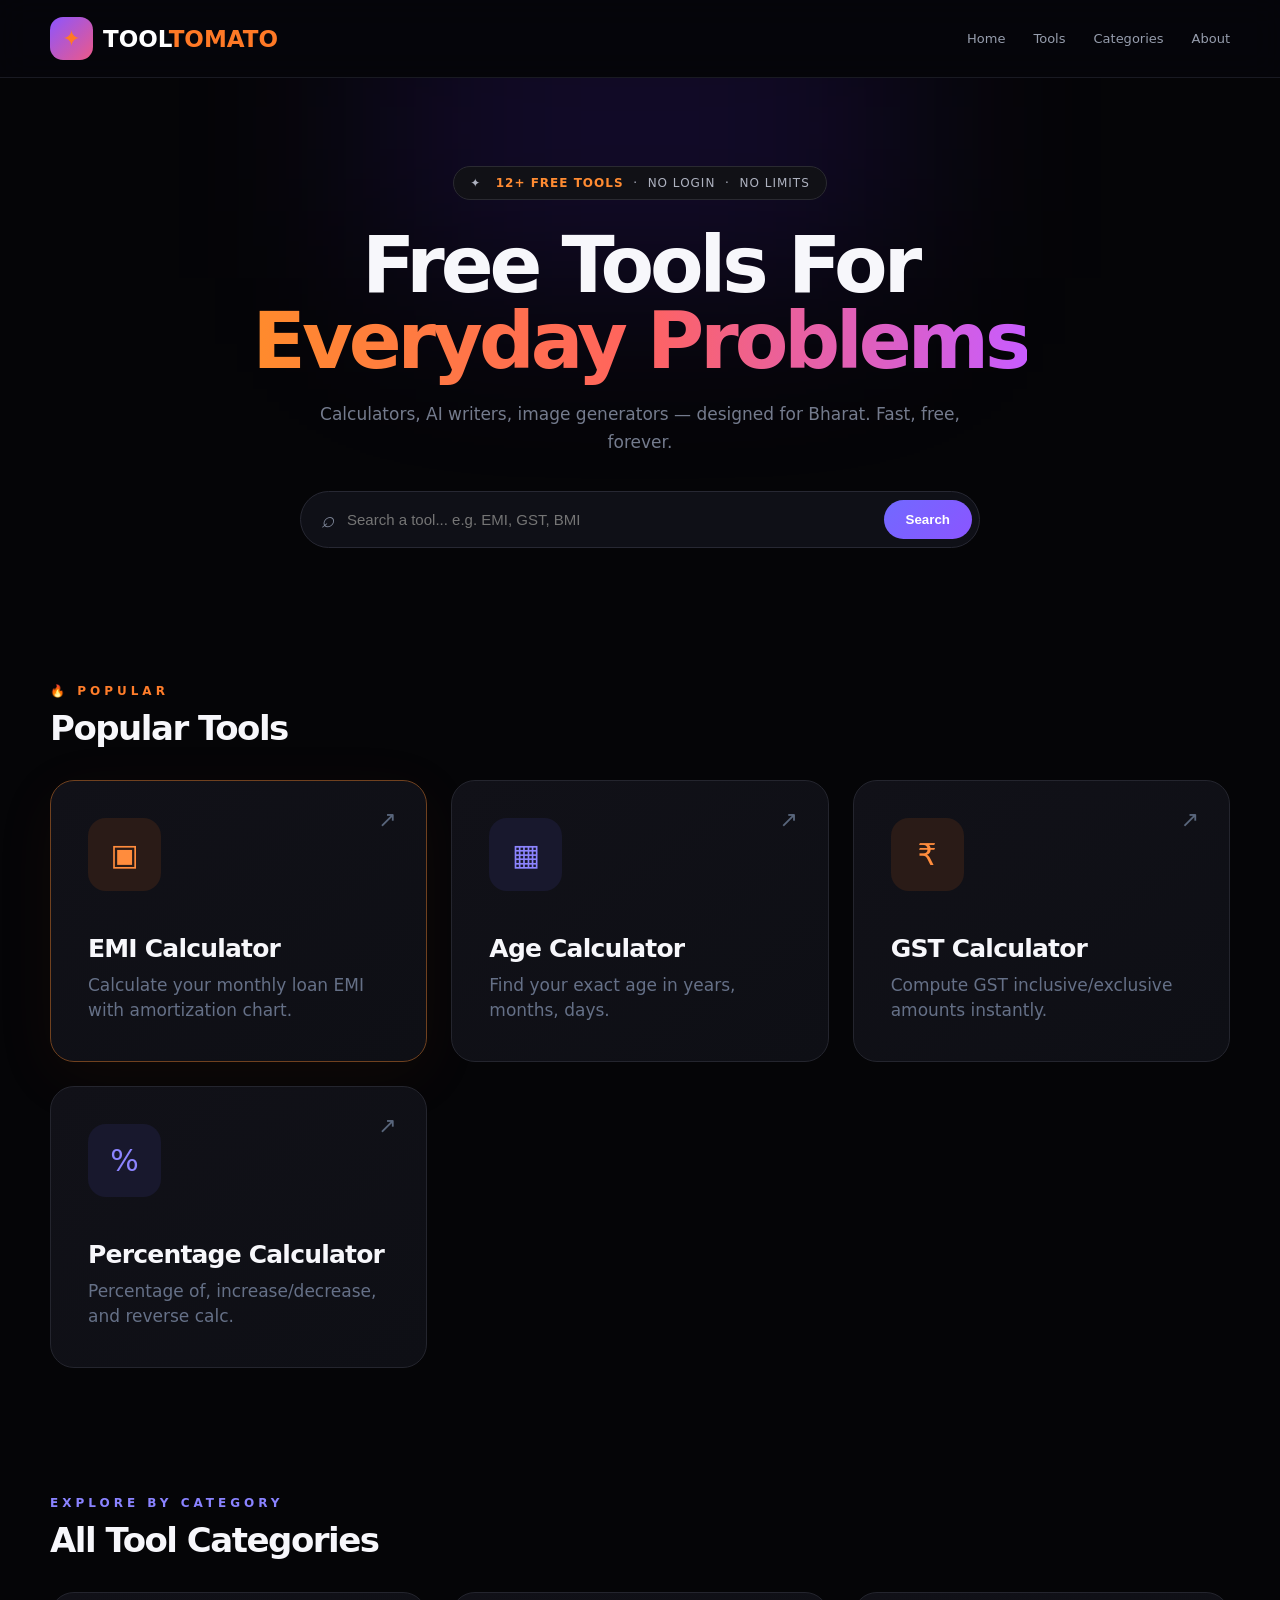
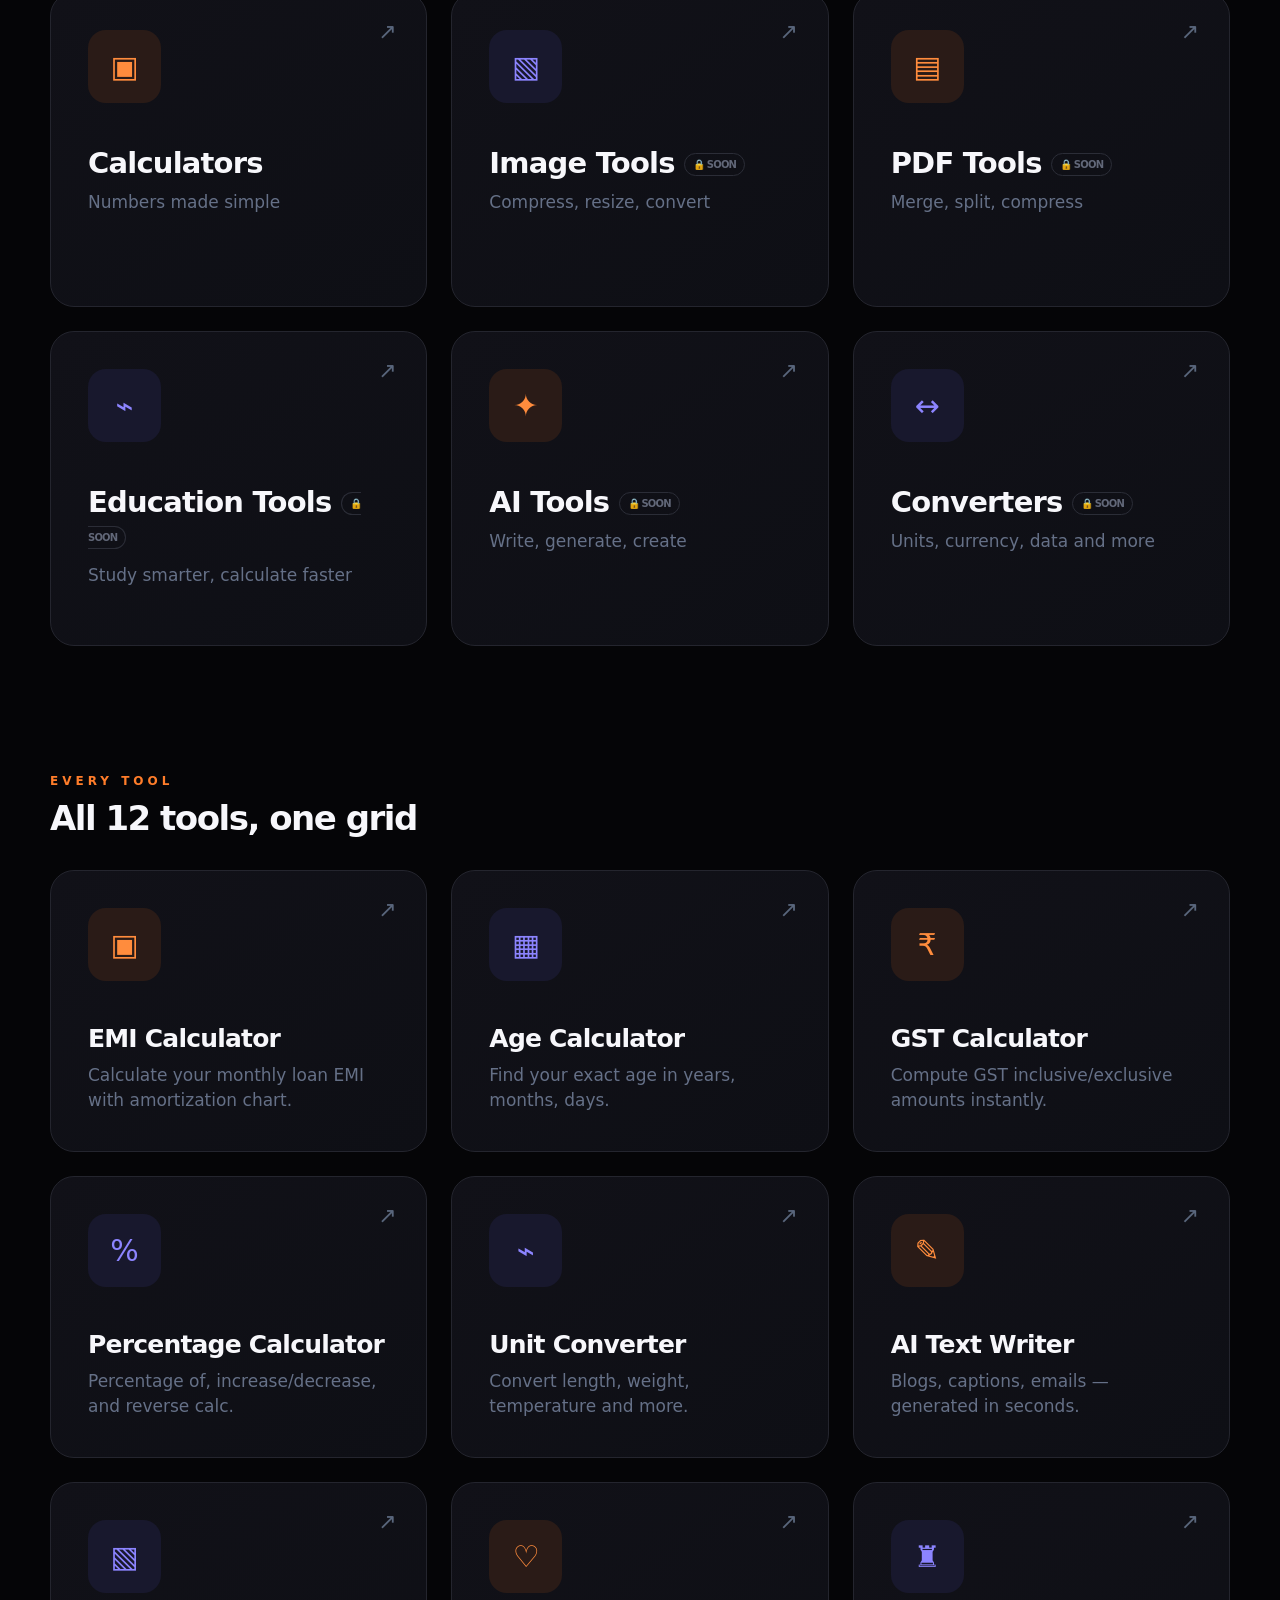
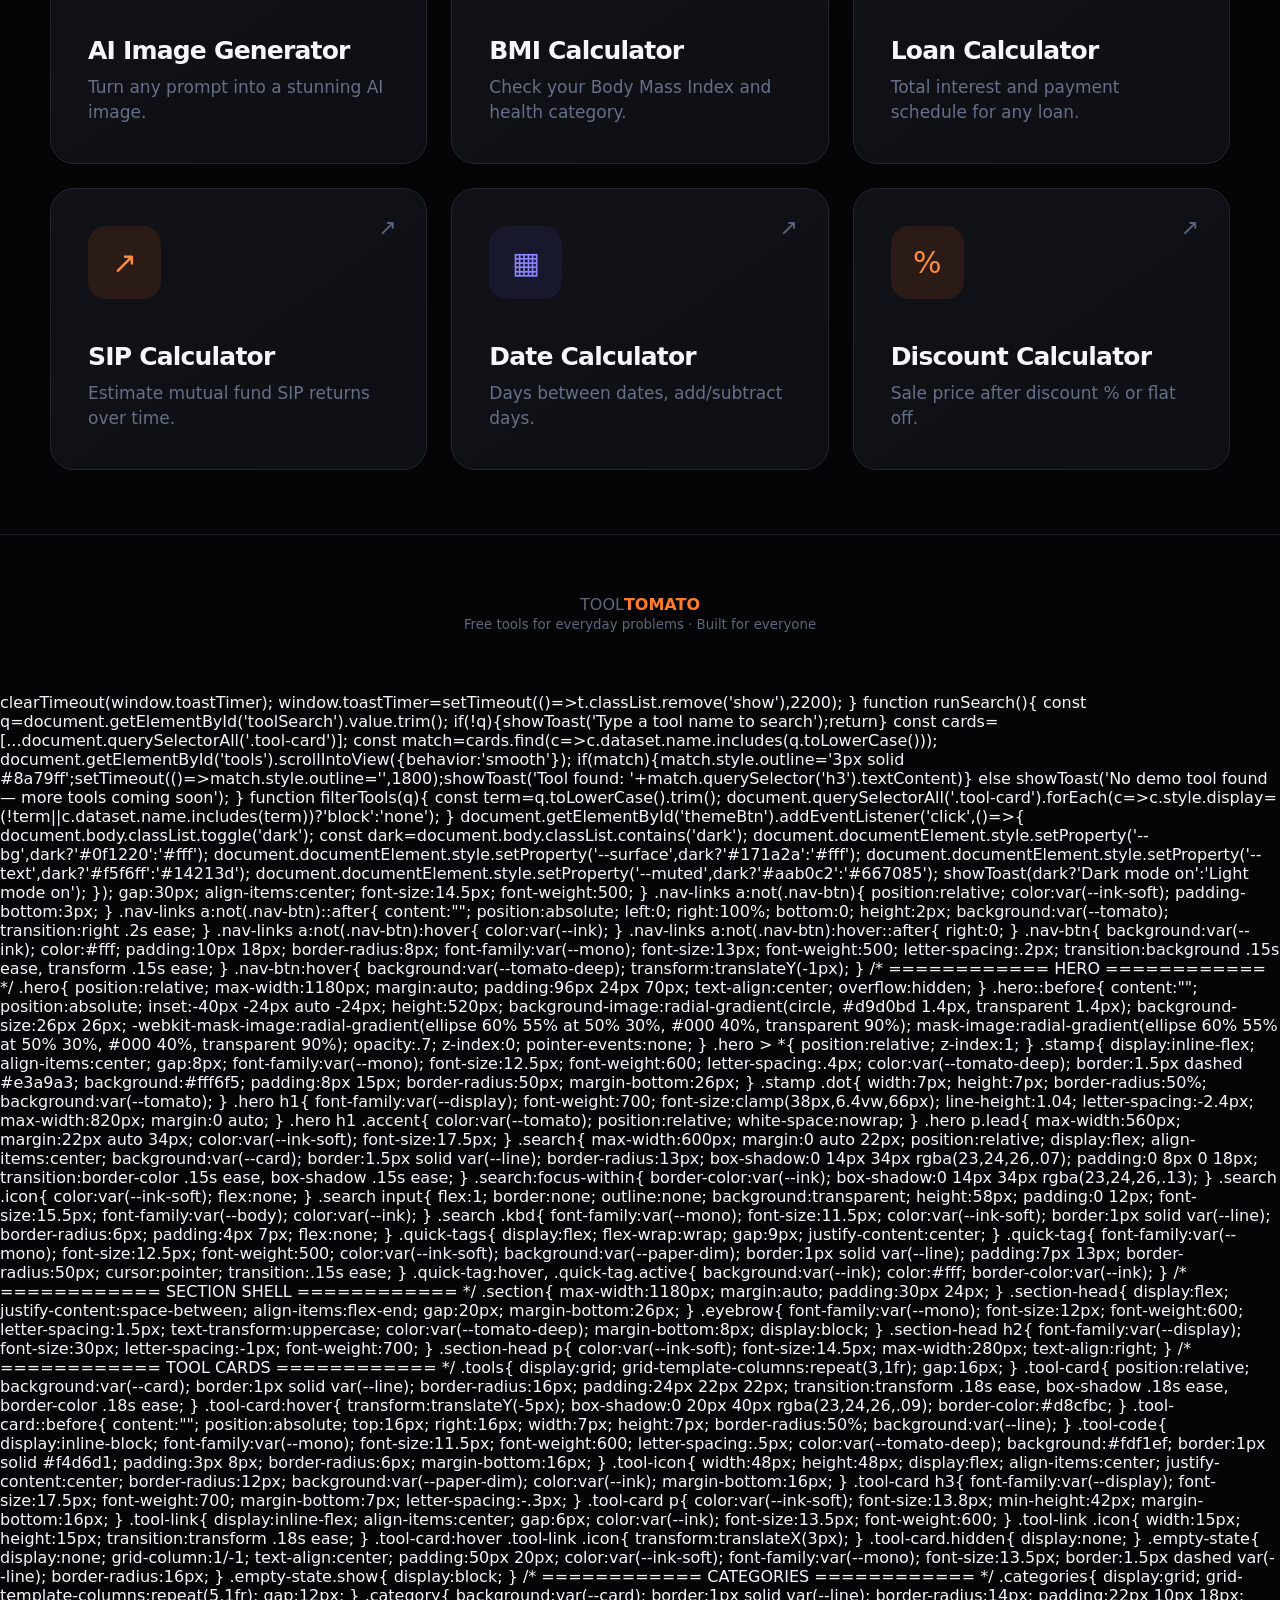
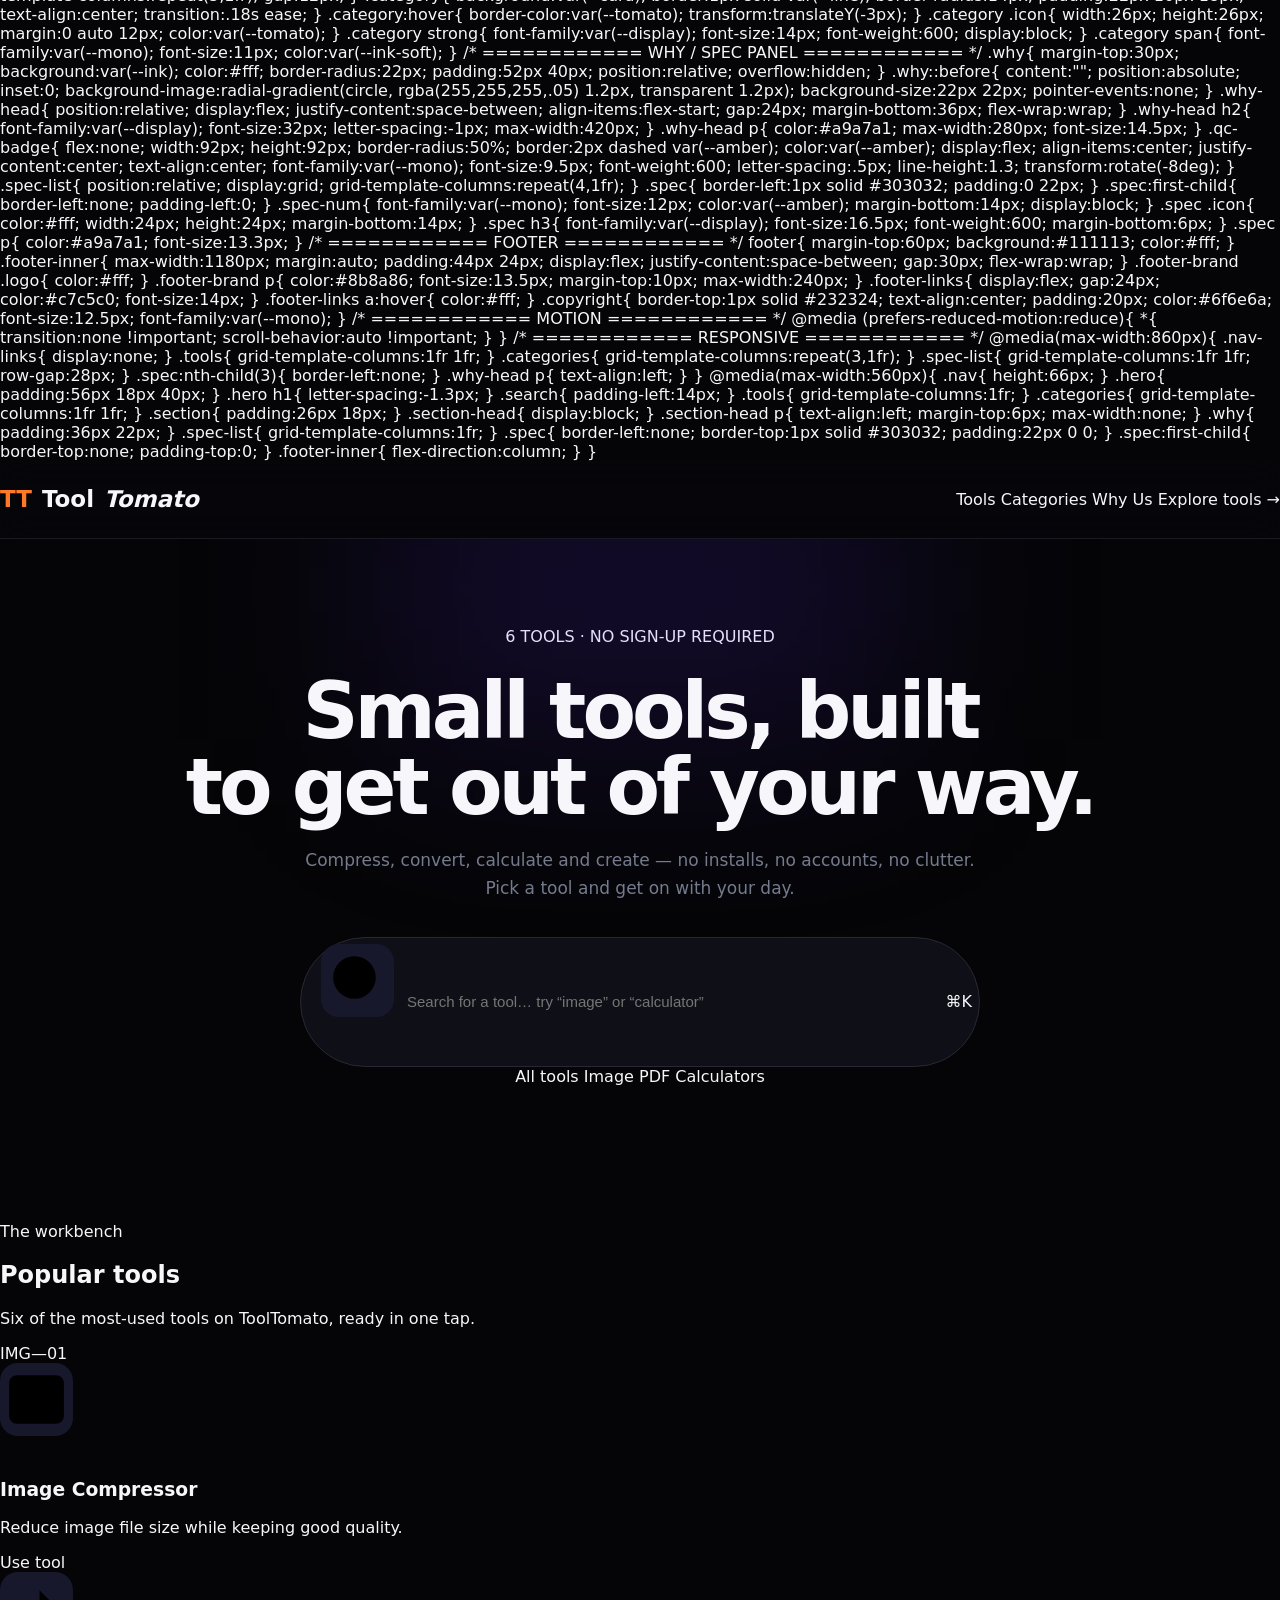
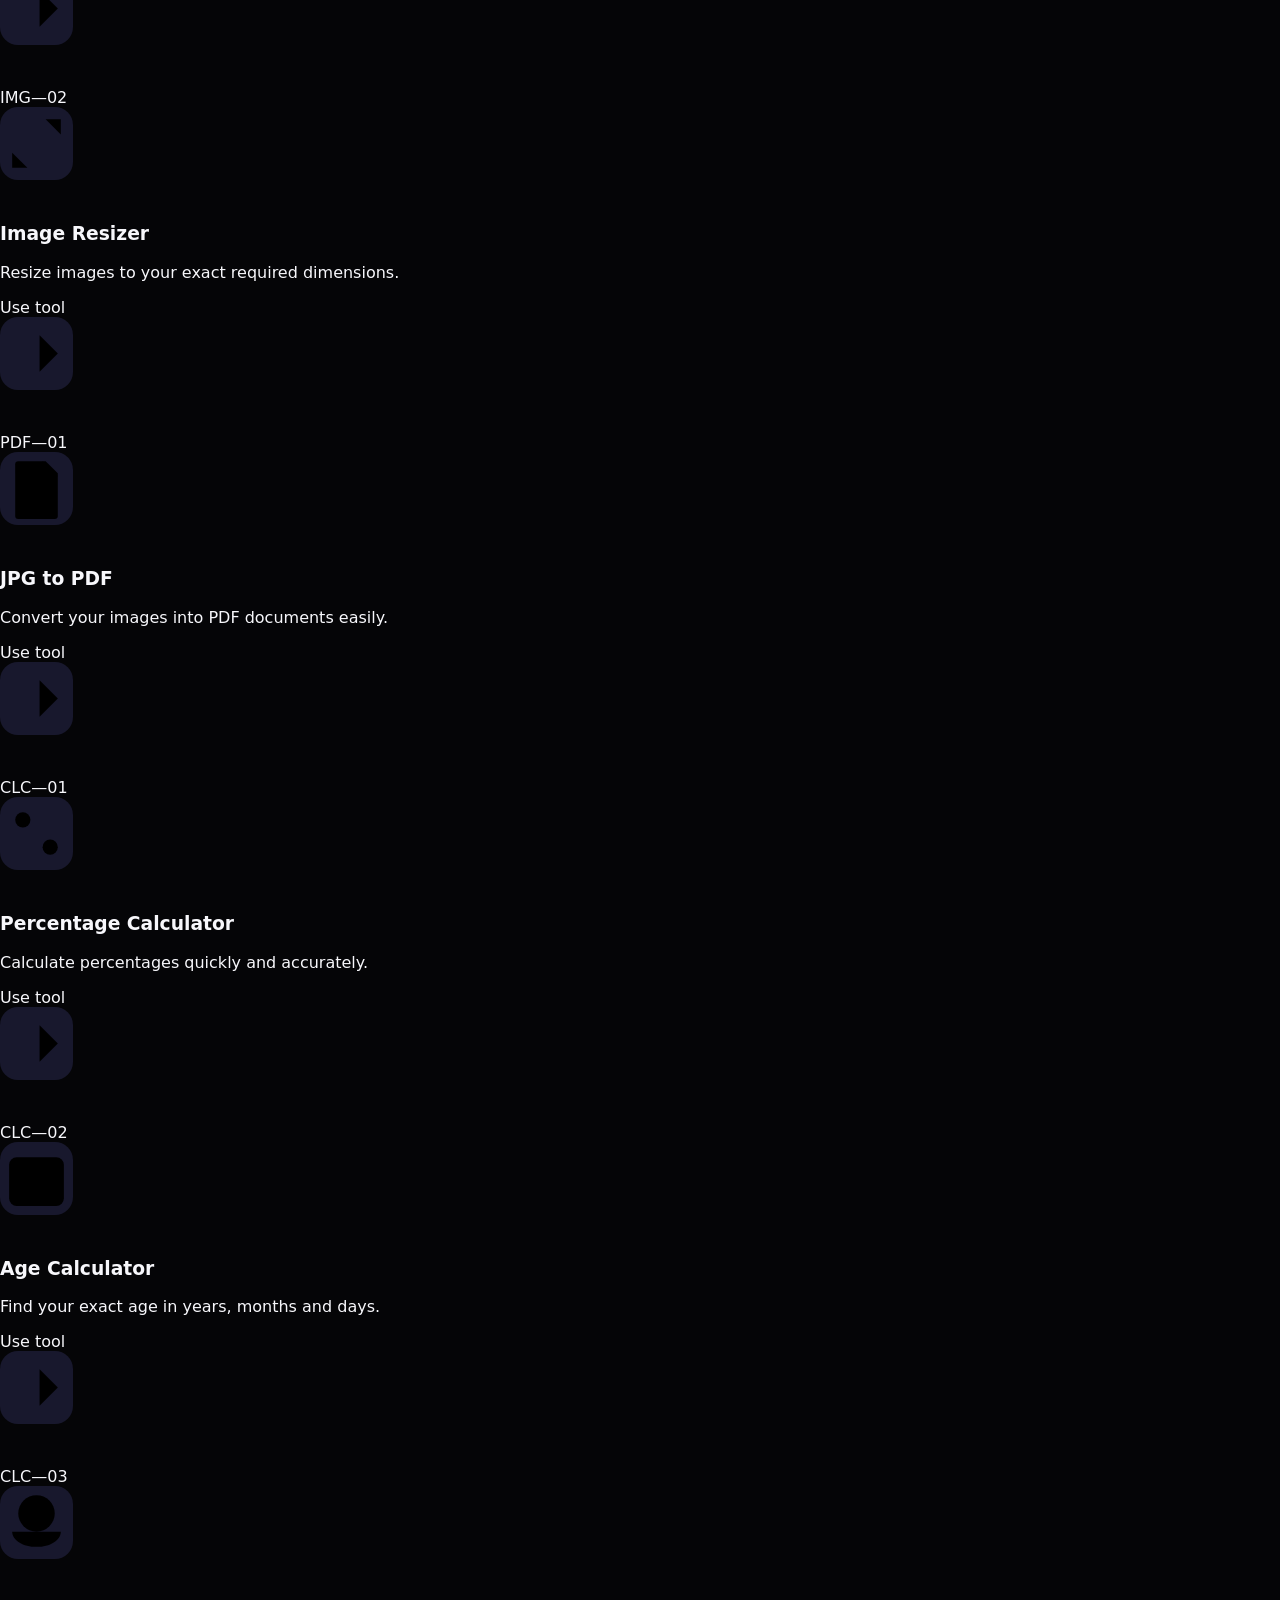
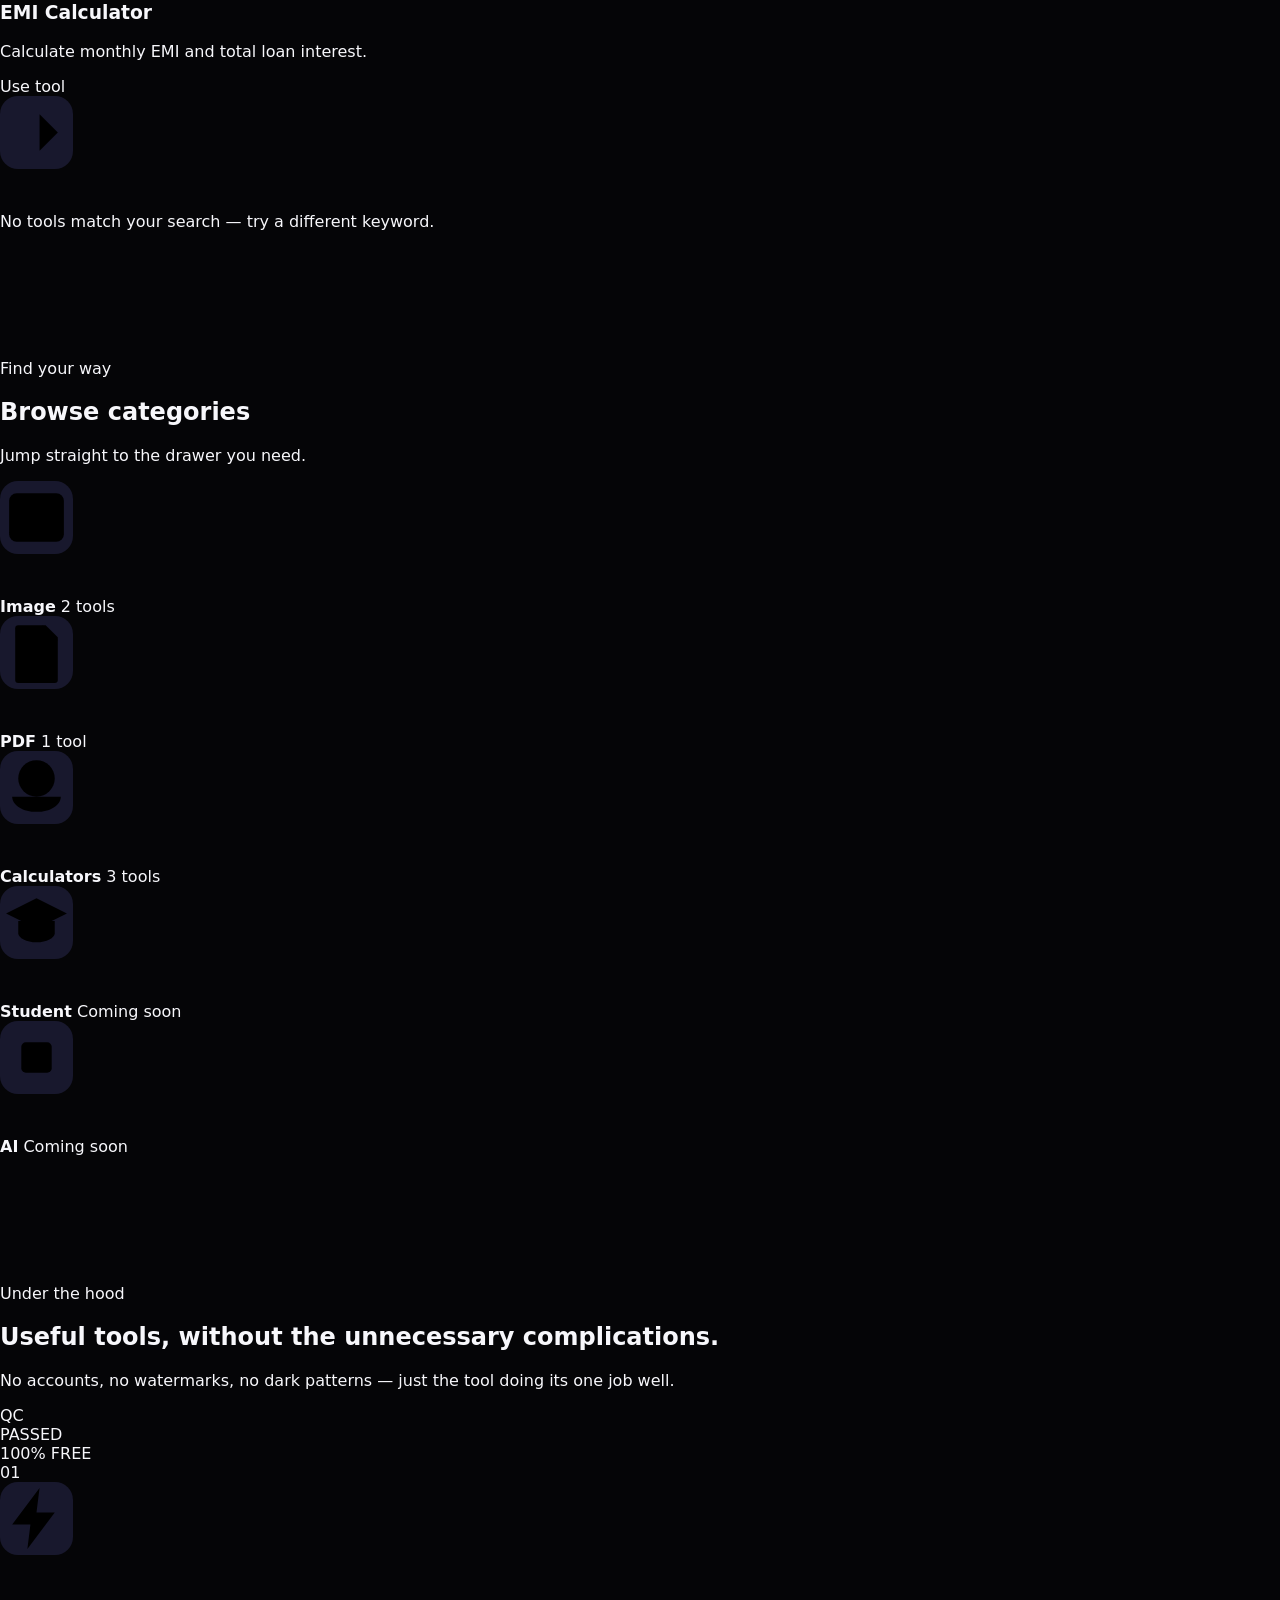
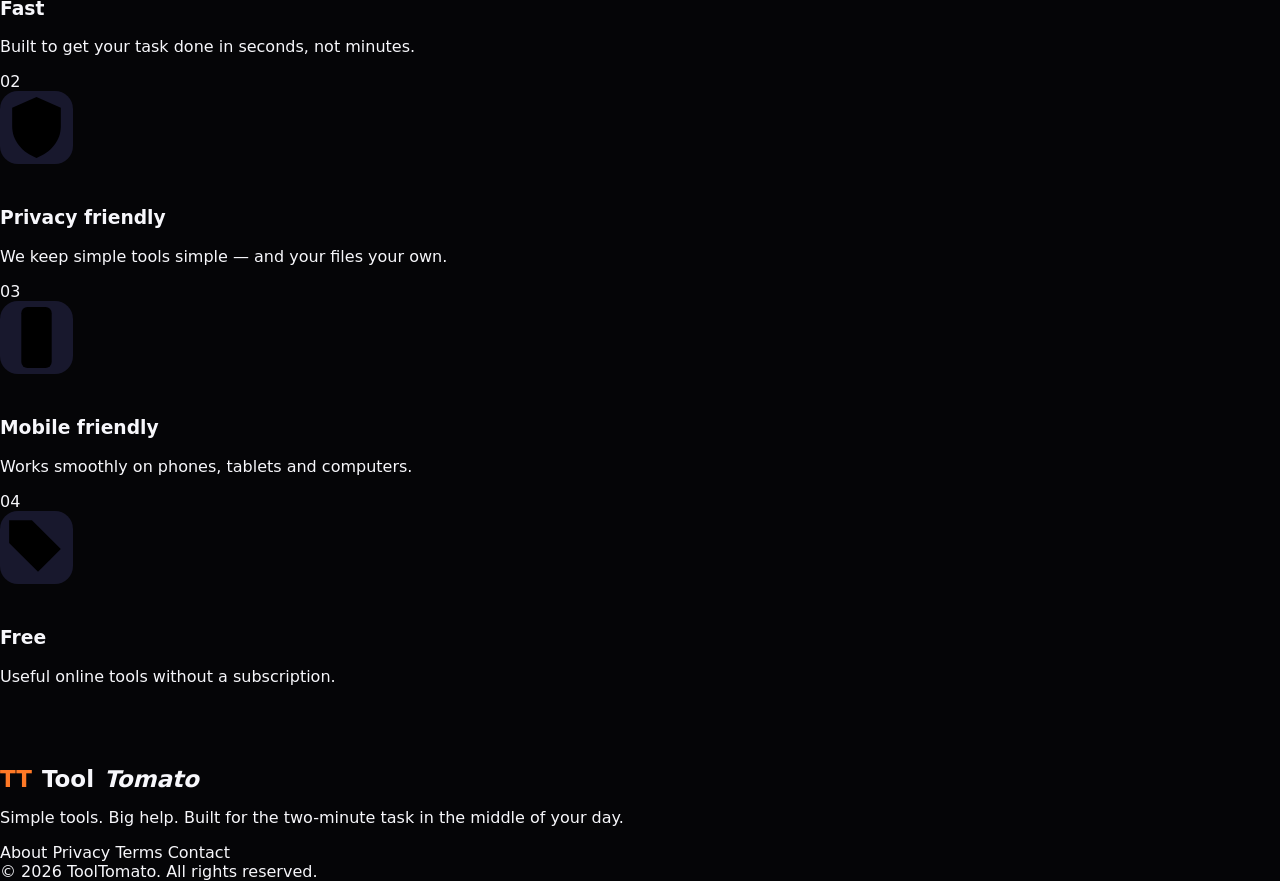
==== commit e5c6142d: "Update index.html" ====
--- a/index.html
+++ b/index.html
@@ -1,115 +1,12 @@
 <!doctype html><html lang="en"><head><meta charset="utf-8"><meta name="viewport" content="width=device-width,initial-scale=1"><meta name="theme-color" content="#050507"><title>ToolTomato — Free Tools For Everyday Problems</title><style>
 :root{--bg:#050507;--card:#101017;--text:#f7f7fb;--muted:#687086;--line:#24252e;--p:#7770ff;--o:#ff822b}*{box-sizing:border-box}html{scroll-behavior:smooth}body{margin:0;background:var(--bg);color:var(--text);font-family:Inter,system-ui,sans-serif}a{text-decoration:none;color:inherit}.wrap{width:min(1180px,calc(100% - 48px));margin:auto}header{height:78px;border-bottom:1px solid #191a22;background:#07070bd9;backdrop-filter:blur(16px);position:sticky;top:0;z-index:5}.nav{height:100%;display:flex;align-items:center;justify-content:space-between}.logo{display:flex;align-items:center;gap:10px;font-size:23px;font-weight:900}.mark{width:43px;height:43px;border-radius:13px;display:grid;place-items:center;background:linear-gradient(135deg,#8c55ff,#ed5988);font-size:22px}.logo b{color:#fff}.logo span{color:#ff7926}.links{display:flex;gap:28px;color:#969dad;font-size:13px}.links a:hover{color:#fff}.hero{text-align:center;padding:88px 0 72px;position:relative;overflow:hidden}.hero:before{content:"";position:absolute;width:520px;height:300px;background:#6630ff25;filter:blur(100px);top:-100px;left:50%;transform:translateX(-50%)}.pill{position:relative;display:inline-block;border:1px solid #2a2a31;background:#111116;border-radius:99px;padding:9px 16px;color:#aeb2c0;font-size:12px;letter-spacing:1px}.pill b{color:#ff8b32}h1{position:relative;font-size:clamp(46px,7vw,78px);line-height:.98;letter-spacing:-4px;margin:27px 0 20px}.grad{background:linear-gradient(90deg,#ff8b2c,#ff635f,#c85cff);-webkit-background-clip:text;background-clip:text;color:transparent}.hero p{position:relative;color:#747b8d;max-width:700px;margin:0 auto 35px;font-size:17px;line-height:1.65}.search{position:relative;max-width:680px;margin:auto;display:flex;align-items:center;background:#0f1017;border:1px solid #272833;border-radius:99px;padding:6px 7px 6px 20px}.search i{font-size:22px;color:#7f8799}.search input{flex:1;min-width:0;background:none;border:0;outline:0;color:#fff;padding:13px;font-size:15px}.search button{border:0;border-radius:99px;background:linear-gradient(135deg,#7169ff,#8b55ff);color:#fff;padding:12px 22px;font-weight:800}.section{padding:64px 0}.kicker{color:#8a83ff;letter-spacing:4px;font-size:12px;font-weight:900}.orange{color:#ff7d2a}.title{font-size:34px;letter-spacing:-1.5px;margin:10px 0 32px}.grid{display:grid;grid-template-columns:repeat(3,1fr);gap:24px}.card{min-height:270px;background:linear-gradient(145deg,#111118,#0e0f15);border:1px solid #24252e;border-radius:24px;padding:37px;position:relative;transition:.25s}.card:hover{transform:translateY(-5px);border-color:#454755;box-shadow:0 25px 70px #0008}.card:after{content:"↗";position:absolute;right:30px;top:26px;color:#59667c;font-size:22px}.icon{width:73px;height:73px;border-radius:18px;display:grid;place-items:center;font-size:30px;color:#8c84ff;background:#18182d;margin-bottom:43px}.oi{color:#ff8c3d;background:#2a1b17}.card h3{font-size:25px;letter-spacing:-.8px;margin:0 0 10px}.card p{font-size:17px;line-height:1.5;color:#657087;margin:0}.featured{border-color:#70411f;box-shadow:0 15px 60px #8c3d1115}.category .card{min-height:315px}.category .card h3{font-size:29px}.soon{font-size:10px;color:#626879;border:1px solid #2b2d37;border-radius:99px;padding:5px 8px;vertical-align:middle}.footer{border-top:1px solid #191a22;text-align:center;padding:60px 0;color:#5e6677}.footer b{color:#ff7d2a}.toast{position:fixed;bottom:24px;left:50%;transform:translate(-50%,20px);opacity:0;background:#fff;color:#111;padding:12px 18px;border-radius:12px;font-weight:800;font-size:13px;transition:.25s}.toast.show{opacity:1;transform:translate(-50%,0)}@media(max-width:800px){.wrap{width:calc(100% - 50px)}.links{display:none}.hero{padding:70px 0 50px}h1{font-size:48px;letter-spacing:-2.8px}.hero p{font-size:15px}.search button{display:none}.grid{grid-template-columns:1fr}.card{min-height:270px}.category .card{min-height:300px}.section{padding:55px 0}}@media(max-width:480px){header{height:68px}.logo{font-size:21px}.mark{width:39px;height:39px}.hero{padding-top:65px}.pill{font-size:10px}h1{font-size:45px}.title{font-size:30px}.card{border-radius:23px}}
 </style></head><body>
-<header><div class="wrap nav"><a class="logo" href="#"><span class="mark">✦</span><b>TOOL<span>BHARAT</span></b></a><nav class="links"><a href="#home">Home</a><a href="#tools">Tools</a><a href="#categories">Categories</a><a href="#about">About</a></nav></div></header>
+<header><div class="wrap nav"><a class="logo" href="#"><span class="mark">✦</span><b>TOOL<span>TOMATO</span></b></a><nav class="links"><a href="#home">Home</a><a href="#tools">Tools</a><a href="#categories">Categories</a><a href="#about">About</a></nav></div></header>
 <main id="home"><section class="hero"><div class="wrap"><div class="pill">✦ &nbsp; <b>12+ FREE TOOLS</b> &nbsp;·&nbsp; NO LOGIN &nbsp;·&nbsp; NO LIMITS</div><h1>Free Tools For<br><span class="grad">Everyday Problems</span></h1><p>Calculators, AI writers, image generators — designed for Bharat. Fast, free, forever.</p><div class="search"><i>⌕</i><input id="q" placeholder="Search a tool... e.g. EMI, GST, BMI"><button onclick="go()">Search</button></div></div></section>
 <section class="section" id="tools"><div class="wrap"><div class="kicker orange">🔥 POPULAR</div><h2 class="title">Popular Tools</h2><div class="grid"><article class="card featured" data-n="emi"><div class="icon oi">▣</div><h3>EMI Calculator</h3><p>Calculate your monthly loan EMI with amortization chart.</p></article><article class="card" data-n="age"><div class="icon">▦</div><h3>Age Calculator</h3><p>Find your exact age in years, months, days.</p></article><article class="card" data-n="gst"><div class="icon oi">₹</div><h3>GST Calculator</h3><p>Compute GST inclusive/exclusive amounts instantly.</p></article><article class="card" data-n="percentage"><div class="icon">%</div><h3>Percentage Calculator</h3><p>Percentage of, increase/decrease, and reverse calc.</p></article></div></div></section>
 <section class="section" id="categories"><div class="wrap"><div class="kicker">EXPLORE BY CATEGORY</div><h2 class="title">All Tool Categories</h2><div class="grid category"><article class="card"><div class="icon oi">▣</div><h3>Calculators</h3><p>Numbers made simple</p></article><article class="card"><div class="icon">▧</div><h3>Image Tools <small class="soon">🔒 SOON</small></h3><p>Compress, resize, convert</p></article><article class="card"><div class="icon oi">▤</div><h3>PDF Tools <small class="soon">🔒 SOON</small></h3><p>Merge, split, compress</p></article><article class="card"><div class="icon">⌁</div><h3>Education Tools <small class="soon">🔒 SOON</small></h3><p>Study smarter, calculate faster</p></article><article class="card"><div class="icon oi">✦</div><h3>AI Tools <small class="soon">🔒 SOON</small></h3><p>Write, generate, create</p></article><article class="card"><div class="icon">↔</div><h3>Converters <small class="soon">🔒 SOON</small></h3><p>Units, currency, data and more</p></article></div></div></section>
 <section class="section" id="all"><div class="wrap"><div class="kicker orange">EVERY TOOL</div><h2 class="title">All 12 tools, one grid</h2><div class="grid" id="allgrid"><article class="card" data-n="emi"><div class="icon oi">▣</div><h3>EMI Calculator</h3><p>Calculate your monthly loan EMI with amortization chart.</p></article><article class="card" data-n="age"><div class="icon">▦</div><h3>Age Calculator</h3><p>Find your exact age in years, months, days.</p></article><article class="card" data-n="gst"><div class="icon oi">₹</div><h3>GST Calculator</h3><p>Compute GST inclusive/exclusive amounts instantly.</p></article><article class="card" data-n="percentage"><div class="icon">%</div><h3>Percentage Calculator</h3><p>Percentage of, increase/decrease, and reverse calc.</p></article><article class="card" data-n="unit"><div class="icon">⌁</div><h3>Unit Converter</h3><p>Convert length, weight, temperature and more.</p></article><article class="card" data-n="ai text"><div class="icon oi">✎</div><h3>AI Text Writer</h3><p>Blogs, captions, emails — generated in seconds.</p></article><article class="card" data-n="ai image"><div class="icon">▧</div><h3>AI Image Generator</h3><p>Turn any prompt into a stunning AI image.</p></article><article class="card" data-n="bmi"><div class="icon oi">♡</div><h3>BMI Calculator</h3><p>Check your Body Mass Index and health category.</p></article><article class="card" data-n="loan"><div class="icon">♜</div><h3>Loan Calculator</h3><p>Total interest and payment schedule for any loan.</p></article><article class="card" data-n="sip"><div class="icon oi">↗</div><h3>SIP Calculator</h3><p>Estimate mutual fund SIP returns over time.</p></article><article class="card" data-n="date"><div class="icon">▦</div><h3>Date Calculator</h3><p>Days between dates, add/subtract days.</p></article><article class="card" data-n="discount"><div class="icon oi">%</div><h3>Discount Calculator</h3><p>Sale price after discount % or flat off.</p></article></div></div></section></main>
-<footer class="footer" id="about">TOOL<b>BHARAT</b><br><small>Free tools for everyday problems · Built for everyone</small></footer><div class="toast" id="toast"></div><script>function toast(x){let t=document.getElementById('toast');t.textContent=x;t.classList.add('show');clearTimeout(window.x);window.x=setTimeout(()=>t.classList.remove('show'),2200)}function go(){let q=document.getElementById('q').value.toLowerCase().trim();if(!q){toast('Type EMI, GST, BMI or another tool');return}let a=[...document.querySelectorAll('#allgrid .card')],f=a.find(x=>(x.dataset.n||'').includes(q));document.getElementById('all').scrollIntoView({behavior:'smooth'});setTimeout(()=>{a.forEach(x=>x.style.outline='');if(f){f.style.outline='2px solid #ff7d2a';toast('Found: '+f.querySelector('h3').textContent)}else toast('No matching tool yet')},500)}</script></body></html>
-
-<header>
-  <div class="container nav">
-    <a href="#" class="logo"><span class="logo-mark">🍅</span><span><b>Tool</b>Tomato</span></a>
-    <nav class="navlinks">
-      <a href="#home">Home</a><a href="#categories">Categories</a><a href="#tools">Calculators</a><a href="#tools">AI Tools</a><a href="#tools">PDF Tools</a><a href="#tools">Blog</a><a href="#about">About</a>
-    </nav>
-    <div class="nav-actions">
-      <button class="icon-btn" id="themeBtn" aria-label="Toggle theme">◐</button>
-      <button class="bookmark" onclick="showToast('ToolTamato bookmarked!')">★ Bookmark Us</button>
-      <button class="menu-btn" onclick="showToast('Menu coming next!')">☰</button>
-    </div>
-  </div>
-</header>
-
-<main id="home">
-<section class="hero">
-  <div class="container hero-grid">
-    <div>
-      <span class="badge">✓ 100% Free &nbsp;•&nbsp; Fast &nbsp;•&nbsp; Secure &nbsp;•&nbsp; No Sign Up</span>
-      <h1>One Place.<br><span class="gradient">Every Tool.</span></h1>
-      <p>Smart, fast and easy-to-use tools for your everyday problems. Calculators, converters, AI tools and more — all designed to give you instant results.</p>
-      <div class="searchbox">
-        <input id="toolSearch" type="search" placeholder="Search any tool you need..." oninput="filterTools(this.value)">
-        <button onclick="runSearch()">Search</button>
-      </div>
-      <div class="trending"><b>Trending:</b><span class="chip">EMI Calculator</span><span class="chip">Salary Calculator</span><span class="chip">Image Compressor</span><span class="chip">Age Calculator</span></div>
-    </div>
-    <div class="hero-art" aria-hidden="true">
-      <div class="window">
-        <div class="dots"><i class="dot"></i><i class="dot"></i><i class="dot"></i></div>
-        <div class="fake-search">⌕ &nbsp; Search any tool...</div>
-        <div class="tool-grid">
-          <div class="fake-card"><div class="fake-icon">▦</div></div>
-          <div class="fake-card"><div class="fake-icon">✦</div></div>
-          <div class="fake-card"><div class="fake-icon">PDF</div></div>
-          <div class="fake-card"><div class="fake-icon">◔</div></div>
-          <div class="fake-card"><div class="fake-icon">⌁</div></div>
-          <div class="fake-card"><div class="fake-icon">⚙</div></div>
-        </div>
-      </div>
-      <div class="floating float-ai">AI</div><div class="floating float-pdf">PDF</div><div class="floating float-calc">▦</div>
-    </div>
-  </div>
-  <div class="container">
-    <div class="stats">
-      <div class="stat"><div class="stat-icon">🚀</div><div><strong>500+</strong><small>Powerful Tools</small></div></div>
-      <div class="stat"><div class="stat-icon">👥</div><div><strong>10M+</strong><small>Happy Users</small></div></div>
-      <div class="stat"><div class="stat-icon">⚡</div><div><strong>Instant</strong><small>Results</small></div></div>
-      <div class="stat"><div class="stat-icon">🛡️</div><div><strong>100%</strong><small>Secure & Free</small></div></div>
-    </div>
-  </div>
-</section>
-
-<section id="categories">
-  <div class="container">
-    <div class="section-title"><h2>Explore By <span>Categories</span></h2><p>Everything you need, organized in one simple place.</p></div>
-    <div class="categories">
-      <div class="category"><div class="cat-icon">▦</div><h3>Calculators</h3><p>Finance, Health, Age, Math & More</p><a href="#tools">120+ Tools →</a></div>
-      <div class="category"><div class="cat-icon">▧</div><h3>Image Tools</h3><p>Compress, Convert, Resize & More</p><a href="#tools">80+ Tools →</a></div>
-      <div class="category"><div class="cat-icon">PDF</div><h3>PDF Tools</h3><p>Convert, Merge, Split, Compress PDF</p><a href="#tools">50+ Tools →</a></div>
-      <div class="category"><div class="cat-icon">✦</div><h3>AI Tools</h3><p>Write, Generate, Convert, Improve with AI</p><a href="#tools">50+ Tools →</a></div>
-      <div class="category"><div class="cat-icon">↔</div><h3>Converters</h3><p>Unit, Currency, Time, Data & More</p><a href="#tools">60+ Tools →</a></div>
-      <div class="category"><div class="cat-icon">◎</div><h3>Web Tools</h3><p>SEO, Domain, Speed, Text & More</p><a href="#tools">40+ Tools →</a></div>
-    </div>
-  </div>
-</section>
-
-<section id="tools">
-  <div class="container">
-    <div class="tools-head"><h2>Popular Tools</h2><a class="view-all" href="#" onclick="showToast('More tools will be added here.');return false">View All Tools →</a></div>
-    <div class="tool-grid-list" id="toolList">
-      <div class="tool-card" data-name="emi calculator"><div class="cat-icon">▣</div><h3>EMI Calculator</h3><p>Calculate your EMI instantly</p><a class="use" href="#" onclick="showToast('EMI Calculator selected');return false">Use Now →</a></div>
-      <div class="tool-card" data-name="salary calculator"><div class="cat-icon">▰</div><h3>Salary Calculator</h3><p>Calculate in-hand salary after tax</p><a class="use" href="#" onclick="showToast('Salary Calculator selected');return false">Use Now →</a></div>
-      <div class="tool-card" data-name="age calculator"><div class="cat-icon">▣</div><h3>Age Calculator</h3><p>Find age in years, months and days</p><a class="use" href="#" onclick="showToast('Age Calculator selected');return false">Use Now →</a></div>
-      <div class="tool-card" data-name="image compressor"><div class="cat-icon">▧</div><h3>Image Compressor</h3><p>Compress JPG and PNG images</p><a class="use" href="#" onclick="showToast('Image Compressor selected');return false">Use Now →</a></div>
-      <div class="tool-card" data-name="pdf to word"><div class="cat-icon">PDF</div><h3>PDF to Word</h3><p>Convert PDF files to editable Word</p><a class="use" href="#" onclick="showToast('PDF to Word selected');return false">Use Now →</a></div>
-      <div class="tool-card" data-name="percentage calculator"><div class="cat-icon">%</div><h3>Percentage Calculator</h3><p>Calculate percentage easily</p><a class="use" href="#" onclick="showToast('Percentage Calculator selected');return false">Use Now →</a></div>
-    </div>
-  </div>
-</section>
-
-<section id="about" class="cta">
-  <div class="container"><div class="cta-box"><h2>Ready to get things done?</h2><p>Find a tool, solve your problem and move on — no complicated setup.</p><a class="cta-btn" href="#tools">Explore Tools →</a></div></div>
-</section>
-</main>
-
-<footer>
-  <div class="container">
-    <div class="footer-grid">
-      <div class="foot-item"><div class="foot-icon">👤</div><div><strong>No Sign Up</strong><small>Use tools instantly without registration</small></div></div>
-      <div class="foot-item"><div class="foot-icon">▣</div><div><strong>Mobile Friendly</strong><small>Works smoothly on phone & tablet</small></div></div>
-      <div class="foot-item"><div class="foot-icon">⚡</div><div><strong>Lightning Fast</strong><small>Get results in real-time</small></div></div>
-      <div class="foot-item"><div class="foot-icon">🛡</div><div><strong>Privacy First</strong><small>Your data stays safe with us</small></div></div>
-    </div>
-    <div class="copyright">© 2026 ToolTamato. Built for everyday problems.</div>
-  </div>
-</footer>
-
-<div class="toast" id="toast"></div>
-<script>
-function showToast(msg){
-  const t=document.getElementById('toast'); t.textContent=msg; t.classList.add('show');
+<footer class="footer" id="about">TOOL<b>TOMATO</b><br><small>Free tools for everyday problems · Built for everyone</small></footer><div class="toast" id="toast"></div><script>function toast(x){let t=document.getElementById('toast');t.textContent=x;t.classList.add('show');clearTimeout(window.x);window.x=setTimeout(()=>t.classList.remove('show'),2200)}function go(){let q=document.getElementById('q').value.toLowerCase().trim();if(!q){toast('Type EMI, GST, BMI or another tool');return}let a=[...document.querySelectorAll('#allgrid .card')],f=a.find(x=>(x.dataset.n||'').includes(q));document.getElementById('all').scrollIntoView({behavior:'smooth'});setTimeout(()=>{a.forEach(x=>x.style.outline='');if(f){f.style.outline='2px solid #ff7d2a';toast('Found: '+f.querySelector('h3').textContent)}else toast('No matching tool yet')},500)}</script></body></html>
   clearTimeout(window.toastTimer); window.toastTimer=setTimeout(()=>t.classList.remove('show'),2200);
 }
 function runSearch(){
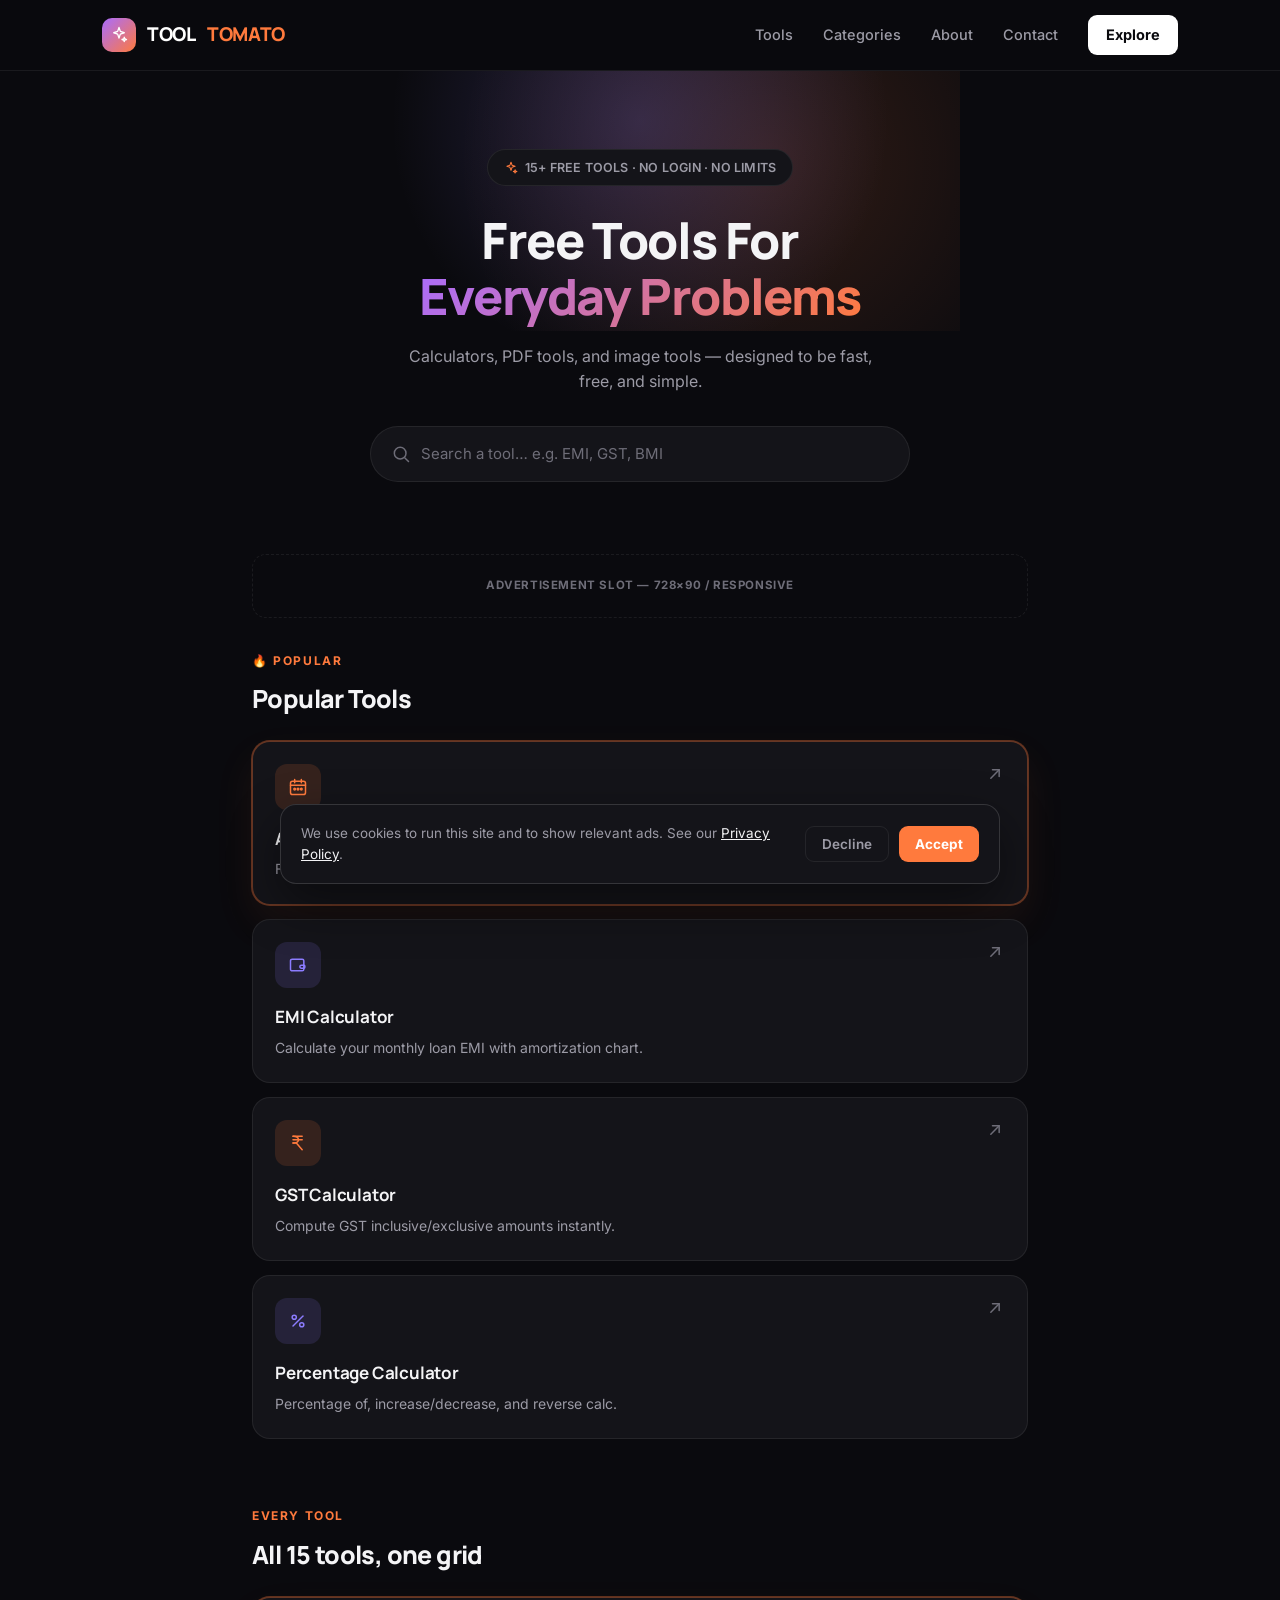
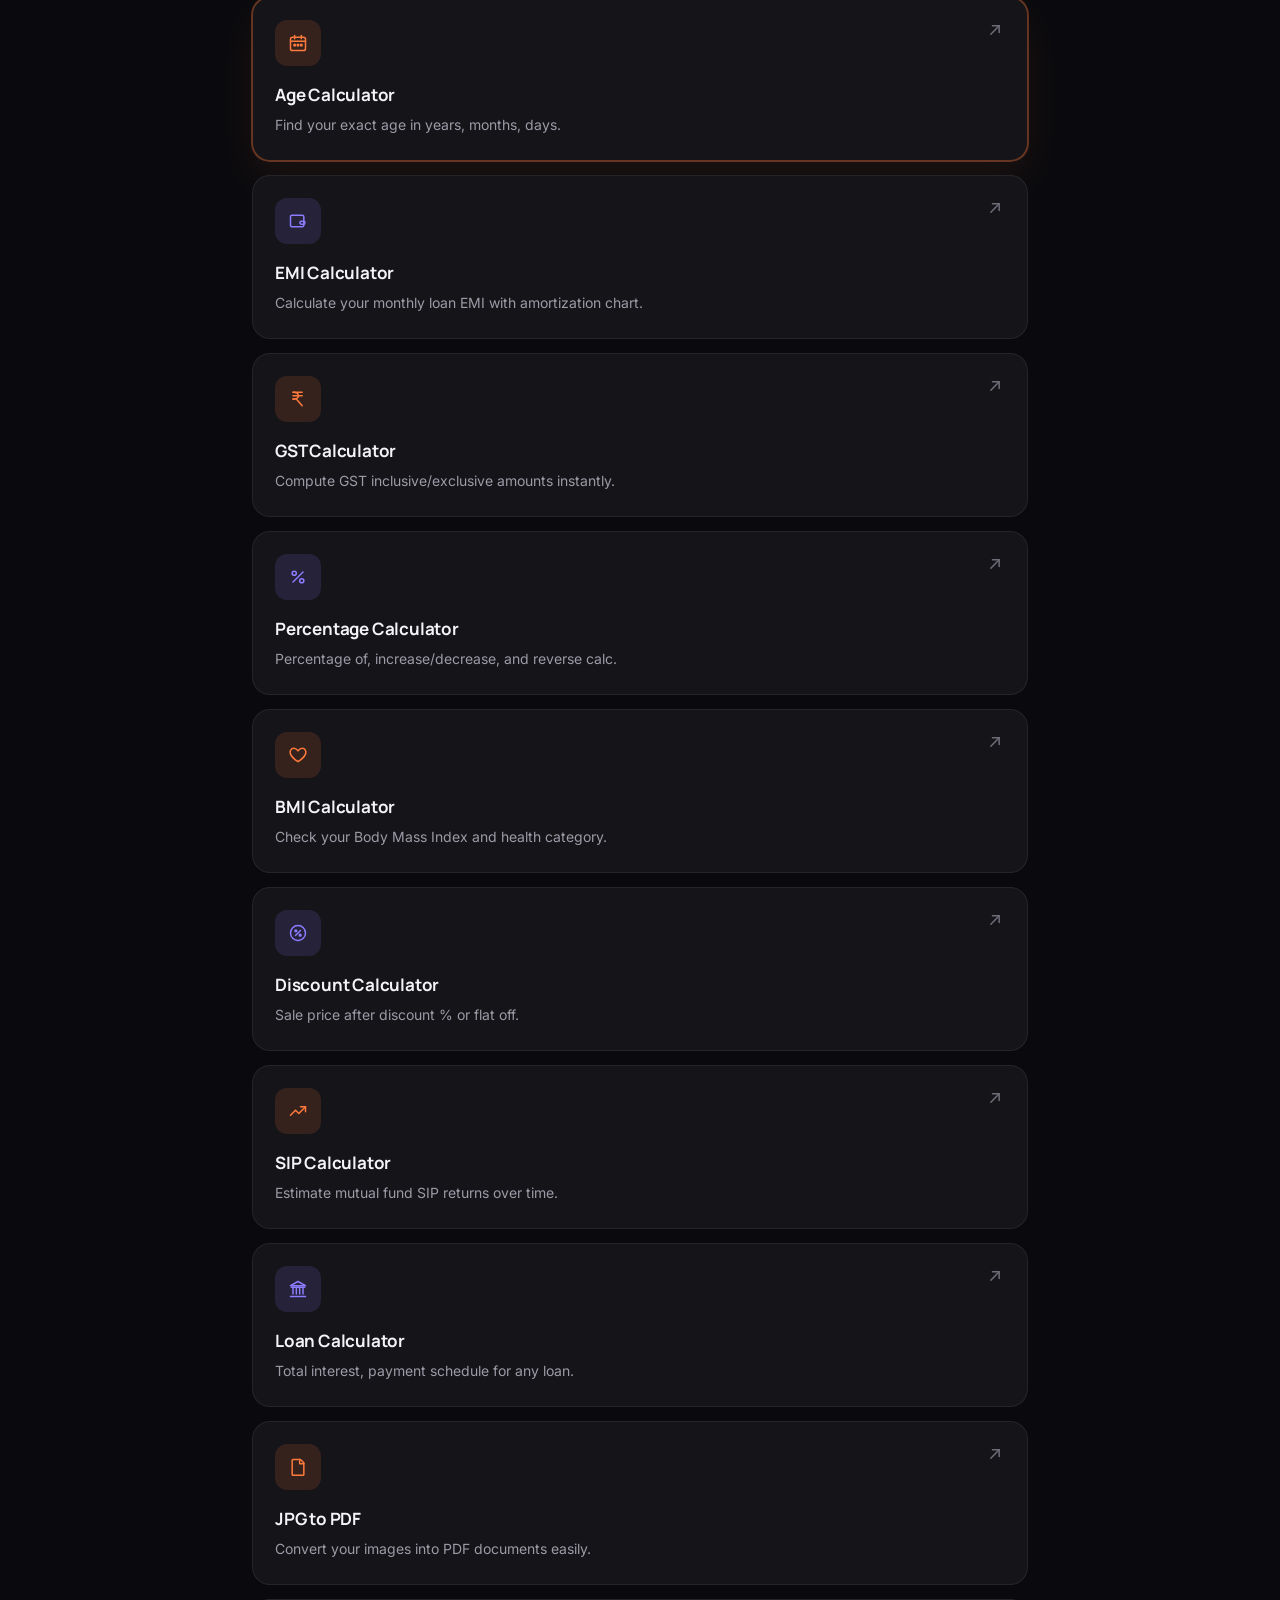
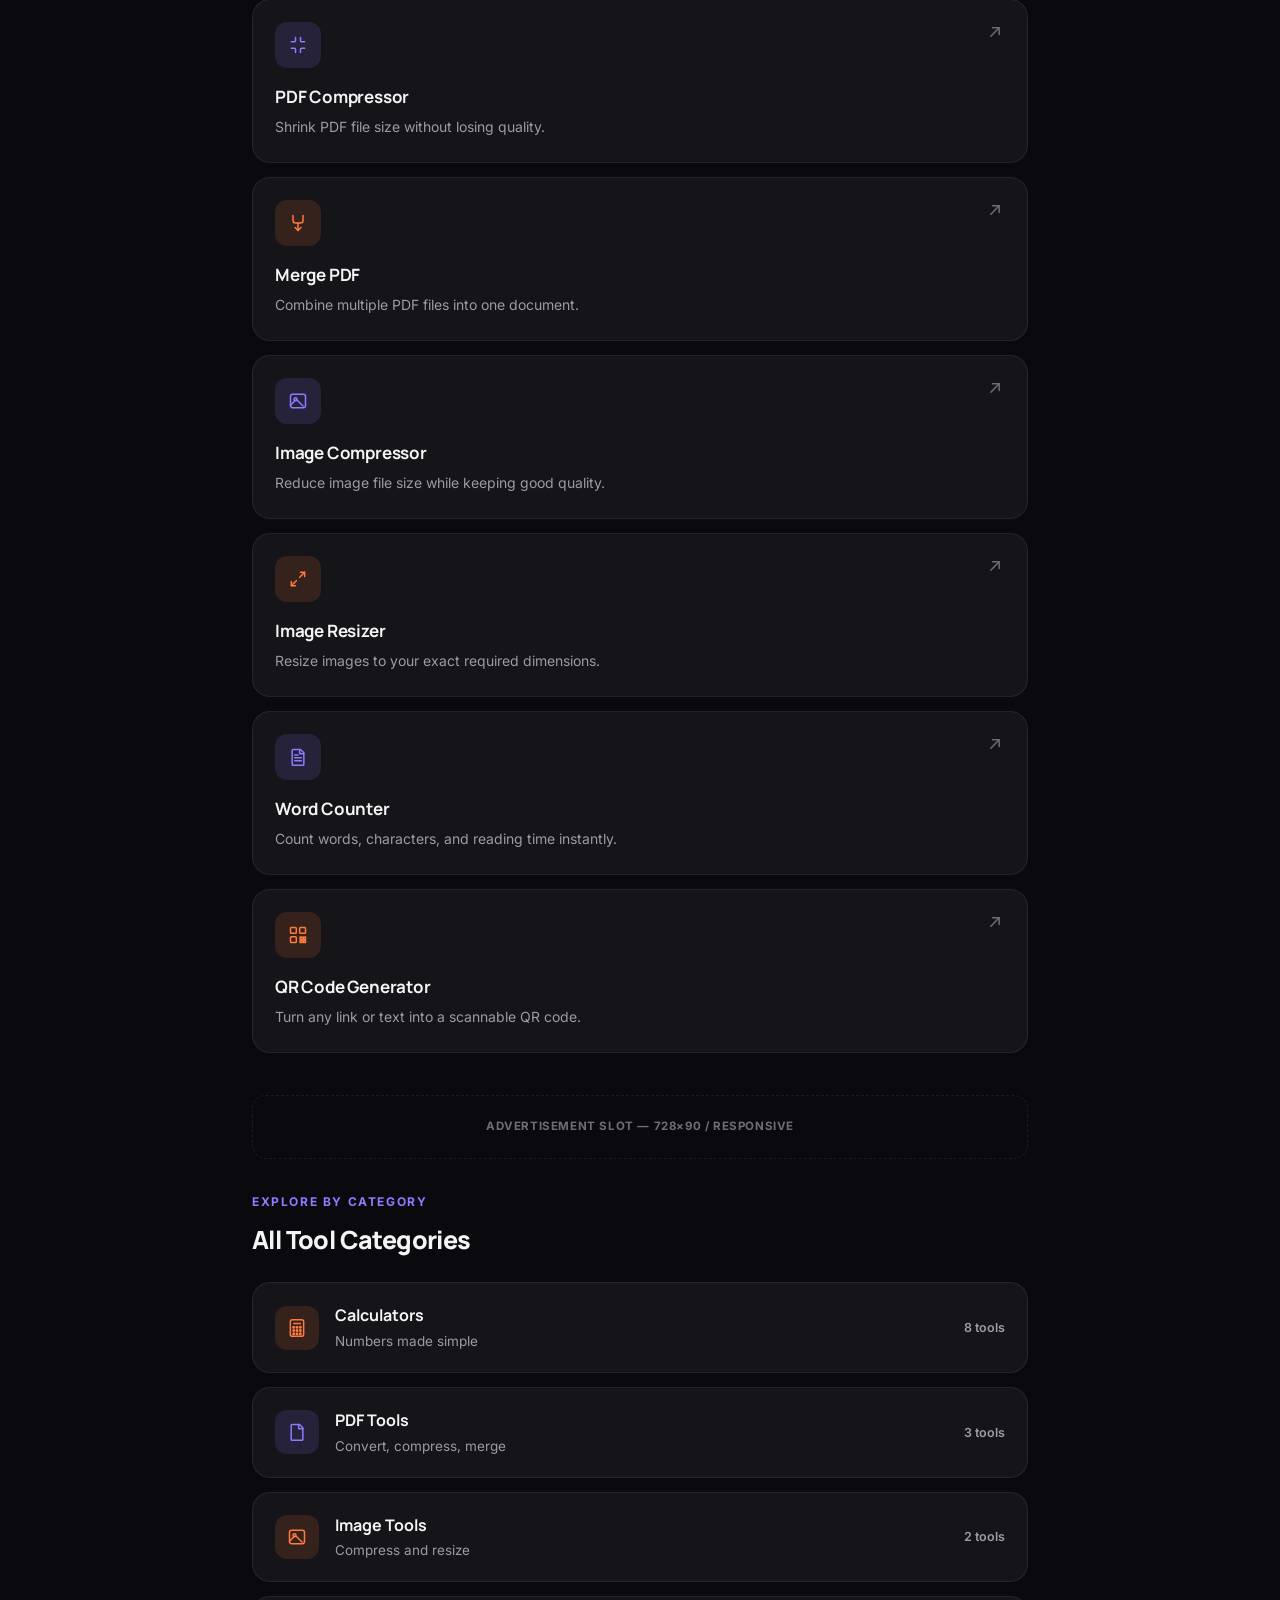
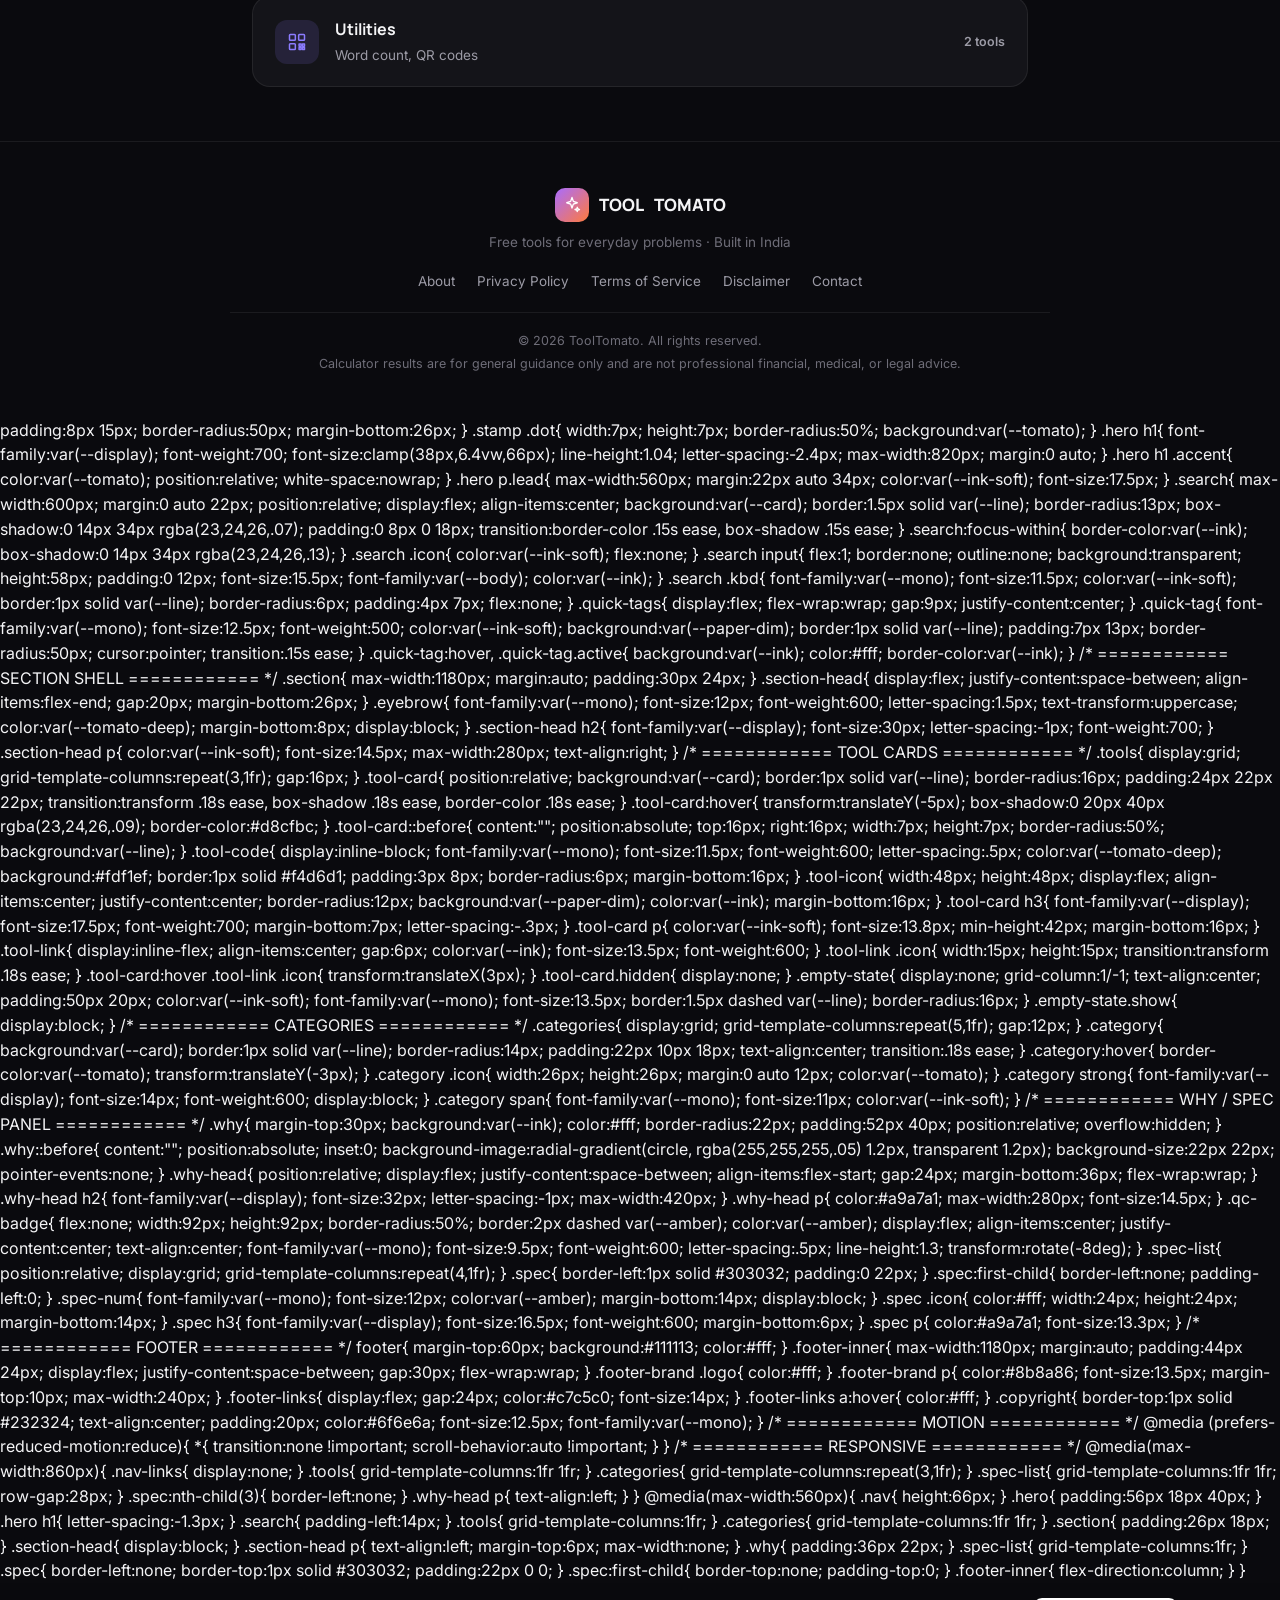
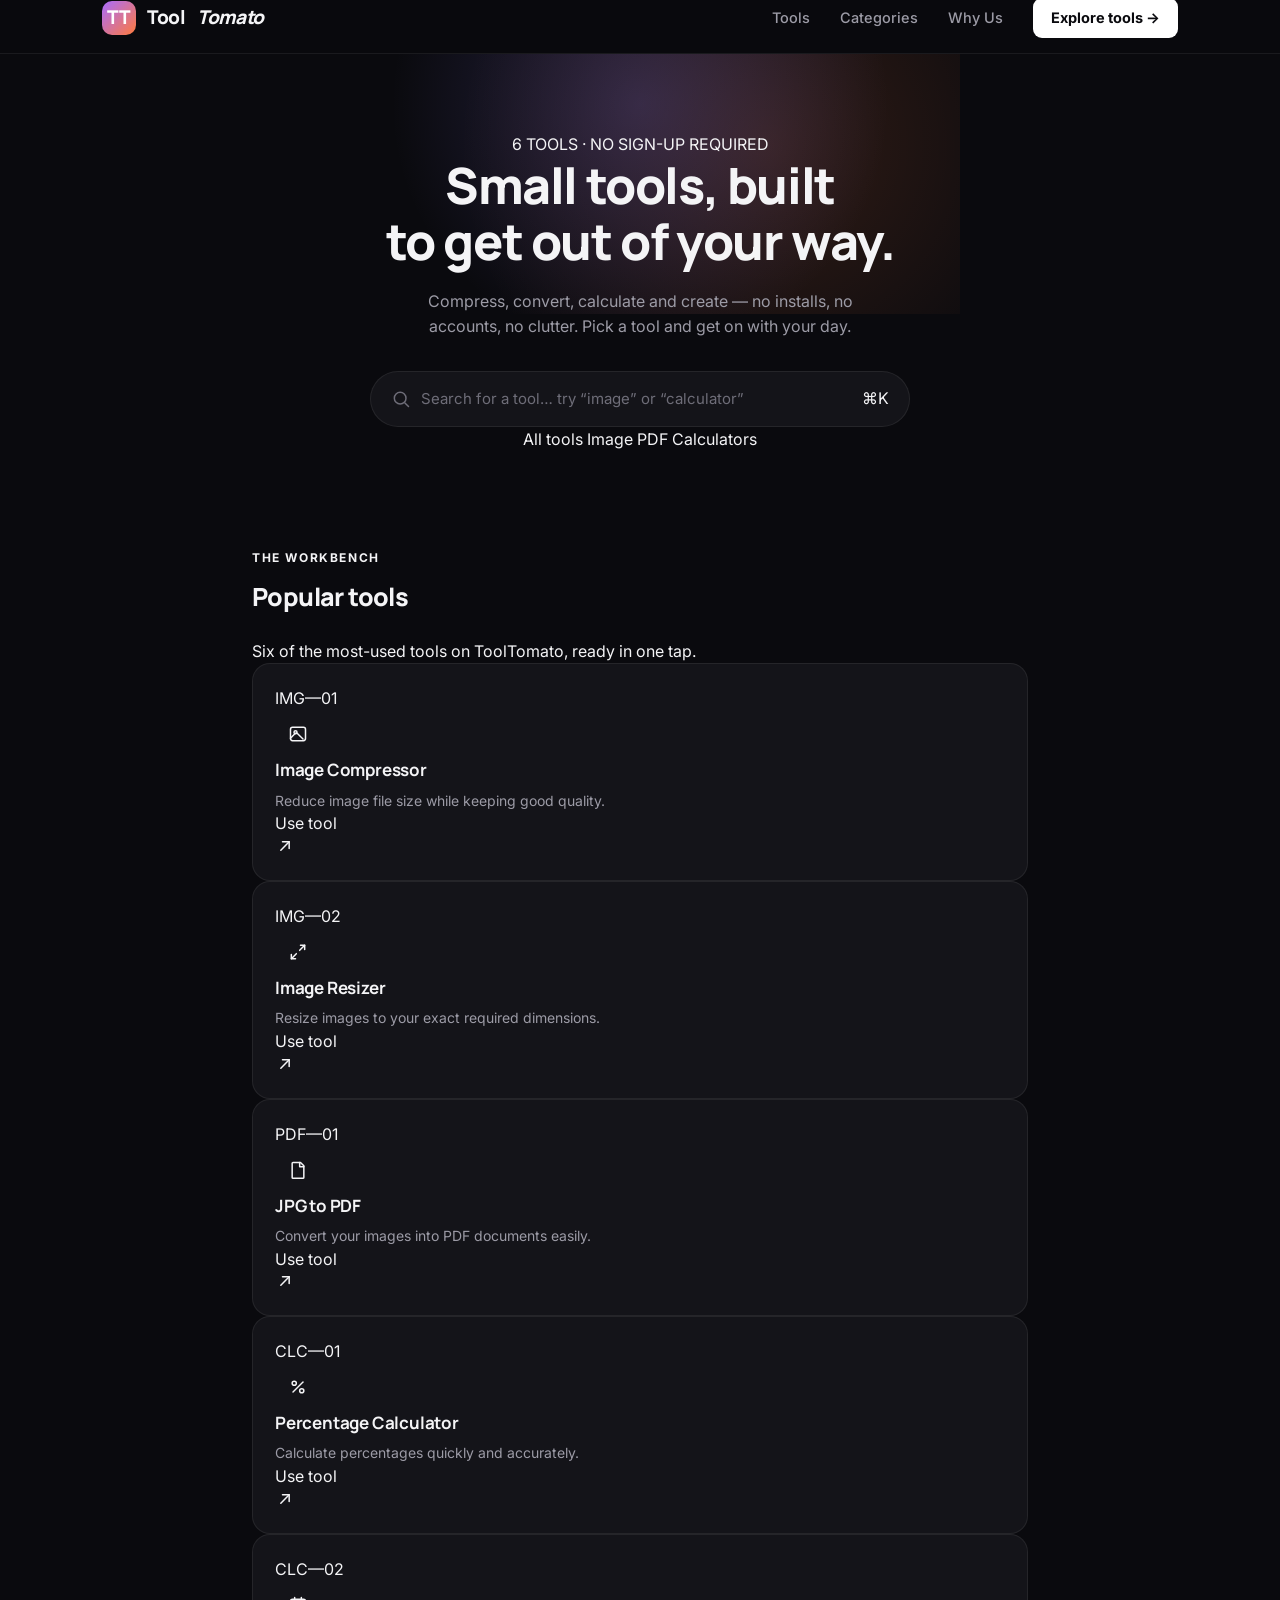
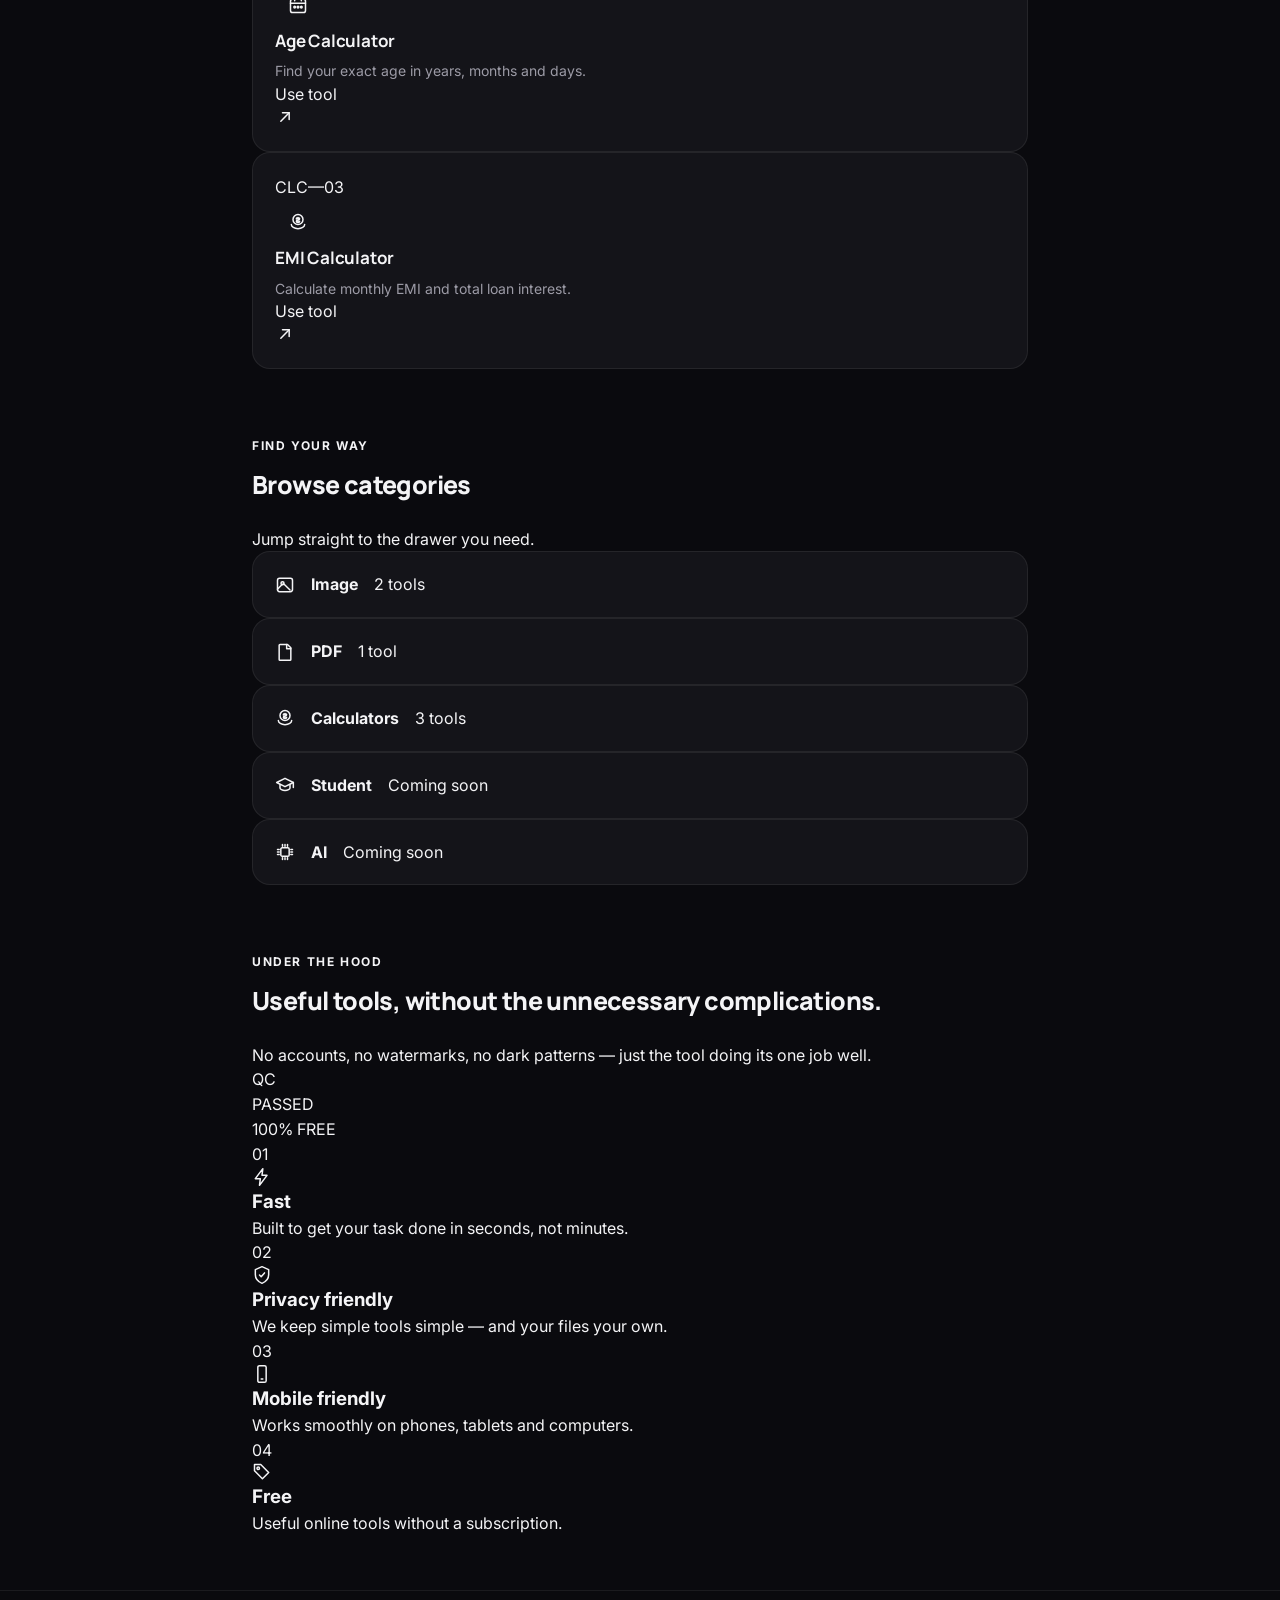
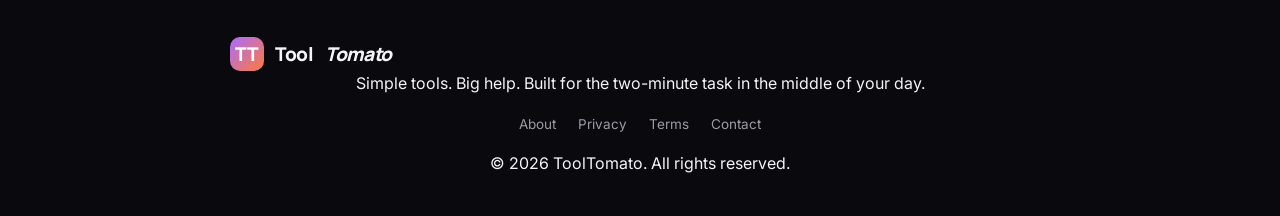
==== commit b2460b4d: "Update index.html" ====
--- a/index.html
+++ b/index.html
@@ -1,115 +1,180 @@
-<!doctype html><html lang="en"><head><meta charset="utf-8"><meta name="viewport" content="width=device-width,initial-scale=1"><meta name="theme-color" content="#050507"><title>ToolTomato — Free Tools For Everyday Problems</title><style>
-:root{--bg:#050507;--card:#101017;--text:#f7f7fb;--muted:#687086;--line:#24252e;--p:#7770ff;--o:#ff822b}*{box-sizing:border-box}html{scroll-behavior:smooth}body{margin:0;background:var(--bg);color:var(--text);font-family:Inter,system-ui,sans-serif}a{text-decoration:none;color:inherit}.wrap{width:min(1180px,calc(100% - 48px));margin:auto}header{height:78px;border-bottom:1px solid #191a22;background:#07070bd9;backdrop-filter:blur(16px);position:sticky;top:0;z-index:5}.nav{height:100%;display:flex;align-items:center;justify-content:space-between}.logo{display:flex;align-items:center;gap:10px;font-size:23px;font-weight:900}.mark{width:43px;height:43px;border-radius:13px;display:grid;place-items:center;background:linear-gradient(135deg,#8c55ff,#ed5988);font-size:22px}.logo b{color:#fff}.logo span{color:#ff7926}.links{display:flex;gap:28px;color:#969dad;font-size:13px}.links a:hover{color:#fff}.hero{text-align:center;padding:88px 0 72px;position:relative;overflow:hidden}.hero:before{content:"";position:absolute;width:520px;height:300px;background:#6630ff25;filter:blur(100px);top:-100px;left:50%;transform:translateX(-50%)}.pill{position:relative;display:inline-block;border:1px solid #2a2a31;background:#111116;border-radius:99px;padding:9px 16px;color:#aeb2c0;font-size:12px;letter-spacing:1px}.pill b{color:#ff8b32}h1{position:relative;font-size:clamp(46px,7vw,78px);line-height:.98;letter-spacing:-4px;margin:27px 0 20px}.grad{background:linear-gradient(90deg,#ff8b2c,#ff635f,#c85cff);-webkit-background-clip:text;background-clip:text;color:transparent}.hero p{position:relative;color:#747b8d;max-width:700px;margin:0 auto 35px;font-size:17px;line-height:1.65}.search{position:relative;max-width:680px;margin:auto;display:flex;align-items:center;background:#0f1017;border:1px solid #272833;border-radius:99px;padding:6px 7px 6px 20px}.search i{font-size:22px;color:#7f8799}.search input{flex:1;min-width:0;background:none;border:0;outline:0;color:#fff;padding:13px;font-size:15px}.search button{border:0;border-radius:99px;background:linear-gradient(135deg,#7169ff,#8b55ff);color:#fff;padding:12px 22px;font-weight:800}.section{padding:64px 0}.kicker{color:#8a83ff;letter-spacing:4px;font-size:12px;font-weight:900}.orange{color:#ff7d2a}.title{font-size:34px;letter-spacing:-1.5px;margin:10px 0 32px}.grid{display:grid;grid-template-columns:repeat(3,1fr);gap:24px}.card{min-height:270px;background:linear-gradient(145deg,#111118,#0e0f15);border:1px solid #24252e;border-radius:24px;padding:37px;position:relative;transition:.25s}.card:hover{transform:translateY(-5px);border-color:#454755;box-shadow:0 25px 70px #0008}.card:after{content:"↗";position:absolute;right:30px;top:26px;color:#59667c;font-size:22px}.icon{width:73px;height:73px;border-radius:18px;display:grid;place-items:center;font-size:30px;color:#8c84ff;background:#18182d;margin-bottom:43px}.oi{color:#ff8c3d;background:#2a1b17}.card h3{font-size:25px;letter-spacing:-.8px;margin:0 0 10px}.card p{font-size:17px;line-height:1.5;color:#657087;margin:0}.featured{border-color:#70411f;box-shadow:0 15px 60px #8c3d1115}.category .card{min-height:315px}.category .card h3{font-size:29px}.soon{font-size:10px;color:#626879;border:1px solid #2b2d37;border-radius:99px;padding:5px 8px;vertical-align:middle}.footer{border-top:1px solid #191a22;text-align:center;padding:60px 0;color:#5e6677}.footer b{color:#ff7d2a}.toast{position:fixed;bottom:24px;left:50%;transform:translate(-50%,20px);opacity:0;background:#fff;color:#111;padding:12px 18px;border-radius:12px;font-weight:800;font-size:13px;transition:.25s}.toast.show{opacity:1;transform:translate(-50%,0)}@media(max-width:800px){.wrap{width:calc(100% - 50px)}.links{display:none}.hero{padding:70px 0 50px}h1{font-size:48px;letter-spacing:-2.8px}.hero p{font-size:15px}.search button{display:none}.grid{grid-template-columns:1fr}.card{min-height:270px}.category .card{min-height:300px}.section{padding:55px 0}}@media(max-width:480px){header{height:68px}.logo{font-size:21px}.mark{width:39px;height:39px}.hero{padding-top:65px}.pill{font-size:10px}h1{font-size:45px}.title{font-size:30px}.card{border-radius:23px}}
-</style></head><body>
-<header><div class="wrap nav"><a class="logo" href="#"><span class="mark">✦</span><b>TOOL<span>TOMATO</span></b></a><nav class="links"><a href="#home">Home</a><a href="#tools">Tools</a><a href="#categories">Categories</a><a href="#about">About</a></nav></div></header>
-<main id="home"><section class="hero"><div class="wrap"><div class="pill">✦ &nbsp; <b>12+ FREE TOOLS</b> &nbsp;·&nbsp; NO LOGIN &nbsp;·&nbsp; NO LIMITS</div><h1>Free Tools For<br><span class="grad">Everyday Problems</span></h1><p>Calculators, AI writers, image generators — designed for Bharat. Fast, free, forever.</p><div class="search"><i>⌕</i><input id="q" placeholder="Search a tool... e.g. EMI, GST, BMI"><button onclick="go()">Search</button></div></div></section>
-<section class="section" id="tools"><div class="wrap"><div class="kicker orange">🔥 POPULAR</div><h2 class="title">Popular Tools</h2><div class="grid"><article class="card featured" data-n="emi"><div class="icon oi">▣</div><h3>EMI Calculator</h3><p>Calculate your monthly loan EMI with amortization chart.</p></article><article class="card" data-n="age"><div class="icon">▦</div><h3>Age Calculator</h3><p>Find your exact age in years, months, days.</p></article><article class="card" data-n="gst"><div class="icon oi">₹</div><h3>GST Calculator</h3><p>Compute GST inclusive/exclusive amounts instantly.</p></article><article class="card" data-n="percentage"><div class="icon">%</div><h3>Percentage Calculator</h3><p>Percentage of, increase/decrease, and reverse calc.</p></article></div></div></section>
-<section class="section" id="categories"><div class="wrap"><div class="kicker">EXPLORE BY CATEGORY</div><h2 class="title">All Tool Categories</h2><div class="grid category"><article class="card"><div class="icon oi">▣</div><h3>Calculators</h3><p>Numbers made simple</p></article><article class="card"><div class="icon">▧</div><h3>Image Tools <small class="soon">🔒 SOON</small></h3><p>Compress, resize, convert</p></article><article class="card"><div class="icon oi">▤</div><h3>PDF Tools <small class="soon">🔒 SOON</small></h3><p>Merge, split, compress</p></article><article class="card"><div class="icon">⌁</div><h3>Education Tools <small class="soon">🔒 SOON</small></h3><p>Study smarter, calculate faster</p></article><article class="card"><div class="icon oi">✦</div><h3>AI Tools <small class="soon">🔒 SOON</small></h3><p>Write, generate, create</p></article><article class="card"><div class="icon">↔</div><h3>Converters <small class="soon">🔒 SOON</small></h3><p>Units, currency, data and more</p></article></div></div></section>
-<section class="section" id="all"><div class="wrap"><div class="kicker orange">EVERY TOOL</div><h2 class="title">All 12 tools, one grid</h2><div class="grid" id="allgrid"><article class="card" data-n="emi"><div class="icon oi">▣</div><h3>EMI Calculator</h3><p>Calculate your monthly loan EMI with amortization chart.</p></article><article class="card" data-n="age"><div class="icon">▦</div><h3>Age Calculator</h3><p>Find your exact age in years, months, days.</p></article><article class="card" data-n="gst"><div class="icon oi">₹</div><h3>GST Calculator</h3><p>Compute GST inclusive/exclusive amounts instantly.</p></article><article class="card" data-n="percentage"><div class="icon">%</div><h3>Percentage Calculator</h3><p>Percentage of, increase/decrease, and reverse calc.</p></article><article class="card" data-n="unit"><div class="icon">⌁</div><h3>Unit Converter</h3><p>Convert length, weight, temperature and more.</p></article><article class="card" data-n="ai text"><div class="icon oi">✎</div><h3>AI Text Writer</h3><p>Blogs, captions, emails — generated in seconds.</p></article><article class="card" data-n="ai image"><div class="icon">▧</div><h3>AI Image Generator</h3><p>Turn any prompt into a stunning AI image.</p></article><article class="card" data-n="bmi"><div class="icon oi">♡</div><h3>BMI Calculator</h3><p>Check your Body Mass Index and health category.</p></article><article class="card" data-n="loan"><div class="icon">♜</div><h3>Loan Calculator</h3><p>Total interest and payment schedule for any loan.</p></article><article class="card" data-n="sip"><div class="icon oi">↗</div><h3>SIP Calculator</h3><p>Estimate mutual fund SIP returns over time.</p></article><article class="card" data-n="date"><div class="icon">▦</div><h3>Date Calculator</h3><p>Days between dates, add/subtract days.</p></article><article class="card" data-n="discount"><div class="icon oi">%</div><h3>Discount Calculator</h3><p>Sale price after discount % or flat off.</p></article></div></div></section></main>
-<footer class="footer" id="about">TOOL<b>TOMATO</b><br><small>Free tools for everyday problems · Built for everyone</small></footer><div class="toast" id="toast"></div><script>function toast(x){let t=document.getElementById('toast');t.textContent=x;t.classList.add('show');clearTimeout(window.x);window.x=setTimeout(()=>t.classList.remove('show'),2200)}function go(){let q=document.getElementById('q').value.toLowerCase().trim();if(!q){toast('Type EMI, GST, BMI or another tool');return}let a=[...document.querySelectorAll('#allgrid .card')],f=a.find(x=>(x.dataset.n||'').includes(q));document.getElementById('all').scrollIntoView({behavior:'smooth'});setTimeout(()=>{a.forEach(x=>x.style.outline='');if(f){f.style.outline='2px solid #ff7d2a';toast('Found: '+f.querySelector('h3').textContent)}else toast('No matching tool yet')},500)}</script></body></html>
-  clearTimeout(window.toastTimer); window.toastTimer=setTimeout(()=>t.classList.remove('show'),2200);
-}
-function runSearch(){
-  const q=document.getElementById('toolSearch').value.trim();
-  if(!q){showToast('Type a tool name to search');return}
-  const cards=[...document.querySelectorAll('.tool-card')];
-  const match=cards.find(c=>c.dataset.name.includes(q.toLowerCase()));
-  document.getElementById('tools').scrollIntoView({behavior:'smooth'});
-  if(match){match.style.outline='3px solid #8a79ff';setTimeout(()=>match.style.outline='',1800);showToast('Tool found: '+match.querySelector('h3').textContent)}
-  else showToast('No demo tool found — more tools coming soon');
-}
-function filterTools(q){
-  const term=q.toLowerCase().trim();
-  document.querySelectorAll('.tool-card').forEach(c=>c.style.display=(!term||c.dataset.name.includes(term))?'block':'none');
-}
-document.getElementById('themeBtn').addEventListener('click',()=>{
-  document.body.classList.toggle('dark');
-  const dark=document.body.classList.contains('dark');
-  document.documentElement.style.setProperty('--bg',dark?'#0f1220':'#fff');
-  document.documentElement.style.setProperty('--surface',dark?'#171a2a':'#fff');
-  document.documentElement.style.setProperty('--text',dark?'#f5f6ff':'#14213d');
-  document.documentElement.style.setProperty('--muted',dark?'#aab0c2':'#667085');
-  showToast(dark?'Dark mode on':'Light mode on');
-});
+<!DOCTYPE html>
+<html lang="en">
+<head>
+<meta charset="UTF-8">
+<meta name="viewport" content="width=device-width, initial-scale=1.0">
+<title>ToolTomato — Free Tools For Everyday Problems</title>
+<meta name="description" content="Calculators, PDF tools, and image tools — free, fast, and built for everyday tasks. No login, no limits.">
+<meta name="robots" content="index, follow">
+<link rel="canonical" href="https://tooltomato.in/">
+
+<!-- Open Graph / social preview -->
+<meta property="og:type" content="website">
+<meta property="og:title" content="ToolTomato — Free Tools For Everyday Problems">
+<meta property="og:description" content="Calculators, PDF tools, and image tools — free and fast for everyday tasks.">
+<meta property="og:url" content="https://tooltomato.in/">
+<meta name="twitter:card" content="summary">
+
+<link rel="icon" href="data:image/svg+xml,%3Csvg xmlns='http://www.w3.org/2000/svg' viewBox='0 0 24 24'%3E%3Cdefs%3E%3ClinearGradient id='g' x1='0' y1='0' x2='1' y2='1'%3E%3Cstop offset='0' stop-color='%23A96CFF'/%3E%3Cstop offset='1' stop-color='%23FF7A3D'/%3E%3C/linearGradient%3E%3C/defs%3E%3Crect width='24' height='24' rx='6' fill='url(%23g)'/%3E%3C/svg%3E">
+<meta name="theme-color" content="#0A0A0E">
+
+<link rel="preconnect" href="https://fonts.googleapis.com">
+<link rel="preconnect" href="https://fonts.gstatic.com" crossorigin>
+<link href="https://fonts.googleapis.com/css2?family=Manrope:wght@500;600;700;800&family=Inter:wght@400;500;600&display=swap" rel="stylesheet">
+<link rel="stylesheet" href="styles.css">
+
+<script type="application/ld+json">
+{
+  "@context": "https://schema.org",
+  "@type": "WebSite",
+  "name": "ToolTomato",
+  "url": "https://tooltomato.in/",
+  "description": "Free calculators, PDF tools, and image tools for everyday tasks."
+}
 </script>
+
+<!--
+  MONETIZATION SETUP NOTES (remove this comment block before publishing):
+  1. Replace https://tooltomato.in/ everywhere with your real domain.
+  2. Google AdSense: after approval, paste your AdSense script in <head> and
+     replace the .ad-slot placeholders below with your real <ins class="adsbygoogle"> units.
+  3. Google Analytics / Search Console: add your GA4 snippet in <head> and verify
+     the domain in Search Console, then submit sitemap.xml.
+  4. Create an ads.txt file at the domain root with the line AdSense gives you
+     after you're approved (cannot be generated without your publisher ID).
+  5. Update the email addresses in contact.html and the legal pages to your own.
+-->
+</head>
+
+<body>
+
+<svg style="display:none">
+<symbol id="i-sparkle" viewBox="0 0 24 24"><path d="M12 2l1.8 5.2L19 9l-5.2 1.8L12 16l-1.8-5.2L5 9l5.2-1.8L12 2z"/><path d="M19 15l.7 1.9L22 18l-2.3.8-.7 1.9-.7-1.9L16 18l2.3-.8.7-1.9z"/></symbol>
+<symbol id="i-search" viewBox="0 0 24 24"><circle cx="11" cy="11" r="7"/><path d="M21 21l-4.3-4.3"/></symbol>
+<symbol id="i-arrow" viewBox="0 0 24 24"><path d="M7 17L17 7"/><path d="M9 7h8v8"/></symbol>
+<symbol id="i-wallet" viewBox="0 0 24 24"><path d="M3 7a2 2 0 0 1 2-2h12a2 2 0 0 1 2 2v10a2 2 0 0 1-2 2H5a2 2 0 0 1-2-2V7z"/><path d="M16 12.2h3.2a1 1 0 0 1 1 1v1.6a1 1 0 0 1-1 1H16a1.8 1.8 0 0 1 0-3.6z"/></symbol>
+<symbol id="i-calendar" viewBox="0 0 24 24"><rect x="3" y="5" width="18" height="16" rx="2.5"/><path d="M3 10h18"/><path d="M8 3v4M16 3v4"/><circle cx="8" cy="14.5" r="1"/><circle cx="12" cy="14.5" r="1"/><circle cx="16" cy="14.5" r="1"/></symbol>
+<symbol id="i-rupee" viewBox="0 0 24 24"><path d="M6 4h11"/><path d="M6 8h11"/><path d="M6 4c4.2 0 6.5 1.4 6.5 4S10.2 12 6 12"/><path d="M6 12h4l7 8"/></symbol>
+<symbol id="i-percent" viewBox="0 0 24 24"><circle cx="7.5" cy="7.5" r="2.5"/><circle cx="16.5" cy="16.5" r="2.5"/><path d="M18 6L6 18"/></symbol>
+<symbol id="i-heart" viewBox="0 0 24 24"><path d="M12 20s-7-4.4-9-9c-1.5-3.5.7-7 4-7 2 0 3.5 1.3 5 3 1.5-1.7 3-3 5-3 3.3 0 5.5 3.5 4 7-2 4.6-9 9-9 9z"/></symbol>
+<symbol id="i-bank" viewBox="0 0 24 24"><path d="M12 3l9 5H3l9-5z"/><path d="M4 10h16"/><path d="M6 10v8M10 10v8M14 10v8M18 10v8"/><path d="M3 21h18"/></symbol>
+<symbol id="i-trending" viewBox="0 0 24 24"><path d="M3 17l6-6 4 4 8-8"/><path d="M15 7h6v6"/></symbol>
+<symbol id="i-percentoff" viewBox="0 0 24 24"><circle cx="12" cy="12" r="9"/><path d="M9 15l6-6"/><circle cx="9.4" cy="9.4" r="1.1"/><circle cx="14.6" cy="14.6" r="1.1"/></symbol>
+<symbol id="i-ruler" viewBox="0 0 24 24"><path d="M4 15v5h5"/><path d="M20 9V4h-5"/><path d="M4 20l6-6"/><path d="M20 4l-6 6"/></symbol>
+<symbol id="i-pen" viewBox="0 0 24 24"><path d="M12 20h9"/><path d="M16.5 3.5a2.1 2.1 0 0 1 3 3L7 19l-4 1 1-4 12.5-12.5z"/></symbol>
+<symbol id="i-image" viewBox="0 0 24 24"><rect x="3" y="4" width="18" height="16" rx="2.5"/><circle cx="9" cy="10" r="1.8"/><path d="M3 17l5.5-5.5a2 2 0 0 1 2.8 0L18 18"/></symbol>
+<symbol id="i-pdf" viewBox="0 0 24 24"><path d="M6 3h9l4 4v14a1 1 0 0 1-1 1H6a1 1 0 0 1-1-1V4a1 1 0 0 1 1-1z"/><path d="M14 3v5h5"/></symbol>
+<symbol id="i-cap" viewBox="0 0 24 24"><path d="M2 9l10-5 10 5-10 5-10-5z"/><path d="M6 11.5v4c0 1.5 2.7 3 6 3s6-1.5 6-3v-4"/><path d="M22 9v6"/></symbol>
+<symbol id="i-chip" viewBox="0 0 24 24"><rect x="7" y="7" width="10" height="10" rx="1.5"/><path d="M9 3v2M12 3v2M15 3v2M9 19v2M12 19v2M15 19v2M3 9h2M3 12h2M3 15h2M19 9h2M19 12h2M19 15h2"/></symbol>
+<symbol id="i-calc" viewBox="0 0 24 24"><rect x="4" y="2" width="16" height="20" rx="2.5"/><path d="M8 6.5h8"/><circle cx="8" cy="11" r=".9"/><circle cx="12" cy="11" r=".9"/><circle cx="16" cy="11" r=".9"/><circle cx="8" cy="15" r=".9"/><circle cx="12" cy="15" r=".9"/><circle cx="16" cy="15" r=".9"/><circle cx="8" cy="19" r=".9"/><circle cx="12" cy="19" r=".9"/><circle cx="16" cy="19" r=".9"/></symbol>
+<symbol id="i-compress" viewBox="0 0 24 24"><path d="M9 3v4a1 1 0 0 1-1 1H4"/><path d="M15 3v4a1 1 0 0 0 1 1h4"/><path d="M9 21v-4a1 1 0 0 0-1-1H4"/><path d="M15 21v-4a1 1 0 0 1 1-1h4"/></symbol>
+<symbol id="i-merge" viewBox="0 0 24 24"><path d="M6 3v6a3 3 0 0 0 3 3h6a3 3 0 0 0 3-3V3"/><path d="M12 12v9"/><path d="M8.5 17.5L12 21l3.5-3.5"/></symbol>
+<symbol id="i-word" viewBox="0 0 24 24"><path d="M6 3h9l4 4v14a1 1 0 0 1-1 1H6a1 1 0 0 1-1-1V4a1 1 0 0 1 1-1z"/><path d="M14 3v5h5"/><path d="M8 13h8M8 16.5h8M8 9.5h4"/></symbol>
+<symbol id="i-qr" viewBox="0 0 24 24"><rect x="3" y="3" width="7" height="7" rx="1"/><rect x="14" y="3" width="7" height="7" rx="1"/><rect x="3" y="14" width="7" height="7" rx="1"/><rect x="14.5" y="14.5" width="2.5" height="2.5"/><rect x="18.5" y="14.5" width="2.5" height="2.5"/><rect x="14.5" y="18.5" width="2.5" height="2.5"/><rect x="18.5" y="18.5" width="2.5" height="2.5"/></symbol>
+</svg>
+
+<header>
+    <nav class="nav">
+        <a href="index.html" class="logo">
+            <span class="logo-mark"><svg class="icon"><use href="#i-sparkle"/></svg></span>
+            <span class="tool">TOOL</span><span class="tomato">TOMATO</span>
+        </a>
+        <div class="nav-links">
+            <a href="index.html#tools">Tools</a>
+            <a href="index.html#categories">Categories</a>
+            <a href="about.html">About</a>
+            <a href="contact.html">Contact</a>
+            <a href="index.html#tools" class="nav-btn">Explore</a>
+        </div>
+    </nav>
+</header>
+
+<main>
+
+<section class="hero">
+    <div class="pill"><svg class="icon"><use href="#i-sparkle"/></svg> 15+ FREE TOOLS · NO LOGIN · NO LIMITS</div>
+
+    <h1>Free Tools For<br><span class="grad">Everyday Problems</span></h1>
+
+    <p class="lead">Calculators, PDF tools, and image tools — designed to be fast, free, and simple.</p>
+
+    <div class="search">
+        <svg class="icon"><use href="#i-search"/></svg>
+        <input type="text" id="toolSearch" placeholder="Search a tool… e.g. EMI, GST, BMI">
+    </div>
+</section>
+
+<div class="ad-slot"><div class="ad-box">Advertisement slot — 728×90 / responsive</div></div>
+
+<section class="section" id="tools">
+
+    <div class="eyebrow orange">🔥 Popular</div>
+    <h2>Popular Tools</h2>
+
+    <div class="tool-list" id="popularGrid"></div>
+
+</section>
+
+
+<section class="section">
+
+    <div class="eyebrow orange">Every Tool</div>
+    <h2>All 15 tools, one grid</h2>
+
+    <div class="tool-list" id="allGrid"></div>
+
+    <div class="empty-state" id="emptyState">No tools match your search — try a different keyword.</div>
+
+</section>
+
+<div class="ad-slot"><div class="ad-box">Advertisement slot — 728×90 / responsive</div></div>
+
+<section class="section" id="categories">
+
+    <div class="eyebrow purple">Explore by category</div>
+    <h2>All Tool Categories</h2>
+
+    <div class="category-list" id="categoryList"></div>
+
+</section>
+
+</main>
+
+<footer>
+    <div class="footer-inner">
+        <div class="footer-logo">
+            <span class="logo-mark"><svg class="icon"><use href="#i-sparkle"/></svg></span>
+            <span class="tool">TOOL</span><span class="tomato">TOMATO</span>
+        </div>
+        <p class="tagline">Free tools for everyday problems · Built in India</p>
+
+        <div class="footer-links">
+            <a href="about.html">About</a>
+            <a href="privacy.html">Privacy Policy</a>
+            <a href="terms.html">Terms of Service</a>
+            <a href="disclaimer.html">Disclaimer</a>
+            <a href="contact.html">Contact</a>
+        </div>
+
+        <div class="footer-bottom">
+            <p>© <span id="year"></span> ToolTomato. All rights reserved.</p>
+            <p>Calculator results are for general guidance only and are not professional financial, medical, or legal advice.</p>
+        </div>
+    </div>
+</footer>
+
+<div class="cookie-banner" id="cookieBanner" role="dialog" aria-live="polite">
+    <p>We use cookies to run this site and to show relevant ads. See our <a href="privacy.html">Privacy Policy</a>.</p>
+    <div class="cookie-actions">
+        <button class="btn-ghost" id="cookieDecline">Decline</button>
+        <button class="btn" id="cookieAccept">Accept</button>
+    </div>
+</div>
+
+<script src="script.js"></script>
+
 </body>
-</html>    gap:30px;
-    align-items:center;
-    font-size:14.5px;
-    font-weight:500;
-}
-
-.nav-links a:not(.nav-btn){
-    position:relative;
-    color:var(--ink-soft);
-    padding-bottom:3px;
-}
-
-.nav-links a:not(.nav-btn)::after{
-    content:"";
-    position:absolute;
-    left:0; right:100%;
-    bottom:0;
-    height:2px;
-    background:var(--tomato);
-    transition:right .2s ease;
-}
-
-.nav-links a:not(.nav-btn):hover{ color:var(--ink); }
-.nav-links a:not(.nav-btn):hover::after{ right:0; }
-
-.nav-btn{
-    background:var(--ink);
-    color:#fff;
-    padding:10px 18px;
-    border-radius:8px;
-    font-family:var(--mono);
-    font-size:13px;
-    font-weight:500;
-    letter-spacing:.2px;
-    transition:background .15s ease, transform .15s ease;
-}
-
-.nav-btn:hover{ background:var(--tomato-deep); transform:translateY(-1px); }
-
-/* ============ HERO ============ */
-
-.hero{
-    position:relative;
-    max-width:1180px;
-    margin:auto;
-    padding:96px 24px 70px;
-    text-align:center;
-    overflow:hidden;
-}
-
-.hero::before{
-    content:"";
-    position:absolute;
-    inset:-40px -24px auto -24px;
-    height:520px;
-    background-image:radial-gradient(circle, #d9d0bd 1.4px, transparent 1.4px);
-    background-size:26px 26px;
-    -webkit-mask-image:radial-gradient(ellipse 60% 55% at 50% 30%, #000 40%, transparent 90%);
-    mask-image:radial-gradient(ellipse 60% 55% at 50% 30%, #000 40%, transparent 90%);
-    opacity:.7;
-    z-index:0;
-    pointer-events:none;
-}
-
-.hero > *{ position:relative; z-index:1; }
-
-.stamp{
-    display:inline-flex;
-    align-items:center;
-    gap:8px;
-    font-family:var(--mono);
-    font-size:12.5px;
-    font-weight:600;
-    letter-spacing:.4px;
-    color:var(--tomato-deep);
-    border:1.5px dashed #e3a9a3;
-    background:#fff6f5;
+</html>
     padding:8px 15px;
     border-radius:50px;
     margin-bottom:26px;
--- a/styles.css
+++ b/styles.css
@@ -0,0 +1,683 @@
+*,*::before,*::after{ margin:0; padding:0; box-sizing:border-box; }
+
+:root{
+    --bg:#0A0A0E;
+    --bg-soft:#0F0F14;
+    --card:#141419;
+    --card-hover:#191921;
+    --border:rgba(255,255,255,.07);
+    --border-hover:rgba(255,255,255,.14);
+    --text:#F4F4F6;
+    --dim:#9C9BA6;
+    --dimmer:#6E6D78;
+
+    --orange:#FF7A3D;
+    --orange-soft:rgba(255,122,61,.14);
+    --orange-line:rgba(255,122,61,.35);
+
+    --purple:#8C7CFF;
+    --purple-soft:rgba(140,124,255,.14);
+    --purple-line:rgba(140,124,255,.35);
+
+    --grad: linear-gradient(135deg, #A96CFF 0%, #FF7A3D 100%);
+    --font-display:'Manrope', sans-serif;
+    --font-body:'Inter', sans-serif;
+}
+
+html{ scroll-behavior:smooth; }
+
+body{
+    background:var(--bg);
+    color:var(--text);
+    font-family:var(--font-body);
+    line-height:1.55;
+    -webkit-font-smoothing:antialiased;
+}
+
+a{ color:inherit; text-decoration:none; }
+
+:focus-visible{
+    outline:2px solid var(--orange);
+    outline-offset:3px;
+    border-radius:6px;
+}
+
+.icon{
+    width:20px; height:20px;
+    stroke:currentColor;
+    fill:none;
+    stroke-width:1.8;
+    stroke-linecap:round;
+    stroke-linejoin:round;
+    display:block;
+}
+
+/* ===== HEADER ===== */
+
+header{
+    position:sticky;
+    top:0;
+    z-index:100;
+    background:rgba(10,10,14,.82);
+    backdrop-filter:blur(14px);
+    border-bottom:1px solid var(--border);
+}
+
+.nav{
+    max-width:1120px;
+    margin:auto;
+    height:70px;
+    padding:0 22px;
+    display:flex;
+    align-items:center;
+    justify-content:space-between;
+}
+
+.logo{
+    display:flex;
+    align-items:center;
+    gap:11px;
+    font-family:var(--font-display);
+    font-size:19px;
+    font-weight:800;
+    letter-spacing:-.3px;
+}
+
+.logo-mark{
+    width:34px; height:34px;
+    border-radius:10px;
+    background:var(--grad);
+    display:flex;
+    align-items:center;
+    justify-content:center;
+    color:#fff;
+    flex:none;
+}
+
+.logo-mark .icon{ width:18px; height:18px; }
+
+.logo .tool{ color:#fff; }
+.logo .tomato{ color:var(--orange); }
+
+.nav-links{
+    display:flex;
+    align-items:center;
+    gap:30px;
+    font-size:14.5px;
+    font-weight:500;
+    color:var(--dim);
+}
+
+.nav-links a:hover{ color:var(--text); }
+
+.nav-btn{
+    background:#fff;
+    color:#0A0A0E !important;
+    padding:9px 18px;
+    border-radius:9px;
+    font-weight:700;
+    transition:transform .15s ease, opacity .15s ease;
+}
+
+.nav-btn:hover{ transform:translateY(-1px); opacity:.9; }
+
+/* ===== HERO ===== */
+
+.hero{
+    position:relative;
+    max-width:820px;
+    margin:auto;
+    padding:78px 22px 64px;
+    text-align:center;
+    overflow:hidden;
+}
+
+.hero::before{
+    content:"";
+    position:absolute;
+    top:-160px; left:50%;
+    transform:translateX(-50%);
+    width:640px; height:420px;
+    background:radial-gradient(circle, rgba(140,124,255,.22), transparent 65%),
+               radial-gradient(circle at 70% 60%, rgba(255,122,61,.16), transparent 60%);
+    pointer-events:none;
+    z-index:0;
+}
+
+.hero > *{ position:relative; z-index:1; }
+
+.pill{
+    display:inline-flex;
+    align-items:center;
+    gap:7px;
+    font-size:12.5px;
+    font-weight:600;
+    color:var(--dim);
+    background:var(--card);
+    border:1px solid var(--border);
+    padding:8px 16px;
+    border-radius:50px;
+    margin-bottom:26px;
+    letter-spacing:.2px;
+}
+
+.pill .icon{ width:14px; height:14px; color:var(--orange); }
+
+.hero h1{
+    font-family:var(--font-display);
+    font-weight:800;
+    font-size:clamp(32px,6.4vw,50px);
+    line-height:1.12;
+    letter-spacing:-1.4px;
+}
+
+.hero h1 .grad{
+    background:var(--grad);
+    -webkit-background-clip:text;
+    background-clip:text;
+    color:transparent;
+}
+
+.hero p.lead{
+    max-width:480px;
+    margin:20px auto 32px;
+    color:var(--dim);
+    font-size:16px;
+}
+
+.search{
+    max-width:540px;
+    margin:0 auto;
+    display:flex;
+    align-items:center;
+    gap:10px;
+    background:var(--card);
+    border:1px solid var(--border);
+    border-radius:50px;
+    padding:0 20px;
+    height:56px;
+    transition:border-color .15s ease, box-shadow .15s ease;
+}
+
+.search:focus-within{
+    border-color:var(--purple-line);
+    box-shadow:0 0 0 4px rgba(140,124,255,.1);
+}
+
+.search .icon{ color:var(--dimmer); flex:none; }
+
+.search input{
+    flex:1;
+    background:transparent;
+    border:none;
+    outline:none;
+    color:var(--text);
+    font-size:15px;
+    font-family:var(--font-body);
+}
+
+.search input::placeholder{ color:var(--dimmer); }
+
+/* ===== SECTION SHELL ===== */
+
+.section{
+    max-width:820px;
+    margin:auto;
+    padding:34px 22px;
+}
+
+.eyebrow{
+    display:flex;
+    align-items:center;
+    gap:8px;
+    font-size:12px;
+    font-weight:700;
+    letter-spacing:1.6px;
+    text-transform:uppercase;
+    margin-bottom:10px;
+}
+
+.eyebrow.orange{ color:var(--orange); }
+.eyebrow.purple{ color:var(--purple); }
+
+.section h2{
+    font-family:var(--font-display);
+    font-size:25px;
+    font-weight:800;
+    letter-spacing:-.6px;
+    margin-bottom:22px;
+}
+
+/* ===== TOOL CARDS (list style) ===== */
+
+.tool-list{
+    display:flex;
+    flex-direction:column;
+    gap:14px;
+}
+
+.tool-card{
+    position:relative;
+    display:block;
+    background:var(--card);
+    border:1px solid var(--border);
+    border-radius:18px;
+    padding:22px 22px 24px;
+    transition:transform .16s ease, border-color .16s ease, background .16s ease;
+}
+
+.tool-card:hover{
+    transform:translateY(-3px);
+    background:var(--card-hover);
+    border-color:var(--border-hover);
+}
+
+.tool-card.trending{
+    border-color:var(--orange-line);
+    box-shadow:0 0 0 1px var(--orange-line), 0 18px 40px rgba(255,122,61,.08);
+}
+
+.tool-top{
+    display:flex;
+    align-items:flex-start;
+    justify-content:space-between;
+    margin-bottom:16px;
+}
+
+.tool-icon{
+    width:46px; height:46px;
+    border-radius:12px;
+    display:flex;
+    align-items:center;
+    justify-content:center;
+    flex:none;
+}
+
+.tool-icon.o{ background:var(--orange-soft); color:var(--orange); }
+.tool-icon.p{ background:var(--purple-soft); color:var(--purple); }
+
+.go-arrow{
+    color:var(--dimmer);
+    transition:transform .16s ease, color .16s ease;
+}
+
+.tool-card:hover .go-arrow{ color:var(--dim); transform:translate(2px,-2px); }
+
+.tool-card h3{
+    font-family:var(--font-display);
+    font-size:17px;
+    font-weight:700;
+    margin-bottom:6px;
+    letter-spacing:-.2px;
+}
+
+.tool-card p{
+    color:var(--dim);
+    font-size:14px;
+}
+
+.tool-card.hidden{ display:none; }
+
+.empty-state{
+    display:none;
+    text-align:center;
+    padding:44px 20px;
+    color:var(--dimmer);
+    font-size:14px;
+    border:1.5px dashed var(--border);
+    border-radius:18px;
+}
+
+.empty-state.show{ display:block; }
+
+/* ===== CATEGORIES ===== */
+
+.category-list{
+    display:flex;
+    flex-direction:column;
+    gap:14px;
+}
+
+.category{
+    display:flex;
+    align-items:center;
+    gap:16px;
+    background:var(--card);
+    border:1px solid var(--border);
+    border-radius:18px;
+    padding:20px 22px;
+    transition:transform .16s ease, border-color .16s ease;
+}
+
+.category:hover{
+    transform:translateY(-2px);
+    border-color:var(--border-hover);
+}
+
+.category .tool-icon{ width:44px; height:44px; }
+
+.category-body{ flex:1; min-width:0; }
+
+.category-title{
+    display:flex;
+    align-items:center;
+    gap:9px;
+    margin-bottom:3px;
+}
+
+.category-title strong{
+    font-family:var(--font-display);
+    font-size:16px;
+    font-weight:700;
+}
+
+.category p{
+    color:var(--dim);
+    font-size:13.5px;
+}
+
+.soon-badge{
+    display:inline-flex;
+    align-items:center;
+    gap:4px;
+    font-size:10.5px;
+    font-weight:700;
+    letter-spacing:.4px;
+    color:var(--dimmer);
+    background:rgba(255,255,255,.05);
+    border:1px solid var(--border);
+    padding:3px 8px;
+    border-radius:50px;
+}
+
+.soon-badge .icon{ width:10px; height:10px; }
+
+.category-count{
+    flex:none;
+    font-size:12.5px;
+    font-weight:600;
+    color:var(--dim);
+}
+
+/* ===== FOOTER ===== */
+
+footer{
+    margin-top:20px;
+    border-top:1px solid var(--border);
+    padding:46px 22px 40px;
+    text-align:center;
+}
+
+.footer-logo{
+    display:inline-flex;
+    align-items:center;
+    gap:10px;
+    font-family:var(--font-display);
+    font-size:17px;
+    font-weight:800;
+    margin-bottom:10px;
+}
+
+footer .tagline{
+    color:var(--dimmer);
+    font-size:13.5px;
+}
+
+/* ===== MOTION ===== */
+
+@media (prefers-reduced-motion:reduce){
+    *{ transition:none !important; scroll-behavior:auto !important; }
+}
+
+/* ===== RESPONSIVE ===== */
+
+@media(max-width:640px){
+    .nav-links{ display:none; }
+    .hero{ padding:56px 18px 46px; }
+    .section{ padding:28px 18px; }
+}
+
+/* ===== FOOTER — EXPANDED ===== */
+
+.footer-inner{
+    max-width:820px;
+    margin:auto;
+}
+
+.footer-links{
+    display:flex;
+    flex-wrap:wrap;
+    justify-content:center;
+    gap:8px 22px;
+    margin:18px 0 16px;
+    font-size:13.5px;
+    color:var(--dim);
+}
+
+.footer-links a:hover{ color:var(--text); }
+
+.footer-bottom{
+    border-top:1px solid var(--border);
+    margin-top:20px;
+    padding-top:18px;
+    font-size:12.5px;
+    color:var(--dimmer);
+}
+
+.footer-bottom p{ margin-bottom:4px; }
+
+/* ===== AD SLOT PLACEHOLDER ===== */
+
+.ad-slot{
+    max-width:820px;
+    margin:8px auto 0;
+    padding:0 22px;
+}
+
+.ad-slot .ad-box{
+    border:1.5px dashed var(--border);
+    border-radius:14px;
+    padding:22px;
+    text-align:center;
+    color:var(--dimmer);
+    font-size:11.5px;
+    letter-spacing:.6px;
+    text-transform:uppercase;
+    font-weight:700;
+}
+
+/* ===== COOKIE CONSENT BANNER ===== */
+
+.cookie-banner{
+    position:fixed;
+    left:16px; right:16px; bottom:16px;
+    max-width:720px;
+    margin:auto;
+    z-index:999;
+    background:var(--card);
+    border:1px solid var(--border-hover);
+    border-radius:16px;
+    padding:18px 20px;
+    display:flex;
+    flex-wrap:wrap;
+    align-items:center;
+    justify-content:space-between;
+    gap:14px;
+    box-shadow:0 20px 50px rgba(0,0,0,.45);
+    transform:translateY(140%);
+    opacity:0;
+    transition:transform .3s ease, opacity .3s ease;
+}
+
+.cookie-banner.show{ transform:translateY(0); opacity:1; }
+
+.cookie-banner p{
+    flex:1;
+    min-width:220px;
+    font-size:13.5px;
+    color:var(--dim);
+}
+
+.cookie-banner a{ color:var(--text); text-decoration:underline; }
+
+.cookie-actions{ display:flex; gap:10px; flex:none; }
+
+.btn{
+    background:var(--orange);
+    color:#fff;
+    border:none;
+    padding:9px 16px;
+    border-radius:9px;
+    font-family:var(--font-body);
+    font-size:13.5px;
+    font-weight:700;
+    cursor:pointer;
+    transition:opacity .15s ease;
+}
+
+.btn:hover{ opacity:.88; }
+
+.btn-ghost{
+    background:transparent;
+    color:var(--dim);
+    border:1px solid var(--border);
+    padding:9px 16px;
+    border-radius:9px;
+    font-family:var(--font-body);
+    font-size:13.5px;
+    font-weight:600;
+    cursor:pointer;
+    transition:color .15s ease, border-color .15s ease;
+}
+
+.btn-ghost:hover{ color:var(--text); border-color:var(--border-hover); }
+
+/* ===== LEGAL / PROSE PAGES ===== */
+
+.legal{
+    max-width:720px;
+    margin:auto;
+    padding:56px 22px 40px;
+}
+
+.legal .eyebrow{ margin-bottom:12px; }
+
+.legal h1{
+    font-family:var(--font-display);
+    font-size:clamp(28px,5vw,38px);
+    font-weight:800;
+    letter-spacing:-1px;
+    margin-bottom:10px;
+}
+
+.legal .updated{
+    color:var(--dimmer);
+    font-size:13px;
+    margin-bottom:34px;
+}
+
+.legal h2{
+    font-family:var(--font-display);
+    font-size:19px;
+    font-weight:700;
+    margin:32px 0 12px;
+    letter-spacing:-.3px;
+}
+
+.legal h2:first-of-type{ margin-top:0; }
+
+.legal p{
+    color:var(--dim);
+    font-size:14.5px;
+    margin-bottom:14px;
+}
+
+.legal ul{
+    margin:0 0 14px 20px;
+    color:var(--dim);
+    font-size:14.5px;
+}
+
+.legal li{ margin-bottom:7px; }
+
+.legal strong{ color:var(--text); }
+
+.legal a{ color:var(--orange); text-decoration:underline; }
+
+/* ===== ABOUT PAGE EXTRAS ===== */
+
+.stat-row{
+    display:grid;
+    grid-template-columns:repeat(3,1fr);
+    gap:14px;
+    margin:8px 0 36px;
+}
+
+.stat-card{
+    background:var(--card);
+    border:1px solid var(--border);
+    border-radius:14px;
+    padding:18px 14px;
+    text-align:center;
+}
+
+.stat-card strong{
+    display:block;
+    font-family:var(--font-display);
+    font-size:22px;
+    font-weight:800;
+    background:var(--grad);
+    -webkit-background-clip:text;
+    background-clip:text;
+    color:transparent;
+}
+
+.stat-card span{
+    font-size:12px;
+    color:var(--dimmer);
+}
+
+/* ===== CONTACT PAGE ===== */
+
+.contact-grid{
+    display:flex;
+    flex-direction:column;
+    gap:14px;
+    margin-top:8px;
+}
+
+.contact-card{
+    display:flex;
+    align-items:center;
+    gap:16px;
+    background:var(--card);
+    border:1px solid var(--border);
+    border-radius:16px;
+    padding:20px 22px;
+}
+
+.contact-card .tool-icon{ width:44px; height:44px; }
+
+.contact-card strong{
+    display:block;
+    font-family:var(--font-display);
+    font-size:15px;
+    margin-bottom:2px;
+}
+
+.contact-card span{
+    color:var(--dim);
+    font-size:13.5px;
+}
+
+.contact-note{
+    margin-top:22px;
+    color:var(--dimmer);
+    font-size:13px;
+}
+
+@media(max-width:640px){
+    .stat-row{ grid-template-columns:1fr 1fr 1fr; gap:10px; }
+    .cookie-banner{ flex-direction:column; align-items:stretch; }
+    .cookie-actions{ justify-content:flex-end; }
+}
